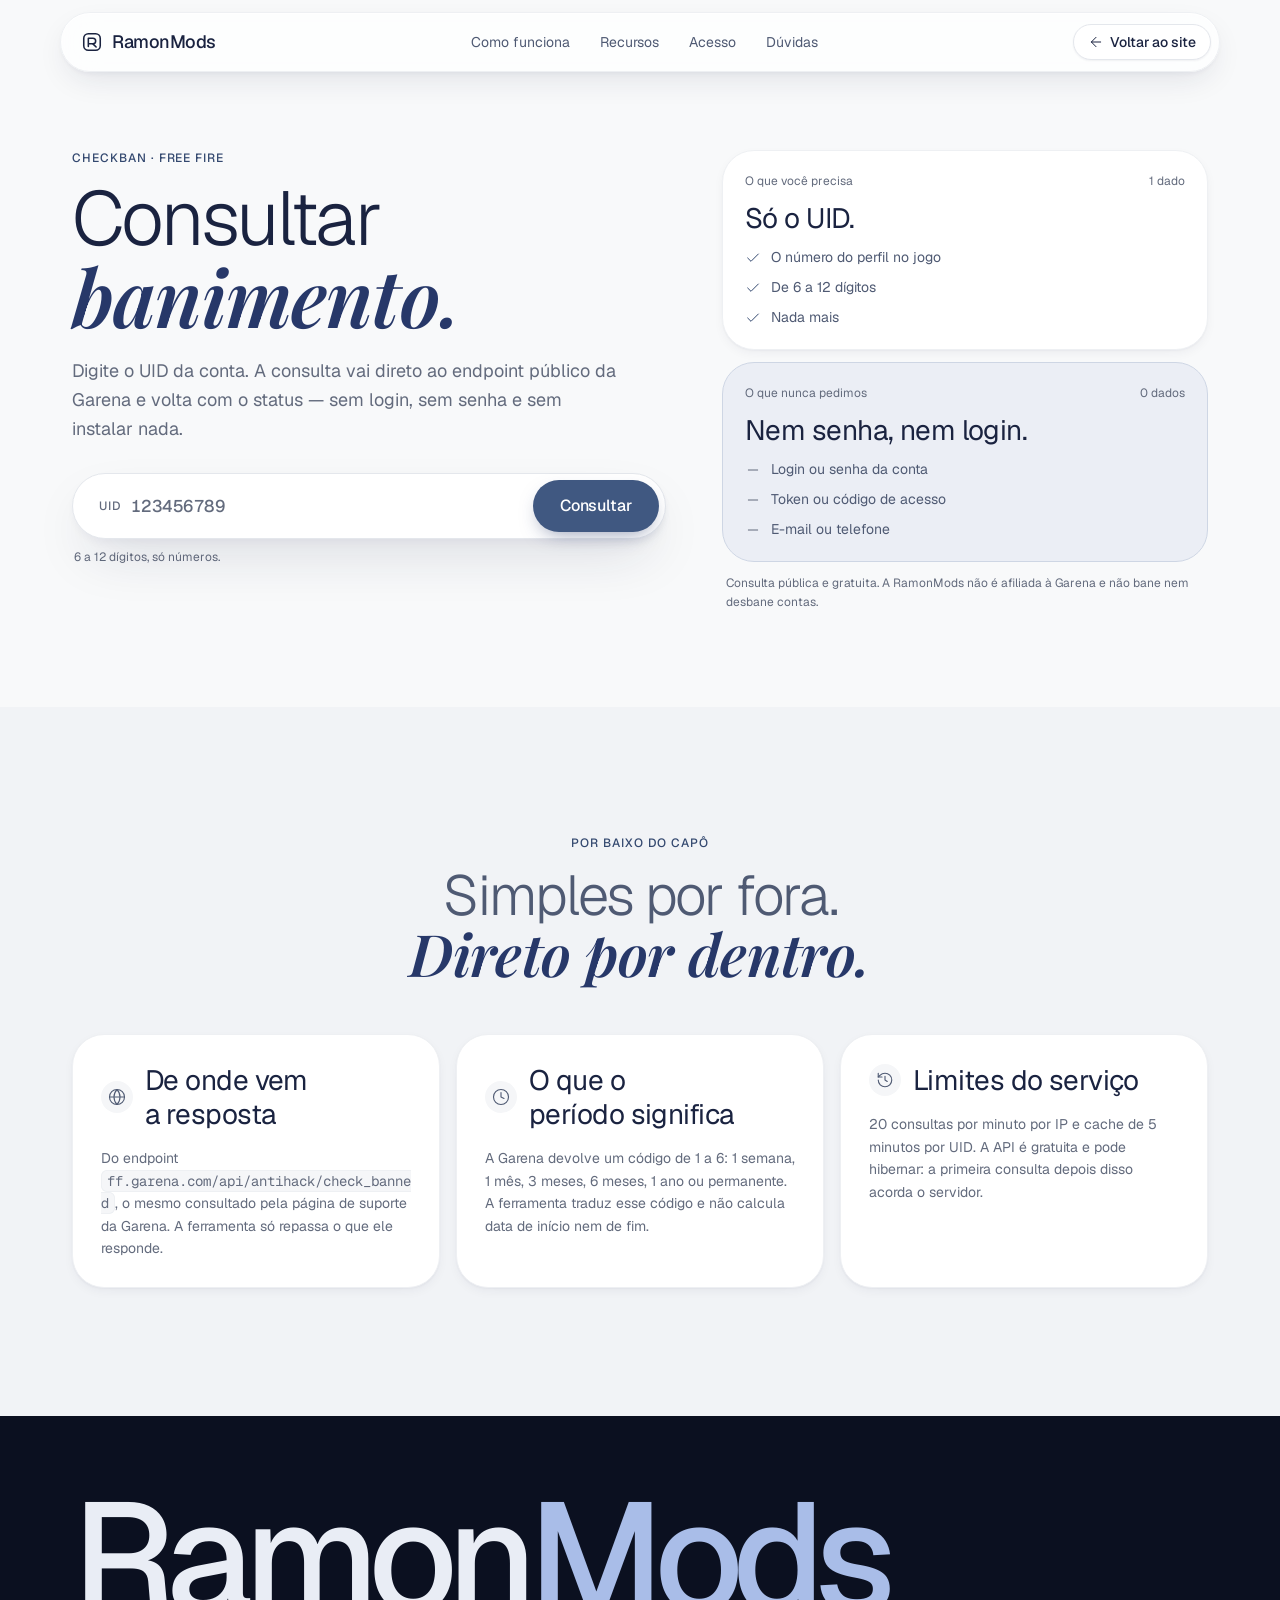
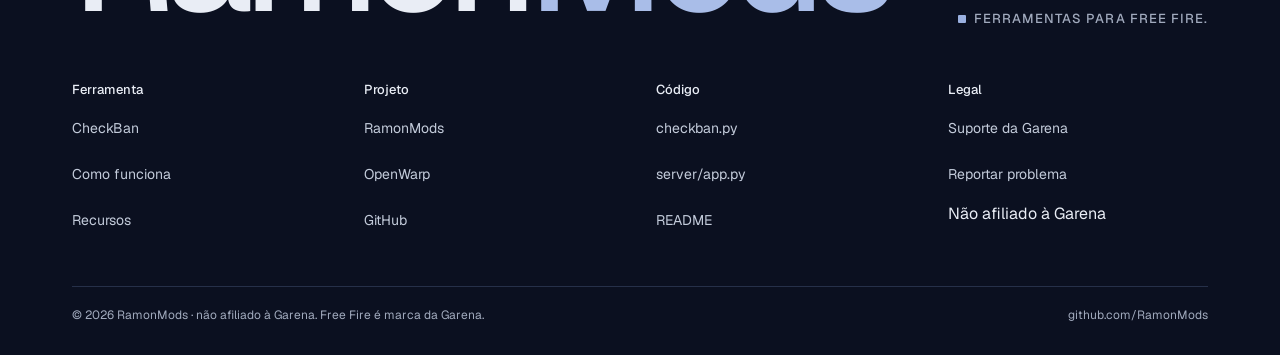
==== public/checkban/index.html @ e535be3e "site: reestrutura para public/, adiciona CheckBan (funcao + API Flask + pagina)" ====
<!DOCTYPE html>
<html lang="pt-BR" data-theme="light">
<head>
<meta charset="utf-8">
<meta name="viewport" content="width=device-width, initial-scale=1">
<title>CheckBan — verificar banimento no Free Fire | RamonMods</title>
<meta name="description" content="Consulte pelo UID se uma conta de Free Fire está banida e qual é a duração do banimento. Consulta direta ao endpoint público da Garena, sem login e sem senha.">
<meta name="theme-color" content="#f8f9fa">
<link rel="icon" href="../assets/favicon.svg" type="image/svg+xml">
<link rel="preload" href="../assets/fonts/geist-normal-01.woff2" as="font" type="font/woff2" crossorigin>
<link rel="stylesheet" href="../styles.css">
<link rel="stylesheet" href="../site.css">
<link rel="stylesheet" href="checkban.css">
</head>
<body>

<header class="lp-nav" data-theme="light">
  <a class="ks-wordmark" href="../" aria-label="RamonMods, início">
    <span class="rm-brand">
      <svg viewBox="0 0 24 24" fill="none" stroke="currentColor" stroke-width="1.7" stroke-linecap="round" stroke-linejoin="round" aria-hidden="true" focusable="false"><rect x="3" y="3" width="18" height="18" rx="5"/><path d="M8 17V8h5a3 3 0 0 1 0 6H8"/><path d="m13 14 3.5 3.5"/></svg>
      RamonMods
    </span>
  </a>
  <nav class="lp-nav__links" aria-label="Seções">
    <a href="../#como-usar">Como funciona</a>
    <a href="../#o-que-vem">Recursos</a>
    <a href="../#preco">Acesso</a>
    <a href="../#duvidas">Dúvidas</a>
  </nav>
  <div class="lp-nav__end">
    <a class="ks-btn ks-btn--secondary ks-btn--sm" href="../">
      <span class="ks-btn__content">
        <svg xmlns="http://www.w3.org/2000/svg" width="16" height="16" viewBox="0 0 24 24" fill="none" stroke="currentColor" stroke-width="1.5" stroke-linecap="round" stroke-linejoin="round" style="flex-shrink:0;display:block" aria-hidden="true" focusable="false"><path d="m12 19-7-7 7-7"/><path d="M19 12H5"/></svg>
        Voltar ao site
      </span>
    </a>
  </div>
</header>

<main>

<section class="lp-section rm-tool" id="tool" aria-labelledby="tool-title">
  <div class="lp-container rm-tool__grid">

    <div class="rm-tool__main">
      <span class="lp-tag">CheckBan · Free Fire</span>
      <h1 id="tool-title" class="rm-tool__title">Consultar <span class="ks-accent-word">banimento.</span></h1>
      <p class="lp-lead">Digite o UID da conta. A consulta vai direto ao endpoint público da Garena e volta com o status — sem login, sem senha e sem instalar nada.</p>

      <form class="lp-capture rm-form" id="form" novalidate>
        <label class="sr-only" for="uid">UID do jogador</label>
        <div class="lp-capture__field">
          <span class="rm-form__prefix" aria-hidden="true">UID</span>
          <input id="uid" name="uid" type="text" inputmode="numeric" autocomplete="off" autocapitalize="off" spellcheck="false"
                 pattern="[0-9]{6,12}" maxlength="12" placeholder="123456789" required>
        </div>
        <button class="ks-btn ks-btn--primary ks-btn--lg" id="submit" type="submit">
          <span class="ks-btn__content"><span id="submit-label">Consultar</span></span>
        </button>
      </form>
      <p class="rm-hint" id="hint" role="status" aria-live="polite">6 a 12 dígitos, só números.</p>

      <section class="lp-app rm-result" id="result" aria-live="polite" hidden>
        <div class="lp-app__top">
          <div class="rm-result__head">
            <span class="rm-result__dot" id="status-dot" aria-hidden="true"></span>
            <div>
              <small class="rm-result__kicker" id="status-kicker">Resultado da consulta</small>
              <strong id="status-title">—</strong>
            </div>
          </div>
          <span class="ks-badge ks-badge--accent" id="status-badge">—</span>
        </div>

        <dl class="rm-facts">
          <div><dt>Nickname</dt><dd id="r-nick">—</dd></div>
          <div><dt>UID</dt><dd id="r-uid">—</dd></div>
          <div><dt>Região</dt><dd id="r-region">—</dd></div>
          <div><dt>Período</dt><dd id="r-period">—</dd></div>
          <div><dt>Tempo de resposta</dt><dd id="r-time">—</dd></div>
          <div><dt>Fonte</dt><dd>Garena</dd></div>
        </dl>

        <p class="rm-result__note" id="result-note"></p>
      </section>

      <section class="rm-error" id="error" aria-live="assertive" hidden>
        <strong id="error-title">Não foi possível consultar</strong>
        <p id="error-text"></p>
      </section>
    </div>

    <aside class="rm-tool__aside" aria-label="Sobre a consulta">
      <div class="lp-panel lp-panel--surface">
        <div class="lp-panel__top"><span>O que você precisa</span><span>1 dado</span></div>
        <h2 class="rm-aside__title">Só o UID.</h2>
        <ul class="lp-checks">
          <li><svg xmlns="http://www.w3.org/2000/svg" width="16" height="16" viewBox="0 0 24 24" fill="none" stroke="currentColor" stroke-width="1.5" stroke-linecap="round" stroke-linejoin="round" aria-hidden="true" focusable="false"><path d="M20 6 9 17l-5-5"/></svg>O número do perfil no jogo</li>
          <li><svg xmlns="http://www.w3.org/2000/svg" width="16" height="16" viewBox="0 0 24 24" fill="none" stroke="currentColor" stroke-width="1.5" stroke-linecap="round" stroke-linejoin="round" aria-hidden="true" focusable="false"><path d="M20 6 9 17l-5-5"/></svg>De 6 a 12 dígitos</li>
          <li><svg xmlns="http://www.w3.org/2000/svg" width="16" height="16" viewBox="0 0 24 24" fill="none" stroke="currentColor" stroke-width="1.5" stroke-linecap="round" stroke-linejoin="round" aria-hidden="true" focusable="false"><path d="M20 6 9 17l-5-5"/></svg>Nada mais</li>
        </ul>
      </div>

      <div class="lp-panel lp-panel--soft">
        <div class="lp-panel__top"><span>O que nunca pedimos</span><span>0 dados</span></div>
        <h2 class="rm-aside__title">Nem senha, nem login.</h2>
        <ul class="lp-checks">
          <li><svg class="rm-dash" xmlns="http://www.w3.org/2000/svg" width="16" height="16" viewBox="0 0 24 24" fill="none" stroke="currentColor" stroke-width="1.5" stroke-linecap="round" stroke-linejoin="round" aria-hidden="true" focusable="false"><path d="M5 12h14"/></svg>Login ou senha da conta</li>
          <li><svg class="rm-dash" xmlns="http://www.w3.org/2000/svg" width="16" height="16" viewBox="0 0 24 24" fill="none" stroke="currentColor" stroke-width="1.5" stroke-linecap="round" stroke-linejoin="round" aria-hidden="true" focusable="false"><path d="M5 12h14"/></svg>Token ou código de acesso</li>
          <li><svg class="rm-dash" xmlns="http://www.w3.org/2000/svg" width="16" height="16" viewBox="0 0 24 24" fill="none" stroke="currentColor" stroke-width="1.5" stroke-linecap="round" stroke-linejoin="round" aria-hidden="true" focusable="false"><path d="M5 12h14"/></svg>E-mail ou telefone</li>
        </ul>
      </div>

      <p class="rm-aside__note">Consulta pública e gratuita. A RamonMods não é afiliada à Garena e não bane nem desbane contas.</p>
    </aside>

  </div>
</section>

<section class="lp-section lp-section--subtle" aria-labelledby="entenda-titulo">
  <div class="lp-container">
    <div class="lp-head lp-head--center lp-reveal">
      <span class="lp-tag">Por baixo do capô</span>
      <h2 id="entenda-titulo" class="lp-h2">Simples por fora. <span class="ks-accent-word">Direto por dentro.</span></h2>
    </div>
    <div class="lp-inside">
      <div class="lp-panel lp-panel--surface lp-reveal">
        <div class="lp-inside__head">
          <span class="lp-row__icon"><svg xmlns="http://www.w3.org/2000/svg" width="18" height="18" viewBox="0 0 24 24" fill="none" stroke="currentColor" stroke-width="1.5" stroke-linecap="round" stroke-linejoin="round" aria-hidden="true" focusable="false"><circle cx="12" cy="12" r="10"/><path d="M12 2a14.5 14.5 0 0 0 0 20 14.5 14.5 0 0 0 0-20"/><path d="M2 12h20"/></svg></span>
          <h3>De onde vem a resposta</h3>
        </div>
        <p>Do endpoint <code>ff.garena.com/api/antihack/check_banned</code>, o mesmo consultado pela página de suporte da Garena. A ferramenta só repassa o que ele responde.</p>
      </div>
      <div class="lp-panel lp-panel--surface lp-reveal">
        <div class="lp-inside__head">
          <span class="lp-row__icon"><svg xmlns="http://www.w3.org/2000/svg" width="18" height="18" viewBox="0 0 24 24" fill="none" stroke="currentColor" stroke-width="1.5" stroke-linecap="round" stroke-linejoin="round" aria-hidden="true" focusable="false"><circle cx="12" cy="12" r="10"/><polyline points="12 6 12 12 16 14"/></svg></span>
          <h3>O que o período significa</h3>
        </div>
        <p>A Garena devolve um código de 1 a 6: 1 semana, 1 mês, 3 meses, 6 meses, 1 ano ou permanente. A ferramenta traduz esse código e não calcula data de início nem de fim.</p>
      </div>
      <div class="lp-panel lp-panel--surface lp-reveal">
        <div class="lp-inside__head">
          <span class="lp-row__icon"><svg xmlns="http://www.w3.org/2000/svg" width="18" height="18" viewBox="0 0 24 24" fill="none" stroke="currentColor" stroke-width="1.5" stroke-linecap="round" stroke-linejoin="round" aria-hidden="true" focusable="false"><path d="M3 12a9 9 0 1 0 9-9 9.75 9.75 0 0 0-6.74 2.74L3 8"/><path d="M3 3v5h5"/><path d="M12 7v5l3 2"/></svg></span>
          <h3>Limites do serviço</h3>
        </div>
        <p>20 consultas por minuto por IP e cache de 5 minutos por UID. A API é gratuita e pode hibernar: a primeira consulta depois disso acorda o servidor.</p>
      </div>
    </div>
  </div>
</section>

</main>

<footer class="lp-footer" data-theme="dark" data-nav-theme="dark">
  <div class="lp-container">
    <div class="lp-footer__top">
      <p class="lp-footer__mark" translate="no">Ramon<span>Mods</span></p>
      <span class="ks-eyebrow ks-eyebrow--marker"><span class="ks-eyebrow__mark" style="background:var(--accent)" aria-hidden="true"></span>Ferramentas para Free Fire.</span>
    </div>
    <div class="lp-footer__grid">
      <nav aria-label="Ferramenta">
        <h2>Ferramenta</h2>
        <ul>
          <li><a href="#tool">CheckBan</a></li>
          <li><a href="../#como-usar">Como funciona</a></li>
          <li><a href="../#o-que-vem">Recursos</a></li>
        </ul>
      </nav>
      <nav aria-label="Projeto">
        <h2>Projeto</h2>
        <ul>
          <li><a href="../">RamonMods</a></li>
          <li><a href="https://github.com/RamonMods/OpenWarp" target="_blank" rel="noopener">OpenWarp</a></li>
          <li><a href="https://github.com/RamonMods/ramonmods-site" target="_blank" rel="noopener">GitHub</a></li>
        </ul>
      </nav>
      <nav aria-label="Código">
        <h2>Código</h2>
        <ul>
          <li><a href="https://github.com/RamonMods/ramonmods-site/blob/main/checkban.py" target="_blank" rel="noopener">checkban.py</a></li>
          <li><a href="https://github.com/RamonMods/ramonmods-site/blob/main/server/app.py" target="_blank" rel="noopener">server/app.py</a></li>
          <li><a href="https://github.com/RamonMods/ramonmods-site#readme" target="_blank" rel="noopener">README</a></li>
        </ul>
      </nav>
      <nav aria-label="Legal">
        <h2>Legal</h2>
        <ul>
          <li><a href="https://ff.garena.com/en/support/" target="_blank" rel="noopener">Suporte da Garena</a></li>
          <li><a href="https://github.com/RamonMods/ramonmods-site/issues" target="_blank" rel="noopener">Reportar problema</a></li>
          <li><span>Não afiliado à Garena</span></li>
        </ul>
      </nav>
    </div>
    <div class="lp-footer__bottom">
      <span>© <span id="ano">2026</span> RamonMods · não afiliado à Garena. Free Fire é marca da Garena.</span>
      <a href="https://github.com/RamonMods" target="_blank" rel="noopener">github.com/RamonMods</a>
    </div>
  </div>
</footer>

<script src="../app.js" defer></script>
<script src="checkban.js" defer></script>
</body>
</html>
---- public/styles.css ----
@layer properties{@supports (((-webkit-hyphens:none)) and (not (margin-trim:inline))) or ((-moz-orient:inline) and (not (color:rgb(from red r g b)))){*,:before,:after,::backdrop{--tw-outline-style:solid;--tw-blur:initial;--tw-brightness:initial;--tw-contrast:initial;--tw-grayscale:initial;--tw-hue-rotate:initial;--tw-invert:initial;--tw-opacity:initial;--tw-saturate:initial;--tw-sepia:initial;--tw-drop-shadow:initial;--tw-drop-shadow-color:initial;--tw-drop-shadow-alpha:100%;--tw-drop-shadow-size:initial}}}@layer theme{:root,:host{--font-sans:-apple-system, BlinkMacSystemFont, "Segoe UI", Roboto, "Helvetica Neue", "Noto Sans", Arial, sans-serif, "Apple Color Emoji", "Segoe UI Emoji", "Segoe UI Symbol", "Noto Color Emoji";--font-serif:ui-serif, Georgia, Cambria, "Times New Roman", Times, serif;--font-mono:ui-monospace, SFMono-Regular, Menlo, Monaco, Consolas, "Liberation Mono", "Courier New", monospace;--container-lg:32rem;--text-xs:.75rem;--text-sm:.875rem;--text-lg:1.125rem;--text-2xl:1.5rem;--tracking-tighter:-.05em;--tracking-tight:-.025em;--radius-xs:.125rem;--radius-sm:.25rem;--radius-md:.375rem;--radius-lg:.5rem;--radius-xl:.75rem;--radius-2xl:1rem;--shadow-xs:0 1px 2px 0 #0000000d;--shadow-sm:0 1px 3px 0 #0000001a, 0 1px 2px -1px #0000001a;--shadow-md:0 4px 6px -1px #0000001a, 0 2px 4px -2px #0000001a;--shadow-lg:0 10px 15px -3px #0000001a, 0 4px 6px -4px #0000001a;--shadow-xl:0 20px 25px -5px #0000001a, 0 8px 10px -6px #0000001a;--ease-out:cubic-bezier(0, 0, .2, 1);--ease-in-out:cubic-bezier(.4, 0, .2, 1);--default-font-family:var(--font-sans);--default-mono-font-family:var(--font-mono);--radius-pill:999px}}@layer base{*,:after,:before,::backdrop{box-sizing:border-box;border:0 solid;margin:0;padding:0}::file-selector-button{box-sizing:border-box;border:0 solid;margin:0;padding:0}html,:host{-webkit-text-size-adjust:100%;tab-size:4;line-height:1.5;font-family:var(--default-font-family,-apple-system, BlinkMacSystemFont, "Segoe UI", Roboto, "Helvetica Neue", "Noto Sans", Arial, sans-serif, "Apple Color Emoji", "Segoe UI Emoji", "Segoe UI Symbol", "Noto Color Emoji");font-feature-settings:var(--default-font-feature-settings,normal);font-variation-settings:var(--default-font-variation-settings,normal);-webkit-tap-highlight-color:transparent}hr{height:0;color:inherit;border-top-width:1px}abbr:where([title]){-webkit-text-decoration:underline dotted;text-decoration:underline dotted}h1,h2,h3,h4,h5,h6{font-size:inherit;font-weight:inherit}a{color:inherit;-webkit-text-decoration:inherit;-webkit-text-decoration:inherit;-webkit-text-decoration:inherit;-webkit-text-decoration:inherit;text-decoration:inherit}b,strong{font-weight:bolder}code,kbd,samp,pre{font-family:var(--default-mono-font-family,ui-monospace, SFMono-Regular, Menlo, Monaco, Consolas, "Liberation Mono", "Courier New", monospace);font-feature-settings:var(--default-mono-font-feature-settings,normal);font-variation-settings:var(--default-mono-font-variation-settings,normal);font-size:1em}small{font-size:80%}sub,sup{vertical-align:baseline;font-size:75%;line-height:0;position:relative}sub{bottom:-.25em}sup{top:-.5em}table{text-indent:0;border-color:inherit;border-collapse:collapse}:-moz-focusring:where(:not(iframe)){outline:auto}progress{vertical-align:baseline}summary{display:list-item}ol,ul,menu{list-style:none}img,svg,video,canvas,audio,iframe,embed,object{vertical-align:middle;display:block}img,video{max-width:100%;height:auto}button,input,select,optgroup,textarea{font:inherit;font-feature-settings:inherit;font-variation-settings:inherit;letter-spacing:inherit;color:inherit;opacity:1;background-color:#0000;border-radius:0}::file-selector-button{font:inherit;font-feature-settings:inherit;font-variation-settings:inherit;letter-spacing:inherit;color:inherit;opacity:1;background-color:#0000;border-radius:0}:where(select:is([multiple],[size])) optgroup{font-weight:bolder}:where(select:is([multiple],[size])) optgroup option{padding-inline-start:20px}::file-selector-button{margin-inline-end:4px}::placeholder{opacity:1}@supports (not ((-webkit-appearance:-apple-pay-button))) or (contain-intrinsic-size:1px){::placeholder{color:currentColor}@supports (color:color-mix(in lab, red, red)){::placeholder{color:color-mix(in oklab, currentcolor 50%, transparent)}}}textarea{resize:vertical}::-webkit-search-decoration{-webkit-appearance:none}::-webkit-date-and-time-value{min-height:1lh;text-align:inherit}::-webkit-datetime-edit{display:inline-flex}::-webkit-datetime-edit-fields-wrapper{padding:0}::-webkit-datetime-edit{padding-block:0}::-webkit-datetime-edit-year-field{padding-block:0}::-webkit-datetime-edit-month-field{padding-block:0}::-webkit-datetime-edit-day-field{padding-block:0}::-webkit-datetime-edit-hour-field{padding-block:0}::-webkit-datetime-edit-minute-field{padding-block:0}::-webkit-datetime-edit-second-field{padding-block:0}::-webkit-datetime-edit-millisecond-field{padding-block:0}::-webkit-datetime-edit-meridiem-field{padding-block:0}::-webkit-calendar-picker-indicator{line-height:1}:-moz-ui-invalid{box-shadow:none}button,input:where([type=button],[type=reset],[type=submit]){appearance:button}::file-selector-button{appearance:button}::-webkit-inner-spin-button{height:auto}::-webkit-outer-spin-button{height:auto}[hidden]:where(:not([hidden=until-found])){display:none!important}}@layer components{:root{--navy-50:#f4f6fa;--navy-100:#ebedf1;--navy-150:#e0e5ef;--navy-200:#ced6e4;--navy-300:#b3bccd;--navy-400:#9fabc0;--navy-500:#7787a6;--navy-600:#56698f;--navy-700:#4a6290;--navy-800:#405881;--navy-850:#33486f;--navy-900:#273869;--navy-950:#18234a;--slate-0:#fff;--slate-25:#fbfbfc;--slate-50:#f8f9fa;--slate-75:#f3f4f6;--slate-100:#eef0f3;--slate-200:#e4e7ec;--slate-300:#cdd3dd;--slate-400:#9aa1ae;--slate-500:#8a93a6;--slate-600:#636b7d;--slate-700:#4f5a73;--slate-800:#2e3650;--slate-900:#1a2340;--slate-950:#0b1020;--green-50:#e8f5ee;--green-200:#b7e0c9;--green-500:#3dbe82;--green-700:#1a7a50;--green-800:#1e6b47;--pix-50:#e5f5f2;--pix-200:#a9ddd4;--pix-400:#32bcad;--pix-700:#0b7a6b;--pix-800:#08635a;--pix-900:#064c45;--amber-50:#fff5e0;--amber-200:#f2d49a;--amber-500:#e0a019;--amber-800:#8a5a00;--red-50:#fdeded;--red-200:#f4c2c5;--red-400:#ff9c9c;--red-600:#c8323d;--red-700:#b4232f;--blue-50:#ebf2fd;--blue-200:#bfd3f5;--blue-400:#93b8ff;--blue-600:#2e64c8;--blue-700:#2659b8}:root,[data-theme=light]{--lightningcss-light:initial;--lightningcss-dark: ;color-scheme:light;--bg:#f8f9fa;--bg-subtle:#f1f3f6;--surface:#fff;--surface-muted:#f5f6f8;--surface-raised:#fff;--surface-sunken:#eef0f3;--surface-glass:#ffffffb8;--surface-inverse:#273869;--overlay:#10162c6b;--text:#1a2340;--text-secondary:#4f5a73;--text-muted:#636b7d;--text-disabled:#9aa1ae;--text-inverse:#fff;--text-inverse-muted:#c9d2e6;--border:#e4e7ec;--border-subtle:#eef0f3;--border-strong:#cdd3dd;--border-input:#cdd3dd;--border-control:#8a93a6;--accent:#405881;--accent-hover:#33486f;--accent-active:#273869;--accent-contrast:#fff;--accent-soft:#ebeef5;--accent-soft-hover:#e0e5ef;--accent-soft-strong:#ced6e4;--accent-text:#33486f;--accent-deep:#273869;--focus-ring:#4d6bb5;--accent-word:var(--accent-deep);--link:var(--accent-text);--link-hover:var(--accent-active);--success-fg:#1e6b47;--success-bg:#e8f5ee;--success-border:#b7e0c9;--success-solid:#1a7a50;--success-on-solid:#fff;--warning-fg:#8a5a00;--warning-bg:#fff5e0;--warning-border:#f2d49a;--warning-solid:#e0a019;--warning-on-solid:#261a00;--danger-fg:#b4232f;--danger-bg:#fdeded;--danger-border:#f4c2c5;--danger-solid:#c8323d;--danger-on-solid:#fff;--info-fg:#2659b8;--info-bg:#ebf2fd;--info-border:#bfd3f5;--info-solid:#2659b8;--info-on-solid:#fff;--money-in:var(--success-fg);--money-out:var(--text);--money-refund:var(--info-fg);--chart-1:#405881;--chart-2:#9fabc0;--chart-3:#b3bccd;--chart-4:#e0e5ef;--chart-5:#273869;--wash-screen:linear-gradient(180deg,#f6f7fa 0%,#eef1f6 48%,#c9d3e3 100%);--wash-hero:radial-gradient(120% 90% at 50% 0%,#dce6f6 0%,#eef2f8 45%,#f8f9fa 100%);--hatch:repeating-linear-gradient(-55deg,var(--accent) 0 2px,transparent 2px 6px)}[data-theme=dark]{--lightningcss-light: ;--lightningcss-dark:initial;color-scheme:dark;--bg:#0b1020;--bg-subtle:#0f1528;--surface:#141b2e;--surface-muted:#182036;--surface-raised:#1c2540;--surface-sunken:#0f1528;--surface-glass:#141b2eb8;--surface-inverse:#e9edf5;--overlay:#03060fa8;--text:#e9edf5;--text-secondary:#c3cbda;--text-muted:#a1aabd;--text-disabled:#5e6880;--text-inverse:#0b1020;--text-inverse-muted:#36405a;--border:#263049;--border-subtle:#1d263c;--border-strong:#34405e;--border-input:#3a4663;--border-control:#7a86a3;--accent:#9ab0e0;--accent-hover:#b0c2ea;--accent-active:#c6d3f0;--accent-contrast:#0b1020;--accent-soft:#1f2a47;--accent-soft-hover:#26345a;--accent-soft-strong:#2e3e68;--accent-text:#a9bde8;--accent-deep:#1a2442;--focus-ring:#8fb0ff;--accent-word:var(--accent-text);--success-fg:#6fd8a5;--success-bg:#0f2a20;--success-border:#1f5a40;--success-solid:#3dbe82;--success-on-solid:#06170f;--warning-fg:#f5c76a;--warning-bg:#2b2210;--warning-border:#5c4818;--warning-solid:#e8b04a;--warning-on-solid:#1f1500;--danger-fg:#ff9c9c;--danger-bg:#2e1418;--danger-border:#6a2a31;--danger-solid:#c8323d;--danger-on-solid:#fff;--info-fg:#93b8ff;--info-bg:#12203d;--info-border:#2a4475;--info-solid:#6e9bf5;--info-on-solid:#06122b;--chart-1:#9ab0e0;--chart-2:#5e73a3;--chart-3:#3e4f78;--chart-4:#26345a;--chart-5:#c6d3f0;--wash-screen:linear-gradient(180deg,#0b1020 0%,#0f172c 50%,#1c2a4e 100%);--wash-hero:radial-gradient(120% 90% at 50% 0%,#1a2748 0%,#0f1628 50%,#0b1020 100%)}[data-accent=pix]{--accent:#0b7a6b;--accent-hover:#08635a;--accent-active:#064c45;--accent-contrast:#fff;--accent-soft:#e5f5f2;--accent-soft-hover:#d3eee9;--accent-soft-strong:#a9ddd4;--accent-text:#08635a;--accent-deep:#064c45;--focus-ring:#0b7a6b;--chart-1:#0b7a6b;--chart-5:#064c45}[data-theme=dark][data-accent=pix]{--accent:#4fd1bf;--accent-hover:#72dccd;--accent-active:#97e6da;--accent-contrast:#04201c;--accent-soft:#0e2e2a;--accent-soft-hover:#123a35;--accent-soft-strong:#17504a;--accent-text:#6fdccb;--accent-deep:#0a2622;--focus-ring:#4fd1bf}:root{--font-sans:var(--font-geist),"Helvetica Neue",Helvetica,Arial,sans-serif;--font-serif:var(--font-playfair),Georgia,"Times New Roman",serif;--font-mono:var(--font-geist-mono),ui-monospace,SFMono-Regular,Menlo,Consolas,monospace;--weight-light:300;--weight-regular:400;--weight-medium:500;--weight-semibold:600;--text-xs:12px;--leading-xs:16px;--text-sm:14px;--leading-sm:20px;--text-md:16px;--leading-md:24px;--text-lg:18px;--leading-lg:28px;--text-xl:22px;--leading-xl:28px;--text-2xl:28px;--leading-2xl:34px;--text-3xl:36px;--leading-3xl:40px;--text-4xl:48px;--leading-4xl:50px;--text-5xl:64px;--leading-5xl:64px;--text-6xl:80px;--leading-6xl:76px;--tracking-tighter:-.035em;--tracking-tight:-.02em;--tracking-normal:0;--tracking-wide:.04em;--tracking-caps:.08em;--type-display:var(--weight-light) clamp(44px,7.2vw,80px)/.98 var(--font-sans);--type-h1:var(--weight-light) clamp(36px,5vw,56px)/1.02 var(--font-sans);--type-h2:var(--weight-regular) clamp(28px,3.6vw,40px)/1.1 var(--font-sans);--type-h3:var(--weight-regular) var(--text-2xl)/var(--leading-2xl) var(--font-sans);--type-title:var(--weight-medium) var(--text-lg)/var(--leading-lg) var(--font-sans);--type-body-lg:var(--weight-regular) var(--text-lg)/1.6 var(--font-sans);--type-body:var(--weight-regular) var(--text-md)/var(--leading-md) var(--font-sans);--type-body-sm:var(--weight-regular) var(--text-sm)/var(--leading-sm) var(--font-sans);--type-label:var(--weight-medium) var(--text-sm)/var(--leading-sm) var(--font-sans);--type-caption:var(--weight-regular) var(--text-xs)/var(--leading-xs) var(--font-sans);--type-eyebrow:var(--weight-medium) var(--text-xs)/var(--leading-xs) var(--font-sans);--type-kpi:var(--weight-light) clamp(40px,6vw,56px)/1 var(--font-sans);--type-kpi-sm:var(--weight-regular) var(--text-2xl)/1.1 var(--font-sans);--type-accent:italic var(--weight-semibold) 1em/1 var(--font-serif);--type-code:var(--weight-regular) var(--text-sm)/var(--leading-sm) var(--font-mono);--space-0:0;--space-px:1px;--space-0-5:2px;--space-1:4px;--space-1-5:6px;--space-2:8px;--space-3:12px;--space-4:16px;--space-5:20px;--space-6:24px;--space-8:32px;--space-10:40px;--space-12:48px;--space-16:64px;--space-20:80px;--space-24:96px;--space-32:128px;--touch-target:44px;--control-sm:36px;--control-md:44px;--control-lg:52px;--control-field:48px;--gutter-mobile:16px;--gutter-desktop:32px;--grid-gap-mobile:12px;--container-sm:640px;--container-md:960px;--container-lg:1200px;--header-h:64px;--bottom-nav-h:72px;--sidebar-w:248px;--section-y:clamp(64px,10vw,128px);--z-header:30;--z-dropdown:40;--z-overlay:50;--z-modal:60;--z-toast:70;--z-tooltip:80;--radius-xs:6px;--radius-sm:10px;--radius-md:14px;--radius-lg:20px;--radius-xl:24px;--radius-2xl:32px;--radius-pill:999px;--radius-control:var(--radius-pill);--radius-field:var(--radius-pill);--radius-textarea:var(--radius-lg);--radius-checkbox:var(--radius-xs);--radius-card:var(--radius-xl);--radius-card-inner:var(--radius-md);--radius-popover:var(--radius-md);--radius-modal:var(--radius-2xl);--radius-badge:var(--radius-pill)}:root,[data-theme=light]{--shadow-xs:0 1px 2px #1a23400f;--shadow-sm:0 1px 2px #1a23400a,0 4px 12px -2px #1a23400f;--shadow-md:0 2px 4px #1a23400a,0 12px 32px -8px #1a23401f;--shadow-lg:0 4px 8px #1a23400a,0 24px 56px -16px #1a23402e;--shadow-xl:0 32px 80px -24px #1a234047;--shadow-accent:0 8px 20px -8px #2738698c;--shadow-highlight:inset 0 1px 0 #ffffffd9;--shadow-card:var(--shadow-sm);--shadow-popover:var(--shadow-lg);--shadow-modal:var(--shadow-xl);--blur-glass:saturate(160%) blur(18px)}[data-theme=dark]{--shadow-xs:0 1px 2px #0006;--shadow-sm:0 1px 2px #0000004d,0 4px 12px -2px #00000059;--shadow-md:0 2px 4px #0000004d,0 12px 32px -8px #00000080;--shadow-lg:0 4px 8px #0000004d,0 24px 56px -16px #0009;--shadow-xl:0 32px 80px -24px #000000b3;--shadow-accent:0 8px 20px -8px #9ab0e059;--shadow-highlight:inset 0 1px 0 #ffffff0f}:root{--duration-fast:.12s;--duration-base:.2s;--duration-slow:.32s;--duration-slower:.48s;--ease-out:cubic-bezier(.22,1,.36,1);--ease-in-out:cubic-bezier(.65,0,.35,1);--ease-standard:cubic-bezier(.2,0,0,1);--press-scale:.98}@media (prefers-reduced-motion:reduce){:root{--duration-fast:1ms;--duration-base:1ms;--duration-slow:1ms;--duration-slower:1ms;--press-scale:1}}*,:before,:after{box-sizing:border-box}html{-moz-text-size-adjust:100%;text-size-adjust:100%}body{font-family:var(--font-sans);font-size:var(--text-md);line-height:var(--leading-md);color:var(--text);background:var(--bg);-webkit-font-smoothing:antialiased;-moz-osx-font-smoothing:grayscale;text-rendering:optimizelegibility;margin:0}h1,h2,h3,h4,h5,h6,p{text-wrap:pretty;margin:0}h1,h2,h3{text-wrap:balance}img,svg,video{max-width:100%}button,input,select,textarea{font:inherit;color:inherit}a{color:var(--link);text-underline-offset:3px;transition:color var(--duration-fast) var(--ease-out);text-decoration-thickness:1px}a:hover{color:var(--link-hover)}:focus-visible{outline:2px solid var(--focus-ring);outline-offset:2px}::selection{background:var(--accent-soft-strong);color:var(--text)}.sr-only{clip:rect(0,0,0,0);white-space:nowrap;border:0;width:1px;height:1px;margin:-1px;padding:0;position:absolute;overflow:hidden}.ks-num{font-variant-numeric:tabular-nums;font-feature-settings:"tnum" 1}.ks-accent-word{font:var(--type-accent);letter-spacing:-.01em;color:var(--accent-word);font-size:1.04em}@keyframes ks-spin{to{transform:rotate(360deg)}}@keyframes ks-shimmer{0%{background-position:-200% 0}to{background-position:200% 0}}@keyframes ks-fade-in{0%{opacity:0}to{opacity:1}}@keyframes ks-rise-in{0%{opacity:0;transform:translateY(8px)}to{opacity:1;transform:none}}@keyframes ks-pop-in{0%{opacity:0;transform:translateY(6px)scale(.98)}to{opacity:1;transform:none}}@keyframes ks-pulse{0%,to{opacity:1}50%{opacity:.45}}@media (prefers-reduced-motion:reduce){*,:before,:after{scroll-behavior:auto!important;transition-duration:1ms!important;animation-duration:1ms!important;animation-iteration-count:1!important}}html{scroll-padding-top:calc(var(--header-h) + 8px)}a,button,input,label,select,summary,textarea{touch-action:manipulation}.ks-skip{z-index:var(--z-tooltip);border-radius:var(--radius-pill);background:var(--surface-raised);color:var(--text);box-shadow:var(--shadow-md);font:var(--type-label);transition:transform var(--duration-fast) var(--ease-out);padding:10px 16px;position:fixed;top:8px;left:8px;transform:translateY(-200%)}.ks-skip:focus{transform:none}.ks-btn{height:var(--control-md);min-width:var(--control-md);border-radius:var(--radius-control);font-family:var(--font-sans);font-size:15px;font-weight:var(--weight-medium);letter-spacing:-.005em;white-space:nowrap;cursor:pointer;-webkit-user-select:none;user-select:none;-webkit-tap-highlight-color:transparent;transition:background-color var(--duration-fast) var(--ease-out),color var(--duration-fast) var(--ease-out),border-color var(--duration-fast) var(--ease-out),box-shadow var(--duration-base) var(--ease-out),transform var(--duration-fast) var(--ease-out);border:1px solid #0000;justify-content:center;align-items:center;gap:8px;padding:0 20px;line-height:1;text-decoration:none;display:inline-flex;position:relative}.ks-btn:focus-visible,.ks-btn[data-force=focus]{outline:2px solid var(--focus-ring);outline-offset:2px}.ks-btn:active:not(:disabled):not([aria-disabled=true]),.ks-btn[data-force=active]{transform:scale(var(--press-scale))}.ks-btn--sm{height:var(--control-sm);min-width:var(--control-sm);gap:6px;padding:0 14px;font-size:14px}.ks-btn--sm:before{content:"";position:absolute;inset:-4px 0}.ks-btn--lg{height:var(--control-lg);min-width:var(--control-lg);padding:0 26px;font-size:16px}.ks-btn--block{width:100%;height:auto;min-height:var(--control-md);white-space:normal;text-align:center;padding-block:10px;line-height:1.25;display:flex}.ks-btn--block.ks-btn--sm{min-height:var(--control-sm);padding-block:6px}.ks-btn--block.ks-btn--lg{min-height:var(--control-lg);padding-block:12px}.ks-btn--icon{width:var(--control-md);padding:0}.ks-btn--sm.ks-btn--icon{width:var(--control-sm)}.ks-btn--lg.ks-btn--icon{width:var(--control-lg)}.ks-btn__content{align-items:center;gap:inherit;transition:opacity var(--duration-fast) var(--ease-out);display:inline-flex}.ks-btn__spinner{place-items:center;display:grid;position:absolute;inset:0}.ks-btn[data-loading=true]{cursor:progress}.ks-btn[data-loading=true] .ks-btn__content{opacity:0}.ks-btn--primary{background:var(--accent);color:var(--accent-contrast);box-shadow:var(--shadow-accent)}.ks-btn--primary:hover,.ks-btn--primary[data-force=hover]{background:var(--accent-hover);color:var(--accent-contrast)}.ks-btn--primary:active,.ks-btn--primary[data-force=active]{background:var(--accent-active)}.ks-btn--secondary{background:var(--surface);color:var(--text);border-color:var(--border);box-shadow:var(--shadow-xs),var(--shadow-highlight)}.ks-btn--secondary:hover,.ks-btn--secondary[data-force=hover]{background:var(--surface-muted);border-color:var(--border-strong);color:var(--text)}.ks-btn--secondary:active,.ks-btn--secondary[data-force=active]{background:var(--surface-sunken)}.ks-btn--ghost{color:var(--text);background:0 0}.ks-btn--ghost:hover,.ks-btn--ghost[data-force=hover]{background:var(--accent-soft);color:var(--accent-text)}.ks-btn--ghost:active,.ks-btn--ghost[data-force=active]{background:var(--accent-soft-hover)}.ks-btn--danger{background:var(--danger-solid);color:var(--danger-on-solid)}.ks-btn--danger:hover,.ks-btn--danger[data-force=hover]{background:var(--danger-solid)}@supports (color:color-mix(in lab, red, red)){.ks-btn--danger:hover,.ks-btn--danger[data-force=hover]{background:color-mix(in oklab,var(--danger-solid) 86%,#000)}}.ks-btn--danger:hover,.ks-btn--danger[data-force=hover]{color:var(--danger-on-solid)}.ks-btn--danger:active,.ks-btn--danger[data-force=active]{background:var(--danger-solid)}@supports (color:color-mix(in lab, red, red)){.ks-btn--danger:active,.ks-btn--danger[data-force=active]{background:color-mix(in oklab,var(--danger-solid) 74%,#000)}}.ks-btn[aria-pressed=true]{background:var(--accent-soft);color:var(--accent-text);border-color:var(--accent-soft-strong);box-shadow:none}.ks-btn:disabled,.ks-btn[aria-disabled=true]{background:var(--surface-sunken);color:var(--text-disabled);box-shadow:none;cursor:not-allowed;border-color:#0000}.ks-btn--ghost:disabled,.ks-btn--ghost[aria-disabled=true]{background:0 0}.ks-iconbtn{width:var(--control-md);height:var(--control-md);border-radius:var(--radius-pill);color:var(--text);cursor:pointer;-webkit-tap-highlight-color:transparent;transition:background-color var(--duration-fast) var(--ease-out),color var(--duration-fast) var(--ease-out),border-color var(--duration-fast) var(--ease-out),box-shadow var(--duration-base) var(--ease-out),transform var(--duration-fast) var(--ease-out);background:0 0;border:1px solid #0000;flex-shrink:0;place-items:center;padding:0;display:inline-grid;position:relative}.ks-iconbtn:focus-visible,.ks-iconbtn[data-force=focus]{outline:2px solid var(--focus-ring);outline-offset:2px}.ks-iconbtn:active:not(:disabled),.ks-iconbtn[data-force=active]:not(:disabled){transform:scale(.95)}.ks-iconbtn--sm{width:var(--control-sm);height:var(--control-sm)}.ks-iconbtn--sm:before{content:"";position:absolute;inset:-4px}.ks-iconbtn--lg{width:var(--control-lg);height:var(--control-lg)}.ks-iconbtn--xl{width:64px;height:64px}.ks-iconbtn--secondary{background:var(--surface);border-color:var(--border);box-shadow:var(--shadow-sm),var(--shadow-highlight)}.ks-iconbtn--secondary:hover,.ks-iconbtn--secondary[data-force=hover]{background:var(--surface-muted);border-color:var(--border-strong)}.ks-iconbtn--ghost:hover,.ks-iconbtn--ghost[data-force=hover],.ks-iconbtn--soft{background:var(--accent-soft);color:var(--accent-text)}.ks-iconbtn--soft:hover,.ks-iconbtn--soft[data-force=hover]{background:var(--accent-soft-hover)}.ks-iconbtn--primary{background:var(--accent);color:var(--accent-contrast);box-shadow:var(--shadow-accent)}.ks-iconbtn--primary:hover,.ks-iconbtn--primary[data-force=hover]{background:var(--accent-hover)}.ks-iconbtn[aria-pressed=true]{background:var(--accent-soft);color:var(--accent-text);border-color:var(--accent-soft-strong)}.ks-iconbtn:disabled{background:var(--surface-sunken);color:var(--text-disabled);box-shadow:none;cursor:not-allowed;border-color:#0000}.ks-iconbtn__dot{background:var(--danger-solid);width:8px;height:8px;box-shadow:0 0 0 2px var(--surface);border-radius:50%;position:absolute;top:22%;right:22%}.ks-field{flex-direction:column;gap:6px;min-width:0;display:flex}.ks-label{font:var(--type-label);color:var(--text);align-items:center;gap:4px;display:inline-flex}.ks-label__req{color:var(--danger-fg)}.ks-label__opt{font-weight:var(--weight-regular);color:var(--text-muted)}.ks-hint{font:var(--type-caption);color:var(--text-muted)}.ks-error{font:var(--type-caption);color:var(--danger-fg);align-items:center;gap:6px;display:flex}.ks-field__foot{justify-content:space-between;gap:12px;display:flex}.ks-field__count{font:var(--type-caption);color:var(--text-muted);font-variant-numeric:tabular-nums;margin-left:auto}.ks-control{height:var(--control-field);border-radius:var(--radius-field);background:var(--surface);border:1px solid var(--border-input);box-shadow:var(--shadow-xs);color:var(--text);transition:border-color var(--duration-fast) var(--ease-out),box-shadow var(--duration-base) var(--ease-out),background-color var(--duration-fast) var(--ease-out);align-items:center;gap:10px;padding:0 16px;display:flex;position:relative}.ks-control--lg{height:var(--control-lg)}.ks-control:hover,.ks-control[data-force=hover]{border-color:var(--border-control)}.ks-control:focus-within,.ks-control[data-force=focus]{border-color:var(--accent);box-shadow:0 0 0 3px var(--accent-soft-strong)}.ks-control[data-invalid=true]{border-color:var(--danger-fg)}.ks-control[data-invalid=true]:focus-within,.ks-control[data-invalid=true][data-force=focus]{box-shadow:0 0 0 3px var(--danger-border)}.ks-control[data-disabled=true]{background:var(--surface-sunken);border-color:var(--border-subtle);box-shadow:none;color:var(--text-disabled);cursor:not-allowed}.ks-control[data-readonly=true]{background:var(--surface-muted);box-shadow:none}.ks-control__input{min-width:0;height:100%;font:var(--type-body);color:inherit;appearance:none;background:0 0;border:0;outline:0;flex:1;padding:0}.ks-control__input::placeholder{color:var(--text-muted);opacity:1}.ks-control__input:disabled{cursor:not-allowed;color:var(--text-disabled)}.ks-control__input:disabled::placeholder{color:var(--text-disabled)}.ks-control__icon{color:var(--text-muted);display:inline-flex}.ks-control__affix{font:var(--type-body);color:var(--text-muted);white-space:nowrap}.ks-control__end{color:var(--text-muted);align-items:center;gap:6px;margin-right:-6px;display:inline-flex}.ks-control--textarea{border-radius:var(--radius-textarea);align-items:stretch;height:auto;padding:12px 16px}.ks-control--textarea .ks-control__input{resize:vertical;min-height:104px;line-height:var(--leading-md)}.ks-control--select{cursor:pointer;padding-right:44px}.ks-control--select .ks-control__input{cursor:pointer;padding-right:0}.ks-control--select .ks-control__chevron{pointer-events:none;color:var(--text-muted);position:absolute;top:50%;right:16px;transform:translateY(-50%)}.ks-control__input option{color:var(--text);background:var(--surface)}.ks-check{min-height:var(--touch-target);cursor:pointer;color:var(--text);font:var(--type-body-sm);-webkit-tap-highlight-color:transparent;align-items:flex-start;gap:12px;padding:12px 0;display:inline-flex;position:relative}.ks-check[data-disabled=true]{cursor:not-allowed;color:var(--text-disabled)}.ks-check__input{opacity:0;pointer-events:none;width:1px;height:1px;margin:0;position:absolute}.ks-check__box{border-radius:var(--radius-checkbox);border:1.5px solid var(--border-control);background:var(--surface);color:#0000;width:20px;height:20px;transition:background-color var(--duration-fast) var(--ease-out),border-color var(--duration-fast) var(--ease-out),color var(--duration-fast) var(--ease-out);flex-shrink:0;place-items:center;display:grid}.ks-check--radio .ks-check__box{border-radius:50%}.ks-check__dot{background:currentColor;border-radius:50%;width:8px;height:8px}.ks-check:hover .ks-check__box,.ks-check[data-force=hover] .ks-check__box{border-color:var(--accent)}.ks-check__input:focus-visible+.ks-check__box,.ks-check__input[data-force=focus]+.ks-check__box{outline:2px solid var(--focus-ring);outline-offset:2px}.ks-check__input:checked+.ks-check__box,.ks-check__input:indeterminate+.ks-check__box{background:var(--accent);border-color:var(--accent);color:var(--accent-contrast)}.ks-check[data-invalid=true] .ks-check__box{border-color:var(--danger-fg)}.ks-check__input:disabled+.ks-check__box{background:var(--surface-sunken);border-color:var(--border-strong)}.ks-check__input:disabled:checked+.ks-check__box{background:var(--border-strong);color:var(--surface)}.ks-check__text{flex-direction:column;gap:2px;padding-top:1px;display:flex}.ks-check__label{font:var(--type-body-sm);color:inherit}.ks-check__desc{font:var(--type-caption);color:var(--text-muted)}.ks-check[data-disabled=true] .ks-check__desc{color:var(--text-disabled)}.ks-switch{min-height:var(--touch-target);cursor:pointer;color:var(--text);-webkit-tap-highlight-color:transparent;align-items:center;gap:12px;display:inline-flex;position:relative}.ks-switch[data-disabled=true]{cursor:not-allowed;color:var(--text-disabled)}.ks-switch__track{border-radius:var(--radius-pill);background:var(--border-control);width:46px;height:28px;cursor:inherit;transition:background-color var(--duration-base) var(--ease-out);border:0;flex-shrink:0;padding:0;position:relative}.ks-switch__track:focus-visible,.ks-switch__track[data-force=focus]{outline:2px solid var(--focus-ring);outline-offset:2px}.ks-switch__track[aria-checked=true]{background:var(--accent)}.ks-switch__track:disabled{background:var(--border-strong);cursor:not-allowed}.ks-switch__track:disabled[aria-checked=true]{background:var(--accent-soft-strong)}.ks-switch__thumb{width:22px;height:22px;color:var(--accent);transition:transform var(--duration-base) var(--ease-out);background:#fff;border-radius:50%;place-items:center;display:grid;position:absolute;top:3px;left:3px;box-shadow:0 1px 3px #10162c40}.ks-switch__track[aria-checked=true] .ks-switch__thumb{transform:translate(18px)}.ks-switch__text{flex-direction:column;gap:2px;display:flex}.ks-switch__label{font:var(--type-body-sm);color:inherit}.ks-switch__desc{font:var(--type-caption);color:var(--text-muted)}.ks-switch__spinner{border-width:1.5px;width:12px;height:12px}.ks-card{border-radius:var(--radius-card);background:var(--surface);border:1px solid var(--border-subtle);box-shadow:var(--shadow-card),var(--shadow-highlight);color:var(--text);text-align:left;padding:24px;display:block;position:relative}.ks-card--sm{border-radius:var(--radius-lg);padding:16px}.ks-card--lg{padding:32px}.ks-card--flush{padding:0;overflow:hidden}.ks-card--muted{background:var(--surface-muted);box-shadow:none;border-color:#0000}.ks-card--outline{box-shadow:none;border-color:var(--border)}.ks-card--glass{background:var(--surface-glass);-webkit-backdrop-filter:var(--blur-glass);backdrop-filter:var(--blur-glass);border-color:#ffffffa6}[data-theme=dark] .ks-card--glass{border-color:#ffffff14}.ks-card--inverse{background:var(--surface-inverse);color:var(--text-inverse);border-color:#0000}.ks-card--interactive{cursor:pointer;font:inherit;width:100%;transition:box-shadow var(--duration-base) var(--ease-out),transform var(--duration-base) var(--ease-out),border-color var(--duration-fast) var(--ease-out)}.ks-card--interactive:hover,.ks-card--interactive[data-force=hover]{box-shadow:var(--shadow-md),var(--shadow-highlight);border-color:var(--border);transform:translateY(-1px)}.ks-card--interactive:active,.ks-card--interactive[data-force=active]{box-shadow:var(--shadow-sm);transform:none}.ks-card--interactive:focus-visible,.ks-card--interactive[data-force=focus]{outline:2px solid var(--focus-ring);outline-offset:2px}.ks-card[data-selected=true]{border-color:var(--accent);box-shadow:0 0 0 1px var(--accent),var(--shadow-md)}.ks-card[aria-disabled=true]{opacity:.55;cursor:not-allowed;box-shadow:none;transform:none}.ks-card__header{justify-content:space-between;align-items:flex-start;gap:12px;margin-bottom:16px;display:flex}.ks-card__heading{flex-direction:column;gap:4px;min-width:0;display:flex}.ks-card__title{font:var(--type-title);color:inherit}.ks-card__subtitle{font:var(--type-body-sm);color:var(--text-muted)}.ks-card--inverse .ks-card__subtitle{color:var(--text-inverse-muted)}.ks-card__footer{border-top:1px solid var(--border-subtle);justify-content:flex-end;align-items:center;gap:12px;margin-top:20px;padding-top:16px;display:flex}.ks-badge{border-radius:var(--radius-badge);height:24px;font:var(--weight-medium) 12px/1 var(--font-sans);white-space:nowrap;border:1px solid #0000;align-items:center;gap:6px;padding:0 10px;display:inline-flex}.ks-badge--md{height:28px;padding:0 12px;font-size:13px}.ks-badge__dot{background:currentColor;border-radius:50%;flex-shrink:0;width:6px;height:6px}.ks-badge--pulse .ks-badge__dot{animation:ks-pulse 1.6s var(--ease-in-out) infinite}.ks-badge--neutral{background:var(--surface-sunken);color:var(--text-secondary)}.ks-badge--neutral.ks-badge--solid{background:var(--text-secondary);color:var(--surface)}.ks-badge--neutral.ks-badge--outline{border-color:var(--border-strong);color:var(--text-secondary);background:0 0}.ks-badge--accent{background:var(--accent-soft);color:var(--accent-text)}.ks-badge--accent.ks-badge--solid{background:var(--accent);color:var(--accent-contrast)}.ks-badge--accent.ks-badge--outline{border-color:var(--accent-soft-strong);color:var(--accent-text);background:0 0}.ks-badge--success{background:var(--success-bg);color:var(--success-fg)}.ks-badge--success.ks-badge--solid{background:var(--success-solid);color:var(--success-on-solid)}.ks-badge--success.ks-badge--outline{border-color:var(--success-border);color:var(--success-fg);background:0 0}.ks-badge--warning{background:var(--warning-bg);color:var(--warning-fg)}.ks-badge--warning.ks-badge--solid{background:var(--warning-solid);color:var(--warning-on-solid)}.ks-badge--warning.ks-badge--outline{border-color:var(--warning-border);color:var(--warning-fg);background:0 0}.ks-badge--danger{background:var(--danger-bg);color:var(--danger-fg)}.ks-badge--danger.ks-badge--solid{background:var(--danger-solid);color:var(--danger-on-solid)}.ks-badge--danger.ks-badge--outline{border-color:var(--danger-border);color:var(--danger-fg);background:0 0}.ks-badge--info{background:var(--info-bg);color:var(--info-fg)}.ks-badge--info.ks-badge--solid{background:var(--info-solid);color:var(--info-on-solid)}.ks-badge--info.ks-badge--outline{border-color:var(--info-border);color:var(--info-fg);background:0 0}.ks-eyebrow{border-radius:var(--radius-pill);background:var(--surface);border:1px solid var(--border);height:36px;box-shadow:var(--shadow-xs),var(--shadow-highlight);font:var(--weight-regular) 15px/1 var(--font-sans);color:var(--text);white-space:nowrap;align-items:center;gap:8px;padding:0 18px;display:inline-flex}.ks-eyebrow--sm{height:28px;padding:0 12px;font-size:13px}.ks-eyebrow--marker{height:auto;box-shadow:none;font:var(--type-eyebrow);letter-spacing:var(--tracking-caps);text-transform:uppercase;color:var(--text-muted);background:0 0;border:0;padding:0;font-size:13px}.ks-eyebrow__mark{background:var(--accent);border-radius:1px;flex-shrink:0;width:8px;height:8px}.ks-eyebrow--inverse{color:var(--text-inverse);box-shadow:none;background:#ffffff14;border-color:#ffffff38}.ks-avatar{background:var(--accent-soft);width:40px;height:40px;color:var(--accent-text);font:var(--weight-medium) 15px/1 var(--font-sans);letter-spacing:-.01em;-webkit-user-select:none;user-select:none;border-radius:50%;flex-shrink:0;place-items:center;display:inline-grid;position:relative}.ks-avatar__img{object-fit:cover;border-radius:50%;width:100%;height:100%;display:block}.ks-avatar--xs{width:24px;height:24px;font-size:10px}.ks-avatar--sm{width:32px;height:32px;font-size:12px}.ks-avatar--lg{width:56px;height:56px;font-size:21px}.ks-avatar--xl{width:80px;height:80px;font-size:30px}.ks-avatar__status{border:2px solid var(--surface);background:var(--success-solid);border-radius:50%;width:26%;min-width:8px;height:26%;min-height:8px;position:absolute;bottom:0;right:0}.ks-avatar__status--away{background:var(--warning-solid)}.ks-avatar__status--offline{background:var(--slate-400)}.ks-avatar-group{align-items:center;display:inline-flex}.ks-avatar-group>.ks-avatar{box-shadow:0 0 0 2px var(--surface)}.ks-avatar-group>.ks-avatar+.ks-avatar{margin-left:-10px}.ks-avatar--more{background:var(--surface-sunken);color:var(--text-secondary);font-size:12px}.ks-kpi{flex-direction:column;gap:10px;min-width:0;display:flex}.ks-kpi__label{font:var(--type-body-sm);color:var(--text-muted);align-items:center;gap:10px;display:flex}.ks-kpi__label-icon{background:var(--surface-muted);border:1px solid var(--border-subtle);width:32px;height:32px;color:var(--text-secondary);border-radius:50%;flex-shrink:0;place-items:center;display:grid}.ks-kpi__row{align-items:center;gap:8px;min-width:0;display:flex}.ks-kpi__value{font:var(--type-kpi);letter-spacing:var(--tracking-tight);color:var(--text);font-variant-numeric:tabular-nums;font-feature-settings:"tnum" 1;white-space:nowrap;text-overflow:ellipsis;overflow:hidden}.ks-kpi--sm .ks-kpi__value{font:var(--type-kpi-sm);letter-spacing:-.01em}.ks-kpi--lg .ks-kpi__value{font-size:clamp(48px,9vw,72px)}.ks-kpi__prefix,.ks-kpi__cents{color:var(--text-muted)}.ks-kpi__prefix{letter-spacing:0;vertical-align:.55em;margin-right:.18em;font-size:.5em}.ks-kpi__unit{font:var(--type-body);color:var(--text-muted);letter-spacing:0;margin-left:.35em}.ks-kpi__meta{font:var(--type-caption);color:var(--text-muted);flex-wrap:wrap;align-items:center;gap:8px;display:flex}.ks-kpi__delta{font-weight:var(--weight-medium);align-items:center;gap:3px;display:inline-flex}.ks-kpi__delta--up{color:var(--success-fg)}.ks-kpi__delta--down{color:var(--danger-fg)}.ks-kpi__hidden{letter-spacing:.08em}.ks-meter{flex-direction:column;gap:10px;min-width:0;display:flex}.ks-meter__head{font:var(--type-body-sm);color:var(--text-muted);justify-content:space-between;align-items:baseline;gap:12px;display:flex}.ks-meter__value{color:var(--text);font-weight:var(--weight-medium);font-variant-numeric:tabular-nums}.ks-meter__track{border-radius:var(--radius-pill);background:var(--surface-sunken);height:14px;position:relative}.ks-meter__fill{border-radius:var(--radius-pill);background:repeating-linear-gradient(-55deg,var(--accent) 0 2px,transparent 2px 6px);height:100%;transition:width var(--duration-slow) var(--ease-out)}.ks-meter--solid .ks-meter__fill{background:var(--accent)}.ks-meter--warning .ks-meter__fill{background:repeating-linear-gradient(-55deg,var(--warning-solid) 0 2px,transparent 2px 6px)}.ks-meter--danger .ks-meter__fill{background:repeating-linear-gradient(-55deg,var(--danger-solid) 0 2px,transparent 2px 6px)}.ks-meter--solid.ks-meter--warning .ks-meter__fill{background:var(--warning-solid)}.ks-meter--solid.ks-meter--danger .ks-meter__fill{background:var(--danger-solid)}.ks-meter__bubble{border-radius:var(--radius-pill);background:var(--surface);min-width:42px;height:26px;box-shadow:var(--shadow-sm);font:var(--weight-medium) 11px/26px var(--font-sans);color:var(--text);text-align:center;font-variant-numeric:tabular-nums;transition:left var(--duration-slow) var(--ease-out);padding:0 8px;position:absolute;top:50%;transform:translate(-50%,-50%)}.ks-wordmark{font:var(--weight-medium) 18px/1 var(--font-sans);letter-spacing:-.025em;color:var(--text);white-space:nowrap;align-items:center;gap:10px;text-decoration:none;display:inline-flex}.ks-wordmark:hover,.ks-wordmark[data-force=hover]{color:var(--text)}.ks-wordmark__tag{border-radius:var(--radius-xs);background:var(--accent);height:20px;color:var(--accent-contrast);font:var(--weight-semibold) 11px/1 var(--font-sans);letter-spacing:.02em;place-items:center;padding:0 6px;display:inline-grid}.ks-wordmark--lg{font-size:28px}.ks-wordmark--inverse{color:var(--text-inverse)}.ks-kpi__skeleton{border-radius:12px;width:60%;height:52px}.ks-kpi__skeleton--sm{height:30px}.ks-alert{border-radius:var(--radius-md);color:var(--text);border:1px solid #0000;align-items:flex-start;gap:12px;padding:14px 16px;display:flex}.ks-alert--info{background:var(--info-bg);border-color:var(--info-border)}.ks-alert--info .ks-alert__icon{color:var(--info-fg)}.ks-alert--success{background:var(--success-bg);border-color:var(--success-border)}.ks-alert--success .ks-alert__icon{color:var(--success-fg)}.ks-alert--warning{background:var(--warning-bg);border-color:var(--warning-border)}.ks-alert--warning .ks-alert__icon{color:var(--warning-fg)}.ks-alert--danger{background:var(--danger-bg);border-color:var(--danger-border)}.ks-alert--danger .ks-alert__icon{color:var(--danger-fg)}.ks-alert--neutral{background:var(--surface-muted);border-color:var(--border)}.ks-alert--neutral .ks-alert__icon{color:var(--text-secondary)}.ks-alert__icon{margin-top:2px;display:inline-flex}.ks-alert__main{flex-direction:column;flex:1;gap:2px;min-width:0;display:flex}.ks-alert__title{font:var(--type-label);color:var(--text)}.ks-alert__body{font:var(--type-body-sm);color:var(--text-secondary)}.ks-alert__actions{flex-wrap:wrap;gap:8px;margin-top:10px;display:flex}.ks-alert__close{margin:-8px -8px -8px 0}.ks-toast-viewport{z-index:var(--z-toast);left:16px;right:16px;bottom:calc(16px + env(safe-area-inset-bottom));pointer-events:none;flex-direction:column;align-items:center;gap:8px;display:flex;position:fixed}@media (min-width:640px){.ks-toast-viewport{align-items:flex-end;bottom:24px;left:auto;right:24px}}.ks-toast{pointer-events:auto;border-radius:var(--radius-lg);background:var(--surface-raised);border:1px solid var(--border);width:min(400px,100%);box-shadow:var(--shadow-lg);color:var(--text);animation:ks-pop-in var(--duration-slow) var(--ease-out);align-items:flex-start;gap:12px;padding:14px 10px 14px 16px;display:flex}.ks-toast__icon{color:var(--text-secondary);margin-top:2px;display:inline-flex}.ks-toast--success .ks-toast__icon{color:var(--success-fg)}.ks-toast--warning .ks-toast__icon{color:var(--warning-fg)}.ks-toast--danger .ks-toast__icon{color:var(--danger-fg)}.ks-toast--info .ks-toast__icon{color:var(--info-fg)}.ks-toast__main{flex-direction:column;flex:1;gap:2px;min-width:0;padding-top:1px;display:flex}.ks-toast__title{font:var(--type-label)}.ks-toast__desc{font:var(--type-body-sm);color:var(--text-muted)}.ks-toast__action{margin-top:8px}.ks-toast__close{margin:-6px 0}.ks-modal-overlay{z-index:var(--z-modal);background:var(--overlay);-webkit-backdrop-filter:blur(4px);backdrop-filter:blur(4px);animation:ks-fade-in var(--duration-base) var(--ease-out);justify-content:center;align-items:center;padding:24px;display:flex;position:fixed;inset:0}.ks-modal{border-radius:var(--radius-modal);background:var(--surface-raised);border:1px solid var(--border-subtle);width:100%;max-width:480px;max-height:calc(100dvh - 48px);box-shadow:var(--shadow-modal);color:var(--text);animation:ks-pop-in var(--duration-slow) var(--ease-out);padding:28px;position:relative;overflow:hidden auto}.ks-modal:focus{outline:none}.ks-modal--sm{max-width:400px}.ks-modal--lg{max-width:640px}.ks-modal__close{position:absolute;top:14px;right:14px}.ks-modal__icon{background:var(--surface);border:1px solid var(--border);width:56px;height:56px;box-shadow:var(--shadow-sm),var(--shadow-highlight);color:var(--text-secondary);border-radius:50%;place-items:center;margin-bottom:16px;display:grid}.ks-modal__title{font:var(--weight-regular) 24px/30px var(--font-sans);letter-spacing:-.01em;padding-right:40px}.ks-modal__desc{font:var(--type-body-sm);color:var(--text-muted);margin-top:6px}.ks-modal__body{margin-top:20px}.ks-modal__footer{justify-content:flex-end;gap:12px;margin-top:24px;display:flex}@keyframes ks-sheet-in{0%{opacity:0;transform:translateY(32px)}to{opacity:1;transform:none}}@media (max-width:639px){.ks-modal-overlay{align-items:flex-end;padding:0}.ks-modal{border-radius:var(--radius-modal) var(--radius-modal) 0 0;max-width:none;max-height:92dvh;padding:28px 20px calc(20px + env(safe-area-inset-bottom));animation-name:ks-sheet-in}.ks-modal:before{content:"";background:var(--border-strong);border-radius:4px;width:40px;height:4px;margin-left:-20px;position:absolute;top:8px;left:50%}.ks-modal__footer{flex-direction:column-reverse}.ks-modal__footer>*{width:100%}}.ks-tooltip-wrap{display:inline-flex;position:relative}.ks-tooltip{z-index:var(--z-tooltip);border-radius:var(--radius-sm);background:var(--surface-inverse);width:max-content;max-width:240px;color:var(--text-inverse);font:var(--weight-regular) 12.5px/1.4 var(--font-sans);text-align:center;box-shadow:var(--shadow-md);pointer-events:none;animation:ks-fade-in var(--duration-fast) var(--ease-out);padding:7px 10px;position:absolute;bottom:calc(100% + 8px);left:50%;transform:translate(-50%)}.ks-tooltip--bottom{top:calc(100% + 8px);bottom:auto}.ks-tooltip:after{content:"";border:5px solid #0000;border-top-color:var(--surface-inverse);margin-left:-5px;position:absolute;top:100%;left:50%}.ks-tooltip--bottom:after{border-top-color:#0000;border-bottom-color:var(--surface-inverse);top:auto;bottom:100%}.ks-skeleton{border-radius:var(--radius-sm);background:linear-gradient(90deg,var(--surface-sunken) 0%,var(--surface-muted) 50%,var(--surface-sunken) 100%);background-size:200% 100%;animation:1.6s linear infinite ks-shimmer;display:block}.ks-skeleton--text{border-radius:6px;height:12px}.ks-skeleton--circle{border-radius:50%}.ks-skeleton-stack{flex-direction:column;gap:10px;display:flex}@media (prefers-reduced-motion:reduce){.ks-skeleton{background:var(--surface-sunken);animation:none}}.ks-spinner{border:2px solid;border-right-color:#0000;border-radius:50%;flex-shrink:0;width:20px;height:20px;animation:.7s linear infinite ks-spin;display:inline-block}.ks-spinner--sm{width:16px;height:16px}.ks-spinner--lg{border-width:3px;width:32px;height:32px}.ks-spinner--muted{color:var(--text-muted)}.ks-spinner--accent{color:var(--accent)}@media (prefers-reduced-motion:reduce){.ks-spinner{animation:1.6s ease-in-out infinite ks-pulse!important}}.ks-empty{text-align:center;flex-direction:column;align-items:center;gap:8px;padding:40px 24px;display:flex}.ks-empty--compact{padding:24px 16px}.ks-empty__icon{background:var(--surface);border:1px solid var(--border);width:64px;height:64px;box-shadow:var(--shadow-sm),var(--shadow-highlight);color:var(--text-secondary);border-radius:50%;place-items:center;margin-bottom:8px;display:grid}.ks-empty--compact .ks-empty__icon{width:48px;height:48px}.ks-empty__title{font:var(--type-title);color:var(--text)}.ks-empty__desc{max-width:340px;font:var(--type-body-sm);color:var(--text-muted)}.ks-empty__actions{flex-wrap:wrap;justify-content:center;gap:8px;margin-top:12px;display:flex}.ks-modal{overscroll-behavior:contain}.ks-tabs{border-radius:var(--radius-pill);background:var(--surface-sunken);border:1px solid var(--border-subtle);scrollbar-width:none;gap:4px;max-width:100%;padding:4px;display:inline-flex;overflow-x:auto}.ks-tabs::-webkit-scrollbar{display:none}.ks-tabs--block{width:100%;display:flex}.ks-tabs--block .ks-tab{flex:1;justify-content:center}.ks-tab{border-radius:var(--radius-pill);height:36px;color:var(--text-muted);font:var(--type-label);white-space:nowrap;cursor:pointer;-webkit-tap-highlight-color:transparent;transition:background-color var(--duration-fast) var(--ease-out),color var(--duration-fast) var(--ease-out),box-shadow var(--duration-base) var(--ease-out);background:0 0;border:0;align-items:center;gap:8px;padding:0 16px;display:inline-flex;position:relative}.ks-tab:before{content:"";position:absolute;inset:-4px 0}.ks-tab:hover,.ks-tab[data-force=hover]{color:var(--text)}.ks-tab:focus-visible,.ks-tab[data-force=focus]{outline:2px solid var(--focus-ring);outline-offset:1px}.ks-tab[aria-selected=true]{background:var(--surface);color:var(--text);box-shadow:var(--shadow-sm)}.ks-tab:disabled{color:var(--text-disabled);cursor:not-allowed}.ks-tab__count{border-radius:var(--radius-pill);background:var(--accent-soft);min-width:20px;height:20px;color:var(--accent-text);font:var(--weight-medium) 11px/20px var(--font-sans);text-align:center;font-variant-numeric:tabular-nums;padding:0 6px}.ks-tabs--underline{border:0;border-bottom:1px solid var(--border);background:0 0;border-radius:0;gap:24px;padding:0;display:flex}.ks-tabs--underline .ks-tab{height:var(--touch-target);border-radius:0;padding:0 2px}.ks-tabs--underline .ks-tab:before{display:none}.ks-tabs--underline .ks-tab[aria-selected=true]{box-shadow:none;background:0 0}.ks-tabs--underline .ks-tab[aria-selected=true]:after{content:"";background:var(--accent);border-radius:2px;height:2px;position:absolute;bottom:-1px;left:0;right:0}.ks-tabpanel{padding-top:20px}.ks-tabpanel:focus-visible,.ks-tabpanel[data-force=focus]{outline:2px solid var(--focus-ring);outline-offset:4px;border-radius:var(--radius-sm)}.ks-menu-wrap{display:inline-flex;position:relative}.ks-menu{z-index:var(--z-dropdown);border-radius:var(--radius-popover);background:var(--surface-raised);border:1px solid var(--border);min-width:224px;box-shadow:var(--shadow-popover);animation:ks-pop-in var(--duration-base) var(--ease-out);padding:6px;position:absolute;top:calc(100% + 8px)}.ks-menu--end{right:0}.ks-menu--start{left:0}.ks-menu--up{top:auto;bottom:calc(100% + 8px)}.ks-menu__item{border-radius:var(--radius-sm);width:100%;min-height:40px;color:var(--text);font:var(--type-body-sm);text-align:left;cursor:pointer;transition:background-color var(--duration-fast) var(--ease-out);background:0 0;border:0;align-items:center;gap:10px;padding:0 10px;text-decoration:none;display:flex}@media (pointer:coarse){.ks-menu__item{min-height:var(--touch-target)}}.ks-menu__item:hover,.ks-menu__item[data-force=hover]{background:var(--surface-muted);color:var(--text)}.ks-menu__item:focus-visible,.ks-menu__item[data-force=focus]{background:var(--accent-soft);box-shadow:inset 0 0 0 2px var(--focus-ring);outline:none}.ks-menu__item[aria-checked=true]{color:var(--accent-text);font-weight:var(--weight-medium)}.ks-menu__item--danger{color:var(--danger-fg)}.ks-menu__item--danger:hover,.ks-menu__item--danger[data-force=hover]{background:var(--danger-bg);color:var(--danger-fg)}.ks-menu__item:disabled,.ks-menu__item[aria-disabled=true]{color:var(--text-disabled);cursor:not-allowed;background:0 0}.ks-menu__icon{color:var(--text-muted);display:inline-flex}.ks-menu__item--danger .ks-menu__icon{color:inherit}.ks-menu__end{font:var(--type-caption);color:var(--text-muted);align-items:center;margin-left:auto;display:inline-flex}.ks-menu__sep{background:var(--border-subtle);height:1px;margin:6px 4px}.ks-menu__label{font:var(--type-eyebrow);letter-spacing:var(--tracking-caps);text-transform:uppercase;color:var(--text-muted);padding:8px 10px 4px}.ks-menu__header{border-bottom:1px solid var(--border-subtle);align-items:center;gap:10px;margin-bottom:4px;padding:8px 10px 10px;display:flex}.ks-table-wrap{border-radius:var(--radius-card);background:var(--surface);border:1px solid var(--border-subtle);width:100%;box-shadow:var(--shadow-card);-webkit-overflow-scrolling:touch;overflow:auto hidden}.ks-table-wrap--plain{box-shadow:none;background:0 0;border:0;border-radius:0}.ks-table{border-collapse:separate;border-spacing:0;width:100%;font:var(--type-body-sm);color:var(--text)}.ks-table caption{text-align:left;font:var(--type-title);caption-side:top;padding:16px 16px 4px}.ks-table th{border-bottom:1px solid var(--border-subtle);background:var(--surface);text-align:left;font:var(--weight-medium) var(--text-xs)/var(--leading-xs) var(--font-sans);color:var(--text-muted);white-space:nowrap;padding:12px 16px}.ks-table-wrap--plain .ks-table th{background:0 0}.ks-table td{border-bottom:1px solid var(--border-subtle);vertical-align:middle;padding:14px 16px}.ks-table tbody tr:last-child td{border-bottom:0}.ks-table [data-align=right]{text-align:right}.ks-table [data-align=center]{text-align:center}.ks-table [data-num=true]{font-variant-numeric:tabular-nums}.ks-table [data-muted=true]{color:var(--text-muted)}.ks-table tbody tr{transition:background-color var(--duration-fast) var(--ease-out)}.ks-table tbody tr:hover{background:var(--surface-muted)}.ks-table tbody tr[data-clickable=true]{cursor:pointer}.ks-table tbody tr[data-clickable=true]:focus-visible{outline:2px solid var(--focus-ring);outline-offset:-2px}.ks-table tbody tr[data-selected=true]{background:var(--accent-soft)}.ks-table__sort{font:inherit;color:inherit;cursor:pointer;background:0 0;border:0;align-items:center;gap:4px;padding:0;display:inline-flex}.ks-table__sort:hover{color:var(--text)}.ks-table__state td{padding:0}.ks-table__skeleton{width:50%;display:inline-block}.ks-table__skeleton--first{width:70%}.ks-table__alert{padding:16px}.ks-header{z-index:var(--z-header);height:var(--header-h);padding:0 var(--gutter-mobile);background:var(--surface-glass);-webkit-backdrop-filter:var(--blur-glass);backdrop-filter:var(--blur-glass);border-bottom:1px solid var(--border-subtle);align-items:center;gap:16px;display:flex;position:sticky;top:0}.ks-header--static{position:relative}@media (min-width:768px){.ks-header{padding:0 var(--gutter-desktop)}}.ks-header__nav{border-radius:var(--radius-pill);background:var(--surface);border:1px solid var(--border-subtle);box-shadow:var(--shadow-xs);align-items:center;gap:2px;margin:0 auto;padding:4px;display:none}.ks-header__link{border-radius:var(--radius-pill);height:36px;color:var(--text-muted);font:var(--type-body-sm);white-space:nowrap;transition:background-color var(--duration-fast) var(--ease-out),color var(--duration-fast) var(--ease-out);align-items:center;gap:8px;padding:0 14px;text-decoration:none;display:inline-flex}.ks-header__link:hover,.ks-header__link[data-force=hover]{color:var(--text);background:var(--surface-muted)}.ks-header__link[aria-current=page]{color:var(--text);font-weight:var(--weight-medium);background:var(--accent-soft)}.ks-header__end{align-items:center;gap:8px;margin-left:auto;display:flex}.ks-header__nav+.ks-header__end{margin-left:0}.ks-header__menu{display:inline-grid}.ks-header__desk{display:none}@media (min-width:900px){.ks-header__nav{display:flex}.ks-header__menu{display:none}.ks-header__desk{display:inline-flex}}.ks-credit-pill{border-radius:var(--radius-pill);background:var(--surface);border:1px solid var(--border);height:40px;box-shadow:var(--shadow-xs);color:var(--text);font:var(--type-label);font-variant-numeric:tabular-nums;white-space:nowrap;align-items:center;gap:8px;padding:0 4px 0 12px;display:inline-flex}.ks-credit-pill__icon{color:var(--accent-text);display:inline-flex}.ks-credit-pill__unit{color:var(--text-muted);font-weight:var(--weight-regular)}.ks-credit-pill--low{border-color:var(--warning-border);background:var(--warning-bg)}.ks-credit-pill--low .ks-credit-pill__icon{color:var(--warning-fg)}.ks-drawer-overlay{z-index:var(--z-overlay);background:var(--overlay);animation:ks-fade-in var(--duration-base) var(--ease-out);position:fixed;inset:0}.ks-drawer{z-index:var(--z-modal);width:min(340px,88vw);padding:16px 16px calc(16px + env(safe-area-inset-bottom));background:var(--surface-raised);box-shadow:var(--shadow-xl);animation:ks-drawer-in var(--duration-slow) var(--ease-out);flex-direction:column;gap:4px;display:flex;position:fixed;top:0;bottom:0;right:0;overflow-y:auto}@keyframes ks-drawer-in{0%{opacity:0;transform:translate(24px)}to{opacity:1;transform:none}}.ks-drawer__head{justify-content:space-between;align-items:center;gap:12px;height:48px;margin-bottom:12px;display:flex}.ks-drawer__link{border-radius:var(--radius-md);min-height:48px;color:var(--text);font:var(--type-body);cursor:pointer;text-align:left;background:0 0;border:0;align-items:center;gap:12px;width:100%;padding:0 14px;text-decoration:none;display:flex}.ks-drawer__link:hover,.ks-drawer__link[data-force=hover]{background:var(--surface-muted);color:var(--text)}.ks-drawer__link[aria-current=page]{background:var(--accent-soft);color:var(--accent-text);font-weight:var(--weight-medium)}.ks-drawer__link .ks-drawer__icon{color:var(--text-muted);display:inline-flex}.ks-drawer__link[aria-current=page] .ks-drawer__icon{color:inherit}.ks-drawer__foot{border-top:1px solid var(--border-subtle);flex-direction:column;gap:12px;margin-top:auto;padding-top:16px;display:flex}.ks-bottomnav{border-radius:var(--radius-pill);background:var(--surface-glass);height:68px;-webkit-backdrop-filter:var(--blur-glass);backdrop-filter:var(--blur-glass);box-shadow:var(--shadow-lg),var(--shadow-highlight);border:1px solid #ffffffa6;justify-content:space-around;align-items:center;gap:4px;padding:0 8px;display:flex}[data-theme=dark] .ks-bottomnav{border-color:#ffffff14}.ks-bottomnav--fixed{left:16px;right:16px;bottom:calc(12px + env(safe-area-inset-bottom));z-index:var(--z-header);max-width:420px;margin:0 auto;position:fixed}.ks-bottomnav__item{border-radius:var(--radius-md);min-width:56px;height:56px;color:var(--text-muted);font:var(--weight-medium) 11px/1 var(--font-sans);cursor:pointer;-webkit-tap-highlight-color:transparent;background:0 0;border:0;flex-direction:column;justify-content:center;align-items:center;gap:4px;padding:0 4px;text-decoration:none;display:flex}.ks-bottomnav__item:hover,.ks-bottomnav__item[data-force=hover]{color:var(--text)}.ks-bottomnav__item:focus-visible,.ks-bottomnav__item[data-force=focus]{outline:2px solid var(--focus-ring);outline-offset:-2px}.ks-bottomnav__item[aria-current=page]{color:var(--accent-text)}.ks-bottomnav__fab{background:var(--accent);width:56px;height:56px;color:var(--accent-contrast);box-shadow:var(--shadow-accent);cursor:pointer;transition:transform var(--duration-fast) var(--ease-out),background-color var(--duration-fast) var(--ease-out);border:0;border-radius:50%;flex-shrink:0;place-items:center;display:grid}.ks-bottomnav__fab:hover,.ks-bottomnav__fab[data-force=hover]{background:var(--accent-hover)}.ks-bottomnav__fab:active,.ks-bottomnav__fab[data-force=active]{transform:scale(.95)}.ks-bottomnav__fab:focus-visible,.ks-bottomnav__fab[data-force=focus]{outline:2px solid var(--focus-ring);outline-offset:2px}.ks-price{border-radius:var(--radius-card);background:var(--surface);border:1px solid var(--border);box-shadow:var(--shadow-card),var(--shadow-highlight);color:var(--text);text-align:left;font:inherit;width:100%;transition:border-color var(--duration-fast) var(--ease-out),box-shadow var(--duration-base) var(--ease-out),transform var(--duration-base) var(--ease-out);flex-direction:column;gap:18px;padding:24px;display:flex;position:relative}.ks-price--compact{border-radius:var(--radius-lg);gap:12px;min-width:0;padding:16px}.ks-price--compact .ks-price__credits{flex-wrap:wrap;gap:6px}.ks-price--compact .ks-price__currency{margin-top:4px;font-size:14px}.ks-price--compact .ks-price__cents{font-size:18px}.ks-price--highlight{border-color:var(--accent-soft-strong);box-shadow:var(--shadow-md),var(--shadow-highlight)}.ks-price__ribbon{border-radius:calc(var(--radius-card) - 1px) calc(var(--radius-card) - 1px) 0 0;background:var(--accent-soft);color:var(--accent-text);font:var(--type-label);text-align:center;margin:-24px -24px 0;padding:10px 16px}.ks-price--selectable{cursor:pointer}.ks-price--selectable:hover,.ks-price--selectable[data-force=hover]{border-color:var(--border-strong);box-shadow:var(--shadow-md),var(--shadow-highlight)}.ks-price--selectable:focus-visible,.ks-price--selectable[data-force=focus]{outline:2px solid var(--focus-ring);outline-offset:2px}.ks-price[data-selected=true]{border-color:var(--accent);box-shadow:0 0 0 1px var(--accent),var(--shadow-md)}.ks-price[aria-disabled=true]{opacity:.55;cursor:not-allowed}.ks-price__top{justify-content:space-between;align-items:flex-start;gap:12px;display:flex}.ks-price__name{font:var(--type-title)}.ks-price__desc{font:var(--type-body-sm);color:var(--text-muted);margin-top:4px}.ks-price__radio{border:1.5px solid var(--border-control);background:var(--surface);width:22px;height:22px;color:var(--accent-contrast);transition:background-color var(--duration-fast) var(--ease-out),border-color var(--duration-fast) var(--ease-out);border-radius:50%;flex-shrink:0;place-items:center;display:grid}.ks-price[data-selected=true] .ks-price__radio{background:var(--accent);border-color:var(--accent)}.ks-price__credits{font:var(--type-body-sm);color:var(--text-secondary);align-items:center;gap:8px;display:flex}.ks-price__credits strong{font:var(--weight-medium) var(--text-md)/1 var(--font-sans);color:var(--text);font-variant-numeric:tabular-nums}.ks-price__amount{font-variant-numeric:tabular-nums;align-items:baseline;gap:4px;display:flex}.ks-price__currency{font:var(--weight-regular) 18px/1 var(--font-sans);color:var(--text-muted);align-self:flex-start;margin-top:6px}.ks-price__value{font:var(--weight-light) 48px/1 var(--font-sans);letter-spacing:-.035em}.ks-price--compact .ks-price__value{font-size:32px}.ks-price__cents{font:var(--weight-light) 24px/1 var(--font-sans);color:var(--text-muted);letter-spacing:-.02em}.ks-price__per{font:var(--type-body-sm);color:var(--text-muted);margin-left:4px}.ks-price__unit{font:var(--type-caption);color:var(--text-muted)}.ks-price__divider{font:var(--type-eyebrow);letter-spacing:var(--tracking-caps);text-transform:uppercase;color:var(--text-muted);align-items:center;gap:12px;display:flex}.ks-price__divider:before,.ks-price__divider:after{content:"";background:var(--border);flex:1;height:1px}.ks-price__perks{font:var(--type-body-sm);color:var(--text-secondary);flex-direction:column;gap:10px;margin:0;padding:0;list-style:none;display:flex}.ks-price__perks li{align-items:flex-start;gap:10px;display:flex}.ks-price__perks .ks-price__check{color:var(--accent-text);margin-top:1px;display:inline-flex}.ks-pay{border-radius:var(--radius-card);background:var(--surface);border:1px solid var(--border-subtle);box-shadow:var(--shadow-md),var(--shadow-highlight);color:var(--text);flex-direction:column;gap:20px;padding:28px 24px 24px;display:flex}.ks-pay__hero{text-align:center;flex-direction:column;align-items:center;gap:10px;display:flex}.ks-pay__icon{border-radius:50%;place-items:center;width:64px;height:64px;margin-bottom:4px;display:grid}.ks-pay--pending .ks-pay__icon{background:var(--warning-bg);color:var(--warning-fg);box-shadow:0 0 0 8px var(--warning-bg)}@supports (color:color-mix(in lab, red, red)){.ks-pay--pending .ks-pay__icon{box-shadow:0 0 0 8px color-mix(in oklab,var(--warning-bg) 55%,transparent)}}.ks-pay--paid .ks-pay__icon{background:var(--success-bg);color:var(--success-fg);box-shadow:0 0 0 8px var(--success-bg)}@supports (color:color-mix(in lab, red, red)){.ks-pay--paid .ks-pay__icon{box-shadow:0 0 0 8px color-mix(in oklab,var(--success-bg) 55%,transparent)}}.ks-pay--refunded .ks-pay__icon{background:var(--info-bg);color:var(--info-fg);box-shadow:0 0 0 8px var(--info-bg)}@supports (color:color-mix(in lab, red, red)){.ks-pay--refunded .ks-pay__icon{box-shadow:0 0 0 8px color-mix(in oklab,var(--info-bg) 55%,transparent)}}.ks-pay--expired .ks-pay__icon{background:var(--surface-sunken);color:var(--text-secondary);box-shadow:0 0 0 8px var(--surface-sunken)}@supports (color:color-mix(in lab, red, red)){.ks-pay--expired .ks-pay__icon{box-shadow:0 0 0 8px color-mix(in oklab,var(--surface-sunken) 55%,transparent)}}.ks-pay--failed .ks-pay__icon{background:var(--danger-bg);color:var(--danger-fg);box-shadow:0 0 0 8px var(--danger-bg)}@supports (color:color-mix(in lab, red, red)){.ks-pay--failed .ks-pay__icon{box-shadow:0 0 0 8px color-mix(in oklab,var(--danger-bg) 55%,transparent)}}.ks-pay__title{font:var(--weight-regular) 24px/30px var(--font-sans);letter-spacing:-.01em}.ks-pay__desc{max-width:360px;font:var(--type-body-sm);color:var(--text-muted)}.ks-pay__amount{font:var(--weight-light) 44px/1 var(--font-sans);letter-spacing:-.03em;font-variant-numeric:tabular-nums;margin-top:4px}.ks-pay__amount small{color:var(--text-muted);letter-spacing:0;vertical-align:.6em;margin-right:.2em;font-size:.45em}.ks-pay__qr{border-radius:var(--radius-lg);background:var(--surface);border:1px dashed var(--border-strong);width:208px;height:208px;color:var(--text-muted);font:var(--type-caption);text-align:center;align-content:center;place-items:center;gap:8px;margin:0 auto;display:grid;overflow:hidden}.ks-pay__qr img{object-fit:contain;background:#fff;width:100%;height:100%;padding:12px}.ks-pay__code{border-radius:var(--radius-pill);background:var(--surface-muted);border:1px solid var(--border-subtle);align-items:center;gap:8px;min-height:52px;padding:6px 6px 6px 16px;display:flex}.ks-pay__code code{text-overflow:ellipsis;white-space:nowrap;min-width:0;font:var(--type-code);color:var(--text-secondary);flex:1;overflow:hidden}.ks-pay__timer{white-space:nowrap;border-radius:var(--radius-pill);background:var(--surface-muted);border:1px solid var(--border-subtle);height:32px;font:var(--type-caption);color:var(--text-secondary);font-variant-numeric:tabular-nums;align-self:center;align-items:center;gap:6px;padding:0 12px;display:inline-flex}.ks-pay__rows{border-radius:var(--radius-md);background:var(--surface-muted);flex-direction:column;margin:0;padding:4px 16px;display:flex}.ks-pay__row{border-bottom:1px solid var(--border-subtle);font:var(--type-body-sm);justify-content:space-between;align-items:center;gap:16px;padding:12px 0;display:flex}.ks-pay__row:last-child{border-bottom:0}.ks-pay__row dt{color:var(--text-muted)}.ks-pay__row dd{color:var(--text);font-weight:var(--weight-medium);text-align:right;font-variant-numeric:tabular-nums;margin:0}.ks-pay__steps{counter-reset:s;font:var(--type-body-sm);color:var(--text-secondary);flex-direction:column;gap:10px;margin:0;padding:0;list-style:none;display:flex}.ks-pay__steps li{counter-increment:s;align-items:flex-start;gap:10px;display:flex}.ks-pay__steps li:before{content:counter(s);background:var(--accent-soft);width:22px;height:22px;color:var(--accent-text);font:var(--weight-medium) 12px/1 var(--font-sans);border-radius:50%;flex-shrink:0;place-items:center;display:grid}.ks-pay__actions{flex-direction:column;gap:10px;display:flex}@media (min-width:480px){.ks-pay__actions--row{flex-direction:row}.ks-pay__actions--row>*{flex:1}}.ks-tx{flex-direction:column;margin:0;padding:0;list-style:none;display:flex}.ks-tx__row{border-bottom:1px solid var(--border-subtle);align-items:center;gap:12px;min-height:68px;padding:12px 4px;display:flex}.ks-tx__row:last-child{border-bottom:0}.ks-tx__icon{background:var(--surface-muted);width:40px;height:40px;color:var(--text-secondary);border:1px solid var(--border-subtle);border-radius:50%;flex-shrink:0;place-items:center;display:grid}.ks-tx__row--compra .ks-tx__icon{background:var(--success-bg);color:var(--success-fg)}.ks-tx__row--estorno .ks-tx__icon{background:var(--info-bg);color:var(--info-fg)}.ks-tx__row--uso .ks-tx__icon{background:var(--surface-muted);color:var(--text-secondary)}.ks-tx__main{flex-direction:column;flex:1;gap:2px;min-width:0;display:flex}.ks-tx__title{font:var(--weight-medium) 15px/20px var(--font-sans);color:var(--text);text-overflow:ellipsis;white-space:nowrap;overflow:hidden}.ks-tx__meta{font:var(--type-caption);color:var(--text-muted);align-items:center;gap:6px;display:flex}.ks-tx__side{text-align:right;font-variant-numeric:tabular-nums;flex-direction:column;align-items:flex-end;gap:2px;display:flex}.ks-tx__amount{font:var(--weight-medium) 15px/20px var(--font-sans);color:var(--text);white-space:nowrap}.ks-tx__row--compra .ks-tx__amount{color:var(--money-in)}.ks-tx__row--estorno .ks-tx__amount{color:var(--money-refund)}.ks-tx__sub{font:var(--type-caption);color:var(--text-muted);white-space:nowrap}.ks-credit-pill__buy{width:30px;height:30px}.ks-credit-pill__spacer{width:8px}.ks-header__user{flex-direction:column;min-width:0;display:flex}.ks-header__user-name{font:var(--type-label);text-overflow:ellipsis;white-space:nowrap;overflow:hidden}.ks-drawer__user{align-items:center;gap:12px;padding:4px 4px 0;display:flex}.ks-drawer__link--danger,.ks-drawer__link--danger .ks-drawer__icon{color:var(--danger-fg)}.ks-price__unit--spaced{margin-top:6px}.ks-price__original{margin-right:8px}.ks-price__saving{color:var(--success-fg);font-weight:var(--weight-medium)}.ks-pay__cents{color:var(--text-muted)}.ks-pay__wait{place-items:center;padding:8px;display:grid}.ks-tx__unit{font-weight:var(--weight-regular);color:var(--text-muted)}.ks-tx__row--devolucao .ks-tx__icon{background:var(--success-bg);color:var(--success-fg)}.ks-tx__row--devolucao .ks-tx__amount{color:var(--money-in)}.ks-tx__skeleton-icon{width:40px;height:40px}.ks-tx__skeleton-title{width:55%}.ks-tx__skeleton-meta{width:30%;margin-top:6px}.ks-tx__skeleton-amount{width:64px}.ks-price--selectable:has(.ks-price__input:focus-visible){outline:2px solid var(--focus-ring);outline-offset:2px}.ks-price--selectable[aria-disabled=true]{cursor:not-allowed}.ks-drawer{overscroll-behavior:contain}.ks-credit-pill__buy{position:relative}.ks-credit-pill__buy:before{content:"";position:absolute;inset:-7px}.app{background:var(--bg);min-height:100dvh;color:var(--text)}.app-page{max-width:1120px;padding:24px var(--gutter-mobile) 120px;margin:0 auto}@media (min-width:768px){.app-page{padding:40px var(--gutter-desktop) 64px}}.app-title{flex-direction:column;align-items:flex-start;gap:12px;margin-bottom:24px;display:flex}.app-title h1{font:var(--type-h1);letter-spacing:var(--tracking-tighter);color:var(--text-secondary)}.app-title p{font:var(--type-body);color:var(--text-muted);max-width:520px}.app-grid{gap:16px;display:grid}@media (min-width:900px){.app-grid--wallet{grid-template-columns:minmax(0,1.05fr) minmax(0,1fr);align-items:start}.app-grid--checkout{grid-template-columns:minmax(0,1fr) 360px;align-items:start}}.app-packs-wrap{container-type:inline-size}.app-packs{grid-template-columns:minmax(0,1fr);gap:10px;display:grid}@container (min-width:400px){.app-packs{grid-template-columns:repeat(auto-fit,minmax(150px,1fr))}}.app-stats{grid-template-columns:repeat(2,minmax(0,1fr));gap:12px;display:grid}.app-section-head{flex-wrap:wrap;justify-content:space-between;align-items:center;gap:12px;margin-bottom:8px;display:flex}.app-section-head h2{font:var(--type-title)}.app-bottomnav{display:block}@media (min-width:900px){.app-bottomnav{display:none}}.app-row{flex-wrap:wrap;gap:10px;display:flex}.app-demo{flex-direction:column;gap:10px;display:flex}.app-demo .app-row>*{flex:140px}.login{min-height:100dvh;padding:24px var(--gutter-mobile);background:var(--wash-hero);place-items:center;display:grid}.login-card{border-radius:var(--radius-2xl);background:var(--surface);border:1px solid var(--border-subtle);width:100%;max-width:420px;box-shadow:var(--shadow-lg),var(--shadow-highlight);padding:32px 24px 28px}@media (min-width:480px){.login-card{padding:40px 36px 32px}}.login-head{text-align:center;flex-direction:column;align-items:center;gap:20px;margin-bottom:28px;display:flex}.login-head h1{font:var(--weight-light) 36px/1.05 var(--font-sans);letter-spacing:-.03em;color:var(--text-secondary)}.login-head p{font:var(--type-body-sm);color:var(--text-muted);max-width:300px}.login-or{font:var(--type-caption);color:var(--text-muted);align-items:center;gap:12px;margin:20px 0;display:flex}.login-or:before,.login-or:after{content:"";background:var(--border);flex:1;height:1px}.login-legal{font:var(--type-caption);color:var(--text-muted);text-align:center;text-wrap:pretty;margin-top:24px}.login-sent-icon{background:var(--surface);border:1px solid var(--border);width:72px;height:72px;box-shadow:var(--shadow-md),var(--shadow-highlight);color:var(--accent-text);border-radius:50%;place-items:center;display:grid}.login-email{font-weight:var(--weight-medium);color:var(--text)}.app-page--narrow{max-width:640px}.app-page{padding-bottom:64px}.app-stack{flex-direction:column;gap:16px;display:flex}.app-footer{padding:32px var(--gutter-mobile) 40px;border-top:1px solid var(--border-subtle);font:var(--type-caption);color:var(--text-muted);text-align:center;flex-direction:column;align-items:center;gap:8px;display:flex}.app-footer__links{flex-wrap:wrap;justify-content:center;gap:4px 16px;display:flex}.app-footer__links a{min-height:var(--touch-target);color:var(--text-secondary);font:var(--type-body-sm);align-items:center;text-decoration:none;display:inline-flex}.app-footer__links a:hover{color:var(--text)}.app-list{flex-direction:column;margin:0;padding:0;list-style:none;display:flex}.app-list__link{border-bottom:1px solid var(--border-subtle);min-height:68px;color:var(--text);justify-content:space-between;align-items:center;gap:12px;padding:12px 4px;text-decoration:none;display:flex}.app-list li:last-child .app-list__link{border-bottom:0}.app-list__link:hover{color:var(--text);background:var(--surface-muted)}.app-list__title{font:var(--weight-medium) 15px/20px var(--font-sans);display:block}.app-list__meta{font:var(--type-caption);color:var(--text-muted);display:block}.login-fields{flex-direction:column;gap:14px;display:flex}.login-link{font:inherit;color:var(--link);text-underline-offset:3px;cursor:pointer;background:0 0;border:0;padding:0;text-decoration:underline}.login-link:hover{color:var(--link-hover)}.legal{max-width:720px;padding:40px var(--gutter-mobile) 64px;color:var(--text);flex-direction:column;align-items:flex-start;gap:14px;margin:0 auto;display:flex}.legal h1{font:var(--type-h1);letter-spacing:var(--tracking-tighter);color:var(--text-secondary)}.legal h2{font:var(--type-h3);margin-top:20px}.legal p,.legal li{font:var(--type-body);color:var(--text-secondary);max-width:68ch}.legal ul{flex-direction:column;gap:6px;margin:0;padding-left:20px;display:flex}.legal__updated,.legal__company{font:var(--type-caption)!important;color:var(--text-muted)!important}.legal__company{margin-top:24px}.login-sent{text-align:center;flex-direction:column;align-items:center;gap:14px;display:flex}.login-sent h2{font:var(--weight-light) 28px/1.1 var(--font-sans);letter-spacing:-.02em;color:var(--text-secondary)}.login-sent p{font:var(--type-body-sm);color:var(--text-muted);max-width:320px}.check-summary{flex-direction:column;gap:6px;display:flex}.check-summary__value{font:var(--type-kpi);letter-spacing:var(--tracking-tight);color:var(--text)}.check-summary__of{font:var(--type-body);color:var(--text-muted);letter-spacing:0}.check-summary__label{font:var(--type-body-sm);color:var(--text-muted)}.check-answer{flex-direction:column;gap:14px;display:flex}.check-answer__head{flex-wrap:wrap;justify-content:space-between;align-items:center;gap:12px;display:flex}.check-answer__question{font:var(--type-title)}.check-answer__quote{border-radius:var(--radius-md);background:var(--surface-muted);font:var(--type-body-sm);color:var(--text-secondary);border-left:0;margin:0;padding:12px 16px}.check-answer__group{flex-direction:column;gap:8px;display:flex}.check-answer__label{font:var(--type-eyebrow);text-transform:uppercase;letter-spacing:var(--tracking-caps);color:var(--text-muted)}.check-answer__chips{flex-wrap:wrap;gap:6px;display:flex}.check-answer__sources{flex-direction:column;gap:2px;margin:0;padding:0;list-style:none;display:flex}.check-answer__sources a{min-height:36px;font:var(--type-body-sm);word-break:break-word;align-items:center;gap:6px;display:inline-flex}.check-answer__full summary{min-height:var(--touch-target);font:var(--type-label);color:var(--text-muted);cursor:pointer;align-items:center;gap:6px;list-style:none;display:flex}.check-answer__full summary::-webkit-details-marker{display:none}.check-answer__full[open] summary svg{transform:rotate(180deg)}.check-answer__full p{font:var(--type-body-sm);color:var(--text-secondary);white-space:pre-line}.app-list__link>span:first-child{flex:1;min-width:0}.app-grid>*,.app-stack>*{min-width:0}fieldset.app-packs-wrap,fieldset.vt-g2{border:0;min-width:0;margin:0;padding:0}.app-title h1,.app-list__title,.check-answer__question,.check-answer__quote,.check-answer__full p,.check-answer__sources a{overflow-wrap:anywhere}.check-answer__chips .ks-badge{white-space:normal;overflow-wrap:anywhere;height:auto;min-height:24px;padding-block:4px;line-height:1.3}.check-status{font:var(--type-body-sm);color:var(--text-muted);text-align:center}.lp{background:var(--bg);color:var(--text);overflow-x:clip}.lp-container{width:100%;max-width:var(--container-lg);padding:0 var(--gutter-mobile);margin:0 auto}@media (min-width:768px){.lp-container{padding:0 var(--gutter-desktop)}}.lp-section{padding:var(--section-y) 0;background:var(--bg);color:var(--text);scroll-margin-top:88px}.lp-section--subtle{background:var(--bg-subtle)}.lp-head{flex-direction:column;align-items:flex-start;gap:16px;max-width:760px;margin-bottom:48px;display:flex}.lp-head--center{text-align:center;align-items:center;margin-left:auto;margin-right:auto}.lp-h2{font:var(--type-h1);letter-spacing:var(--tracking-tighter);color:var(--text-secondary)}.lp-lead{font:var(--type-body-lg);color:var(--text-muted);max-width:600px}.lp-hint{font:var(--type-caption);color:var(--text-muted);align-items:center;gap:6px;margin-top:8px;display:inline-flex}.lp-hint svg{animation:lp-nudge 1.6s var(--ease-in-out) infinite}.lp-tag{font:var(--type-eyebrow);text-transform:uppercase;letter-spacing:var(--tracking-caps);color:var(--accent-text)}.lp-nav{z-index:var(--z-header);border-radius:var(--radius-pill);background:var(--surface-glass);width:calc(100% - 24px);max-width:1160px;height:60px;-webkit-backdrop-filter:var(--blur-glass);backdrop-filter:var(--blur-glass);border:1px solid var(--border-subtle);box-shadow:var(--shadow-md),var(--shadow-highlight);color:var(--text);transition:background-color var(--duration-base) var(--ease-out),border-color var(--duration-base) var(--ease-out);align-items:center;gap:16px;padding:0 8px 0 20px;display:flex;position:fixed;top:12px;left:50%;transform:translate(-50%)}.lp-nav__links{align-items:center;gap:2px;margin:0 auto;display:none}.lp-nav__links a{border-radius:var(--radius-pill);height:40px;color:var(--text-secondary);font:var(--type-body-sm);transition:background-color var(--duration-fast) var(--ease-out),color var(--duration-fast) var(--ease-out);align-items:center;padding:0 14px;text-decoration:none;display:inline-flex}.lp-nav__links a:hover{background:var(--surface-muted);color:var(--text)}.lp-nav__end{align-items:center;gap:6px;margin-left:auto;display:flex}.lp-nav__links+.lp-nav__end{margin-left:0}.lp-nav__desk{display:none}@media (min-width:900px){.lp-nav__links{display:flex}.lp-nav__desk{display:inline-flex}}.lp-hero{background:var(--wash-hero);min-height:100svh;color:var(--text);text-align:center;isolation:isolate;place-items:center;padding:120px 0 72px;display:grid;position:relative;overflow:clip}.lp-hero:before{content:"";z-index:-1;background:radial-gradient(38% 32% at 28% 32%,var(--accent-soft-strong),transparent 70%),radial-gradient(32% 30% at 74% 68%,var(--accent-soft),transparent 72%);opacity:.7;animation:lp-drift 22s var(--ease-in-out) infinite alternate;position:absolute;inset:-25%}.lp-hero__inner{flex-direction:column;align-items:center;gap:28px;max-width:900px;display:flex}.lp-hero h1{font:var(--type-display);letter-spacing:var(--tracking-tighter);color:var(--text)}.lp-hero__lead{font:var(--type-body-lg);color:var(--text-secondary);max-width:640px}.lp-hero__lead em{color:var(--text);font-style:normal}.lp-capture{border-radius:var(--radius-pill);background:var(--surface-glass);width:100%;max-width:680px;-webkit-backdrop-filter:var(--blur-glass);backdrop-filter:var(--blur-glass);border:1px solid var(--border-strong);box-shadow:var(--shadow-lg);align-items:center;gap:6px;padding:6px;display:flex}.lp-capture__field{border-radius:var(--radius-pill);min-width:0;height:52px;color:var(--text-muted);flex:1;align-items:center;gap:10px;padding:0 16px;display:flex}.lp-capture__field+.lp-capture__field{border-left:1px solid var(--border)}.lp-capture__field:focus-within{background:var(--surface-muted);color:var(--text)}.lp-capture__field input{min-width:0;height:100%;font:var(--type-body);color:var(--text);background:0 0;border:0;outline:0;flex:1}.lp-capture__field input::placeholder{color:var(--text-muted);opacity:1}@media (max-width:719px){.lp-capture{border-radius:var(--radius-xl);flex-direction:column;align-items:stretch;padding:8px}.lp-capture__field{border-radius:var(--radius-md);background:var(--surface-muted);flex:none}.lp-capture__field+.lp-capture__field{border-left:0}}.lp-hero__alt{flex-wrap:wrap;justify-content:center;gap:10px;display:flex}.lp-proof{font:var(--type-eyebrow);text-transform:uppercase;letter-spacing:var(--tracking-caps);color:var(--text-muted)}.lp-proof strong{color:var(--text);font-weight:var(--weight-medium)}.lp-band{background:var(--bg);color:var(--text);padding:72px 0 40px;overflow:clip}.lp-band .lp-head{margin-bottom:40px}.lp-marquee{flex-direction:column;gap:12px;display:flex;-webkit-mask-image:linear-gradient(90deg,#0000,#000 6% 94%,#0000);mask-image:linear-gradient(90deg,#0000,#000 6% 94%,#0000)}.lp-marquee__row{gap:12px;width:max-content;animation:48s linear infinite lp-marquee;display:flex}.lp-marquee__row--reverse{animation-duration:56s;animation-direction:reverse}.lp-marquee:hover .lp-marquee__row{animation-play-state:paused}.lp-chip{border-radius:var(--radius-md);height:56px;font:var(--weight-medium) 18px/1 var(--font-sans);letter-spacing:-.01em;white-space:nowrap;border:1px solid #0000;align-items:center;gap:10px;padding:0 22px;display:inline-flex}.lp-chip--accent{background:var(--accent);color:var(--accent-contrast)}.lp-chip--soft{background:var(--accent-soft);color:var(--accent-text);border-color:var(--accent-soft-strong)}.lp-chip--surface{background:var(--surface);color:var(--text);border-color:var(--border)}.lp-chip--outline{color:var(--text-secondary);border-color:var(--border-strong);background:0 0}.lp-story{gap:24px;display:grid}.lp-story__aside{z-index:2;position:sticky;top:80px}.lp-story__aside .lp-mock{display:none}.lp-story__tabs{border-radius:var(--radius-lg);background:var(--surface);border:1px solid var(--border-subtle);box-shadow:var(--shadow-md);gap:4px;padding:4px;display:flex}.lp-story__tab{border-radius:var(--radius-md);min-height:48px;color:var(--text-muted);font:var(--weight-medium) 12px/1.1 var(--font-sans);transition:background-color var(--duration-fast) var(--ease-out),color var(--duration-fast) var(--ease-out);flex-direction:column;flex:1;justify-content:center;align-items:center;gap:4px;padding:6px 4px;text-decoration:none;display:flex}.lp-story__tab:hover{color:var(--text);background:var(--surface-muted)}.lp-story__tab[aria-current=step]{background:var(--surface-inverse);color:var(--text-inverse)}.lp-story__label{clip-path:inset(50%);white-space:nowrap;width:1px;height:1px;position:absolute;overflow:hidden}.lp-story__step{flex-direction:column;justify-content:center;gap:16px;padding:40px 0;scroll-margin-top:150px;display:flex}.lp-story__num{font:var(--weight-light) 44px/1 var(--font-sans);letter-spacing:-.03em;color:var(--accent-text);align-items:center;gap:14px;display:flex}.lp-story__num:after{content:"";background:var(--border-strong);order:1;width:40px;height:1px}.lp-story__num svg{color:var(--accent-text);order:2}.lp-story__step h3{font:var(--type-h2);letter-spacing:var(--tracking-tight);color:var(--text);max-width:480px}.lp-story__step p{font:var(--type-body);color:var(--text-muted);max-width:460px}.lp-story__link{border-bottom:1px solid var(--border-strong);width:fit-content;font:var(--type-label);color:var(--accent-text);align-items:center;gap:10px;padding:8px 0;text-decoration:none;display:inline-flex}.lp-story__link:hover{color:var(--accent-active);border-color:var(--accent)}.lp-story__inline{margin-bottom:8px}@media (min-width:1000px){.lp-story{grid-template-columns:minmax(0,.95fr) minmax(0,1.15fr);align-items:start;gap:56px}.lp-story__aside{order:2;top:96px}.lp-story__aside .lp-mock{display:block}.lp-story__aside .lp-mock__body{justify-content:center;min-height:min(520px,100vh - 340px);padding:28px}.lp-story__tabs{box-shadow:var(--shadow-xs);margin-bottom:16px}.lp-story__tab{min-height:60px}.lp-story__label{clip-path:none;width:auto;height:auto;position:static;overflow:visible}.lp-story__list{order:1}.lp-story__step{min-height:84vh;padding:64px 0;scroll-margin-top:96px}.lp-story__inline{display:none}}.lp-mock{border-radius:var(--radius-xl);background:var(--surface);border:1px solid var(--border-subtle);box-shadow:var(--shadow-lg),var(--shadow-highlight);text-align:left;color:var(--text);overflow:hidden}.lp-mock__bar{border-bottom:1px solid var(--border-subtle);height:48px;font:var(--type-caption);color:var(--text-muted);justify-content:space-between;align-items:center;gap:12px;padding:0 16px;display:flex}.lp-mock__body{background:var(--bg-subtle);min-height:300px;color:var(--text);transition:background-color .6s var(--ease-out);flex-direction:column;gap:10px;padding:20px;display:flex}.lp-mock__body--soft{background:var(--accent-soft)}.lp-mock__label{font:var(--type-eyebrow);text-transform:uppercase;letter-spacing:var(--tracking-caps);color:var(--text-muted)}.lp-mock__foot{border-top:1px solid var(--border-subtle);font:var(--type-caption);color:var(--text-muted);justify-content:space-between;align-items:center;gap:12px;padding:10px 16px;display:flex}.lp-mock__progress{background:var(--border-subtle);height:2px}.lp-mock__progress span{background:var(--accent);height:100%;transition:width var(--duration-slow) var(--ease-out);display:block}.lp-row{border-radius:var(--radius-md);background:var(--surface);border:1px solid var(--border-subtle);min-height:52px;font:var(--type-body-sm);align-items:center;gap:12px;padding:10px 14px;display:flex}.lp-row__icon{background:var(--surface-muted);width:32px;height:32px;color:var(--text-secondary);border-radius:50%;flex-shrink:0;place-items:center;display:grid}.lp-row__main{flex-direction:column;flex:1;gap:2px;min-width:0;display:flex}.lp-row__main small{font:var(--type-caption);color:var(--text-muted)}.lp-row--hl{border-color:var(--accent);box-shadow:0 0 0 1px var(--accent),var(--shadow-sm)}.lp-row--hl .lp-row__icon{background:var(--accent);color:var(--accent-contrast)}.lp-quote{border-radius:var(--radius-md);background:var(--surface);border:1px solid var(--border-subtle);font:var(--type-body);color:var(--text-secondary);margin:0;padding:16px}.lp-chips{flex-wrap:wrap;gap:8px;display:flex}.lp-dot{background:var(--surface);border:1px solid var(--border);width:36px;height:36px;font:var(--weight-medium) 12px/1 var(--font-mono);color:var(--text-muted);border-radius:50%;flex-shrink:0;place-items:center;display:grid}.lp-dot--on{background:var(--accent);border-color:var(--accent);color:var(--accent-contrast)}.lp-how{gap:40px;margin:0;padding:0;list-style:none;display:grid}.lp-how__step{flex-direction:column;gap:16px;display:flex}.lp-how__num{align-items:center;gap:12px;display:flex}.lp-how__num:after{content:"";background:var(--border);border-radius:2px;flex:1;height:2px}.lp-how__step:first-child .lp-how__num:after{background:linear-gradient(90deg,var(--accent),var(--border))}.lp-how__picture{border-radius:var(--radius-2xl);background:var(--surface-muted);border:1px solid var(--border-subtle);padding:20px;display:flex;position:relative}.lp-how__picture>.lp-flow__card{flex:1}.lp-how__text h3{font:var(--weight-regular) 22px/28px var(--font-sans);letter-spacing:-.01em}.lp-how__text p{font:var(--type-body-sm);color:var(--text-muted);margin-top:8px}.lp-flow__card{border-radius:var(--radius-lg);background:var(--surface);border:1px solid var(--border-subtle);box-shadow:var(--shadow-sm),var(--shadow-highlight);flex-direction:column;gap:10px;padding:16px;display:flex}.lp-flow__link{display:none}@media (min-width:900px){.lp-how{grid-template-columns:repeat(3,minmax(0,1fr));gap:56px;position:relative}.lp-how:before{content:"";border-radius:var(--radius-2xl);background:var(--surface-muted);border:1px solid var(--border-subtle);grid-area:2/1/3/-1;position:absolute;inset:-28px}.lp-how__step{grid-row:1/span 3;grid-template-rows:subgrid;display:grid;position:relative}.lp-how__num:after{margin-right:-56px}.lp-how__step:last-child .lp-how__num:after{margin-right:0}.lp-how__picture{background:0 0;border:0;padding:0}.lp-flow__link{background:var(--surface);border:1px solid var(--border);width:36px;height:36px;color:var(--accent-text);animation:lp-pulse 2.4s var(--ease-in-out) infinite;border-radius:50%;place-items:center;margin-top:-18px;display:grid;position:absolute;top:50%;right:-46px;overflow:hidden}}.lp-center{text-align:center;flex-direction:column;align-items:center;gap:12px;margin-top:40px;display:flex}.lp-caption{font:var(--type-caption);color:var(--text-muted)}.lp-stats{gap:16px;display:grid}@media (min-width:900px){.lp-stats{grid-template-columns:minmax(0,1.45fr) minmax(0,1fr)}}.lp-stats__col{gap:16px;display:grid}.lp-panel{border-radius:var(--radius-2xl);background:var(--bg);border:1px solid var(--border);color:var(--text);flex-direction:column;gap:16px;padding:28px;display:flex}.lp-panel--soft{background:var(--accent-soft);border-color:var(--accent-soft-strong)}.lp-panel--surface{background:var(--surface);border-color:var(--border-subtle);box-shadow:var(--shadow-sm)}.lp-panel__top{font:var(--type-caption);color:var(--text-muted);justify-content:space-between;gap:12px;display:flex}.lp-big{flex-wrap:wrap;align-items:flex-end;gap:6px 16px;display:flex}.lp-big__value{font:var(--weight-light) clamp(56px,8vw,96px)/.9 var(--font-sans);letter-spacing:-.04em;color:var(--accent-text);font-variant-numeric:tabular-nums}.lp-big__value--sm{font-size:clamp(40px,5vw,56px)}.lp-big__label{font:var(--type-title);flex-direction:column;gap:2px;padding-bottom:8px;display:flex}.lp-big__label small{font:var(--type-body-sm);color:var(--text-muted)}.lp-bars{grid-template-columns:repeat(3,minmax(0,1fr));align-items:end;gap:10px;height:150px;margin-top:8px;display:grid}.lp-bar{height:100%;font:var(--type-caption);color:var(--text-muted);text-align:center;flex-direction:column;justify-content:flex-start;gap:6px;display:flex}.lp-bar span{order:2}.lp-bar i{background:var(--accent);transform-origin:bottom;border-radius:12px 12px 4px 4px;order:1;margin-top:auto;display:block}.lp-bar--soft i{background:var(--accent-soft-strong)}.lp-pair{grid-template-columns:1fr 1fr;display:grid}.lp-pair>div{flex-direction:column;gap:6px;padding-right:16px;display:flex}.lp-pair>div+div{border-left:1px solid var(--border);padding:0 0 0 16px}.lp-pair strong{font:var(--weight-light) 40px/1 var(--font-sans);letter-spacing:-.03em;color:var(--text)}.lp-pair>div>span{font:var(--type-caption);color:var(--text-muted)}.lp-about{font:var(--type-body-sm);color:var(--text-muted);margin-top:16px}.lp-about summary{min-height:var(--touch-target);cursor:pointer;align-items:center;gap:6px;list-style:none;display:inline-flex}.lp-about summary::-webkit-details-marker{display:none}.lp-about p{max-width:640px}.lp-plan{border-radius:var(--radius-2xl);border:1px solid var(--border);max-width:1040px;box-shadow:var(--shadow-lg);margin:0 auto;display:grid;overflow:hidden}@media (min-width:900px){.lp-plan{grid-template-columns:minmax(0,1.2fr) minmax(0,1fr)}}.lp-plan__features{background:var(--surface);flex-direction:column;gap:20px;padding:28px;display:flex}.lp-plan__tiles{grid-template-columns:repeat(2,minmax(0,1fr));gap:10px;display:grid}.lp-tile{border-radius:var(--radius-md);background:var(--surface-muted);border:1px solid var(--border-subtle);min-height:96px;font:var(--type-body-sm);flex-direction:column;gap:10px;padding:16px;display:flex;position:relative}.lp-tile svg:first-child{color:var(--accent-text)}.lp-tile__check{color:var(--success-fg);position:absolute;bottom:12px;right:12px}.lp-plan__extras{font:var(--type-caption);color:var(--text-secondary);flex-wrap:wrap;gap:8px 20px;display:flex}.lp-plan__extras span{align-items:center;gap:6px;display:inline-flex}.lp-plan__price{background:var(--bg);color:var(--text);flex-direction:column;gap:18px;padding:28px;display:flex}.lp-plan__value{font-variant-numeric:tabular-nums;align-items:baseline;gap:4px;display:flex}.lp-plan__value small{font:var(--weight-regular) 20px/1 var(--font-sans);color:var(--text-muted);align-self:flex-start;margin-top:10px}.lp-plan__value strong{font:var(--weight-light) clamp(56px,7vw,72px)/1 var(--font-sans);letter-spacing:-.04em}.lp-plan__value span{font:var(--weight-light) 28px/1 var(--font-sans);color:var(--text-muted)}.lp-plan__meta{font:var(--type-body-sm);color:var(--text-muted)}.lp-plan__fine{font:var(--type-caption);color:var(--text-muted);justify-content:center;align-items:center;gap:6px;display:flex}.lp-faq{gap:32px;display:grid}@media (min-width:900px){.lp-faq{grid-template-columns:minmax(0,.8fr) minmax(0,1.4fr);align-items:start;gap:64px}.lp-faq__intro{position:sticky;top:120px}}.lp-faq__intro{flex-direction:column;align-items:flex-start;gap:16px;display:flex}.lp-faq__badge{border-radius:var(--radius-lg);background:var(--accent-soft);border:1px solid var(--accent-soft-strong);width:88px;height:88px;color:var(--accent-text);box-shadow:var(--shadow-sm);place-items:center;margin-top:16px;display:grid;transform:rotate(-6deg)}.lp-faq__list{border-top:1px solid var(--border)}.lp-faq__item{border-bottom:1px solid var(--border)}.lp-faq__item summary{min-height:72px;font:var(--type-title);cursor:pointer;transition:color var(--duration-fast) var(--ease-out);align-items:center;gap:16px;padding:16px 0;list-style:none;display:flex}.lp-faq__item summary::-webkit-details-marker{display:none}.lp-faq__item summary:hover,.lp-faq__item[open] summary{color:var(--accent-text)}.lp-faq__item summary:focus-visible{outline:2px solid var(--focus-ring);outline-offset:2px;border-radius:var(--radius-sm)}.lp-faq__n{min-width:24px;font:var(--weight-regular) 12px/1 var(--font-mono);color:var(--text-muted)}.lp-faq__toggle{background:var(--surface-muted);width:30px;height:30px;color:var(--text-secondary);transition:transform var(--duration-base) var(--ease-out),background-color var(--duration-fast) var(--ease-out);border-radius:50%;flex-shrink:0;place-items:center;margin-left:auto;display:grid}.lp-faq__item[open] .lp-faq__toggle{background:var(--accent-soft);color:var(--accent-text);transform:rotate(45deg)}.lp-faq__item p{font:var(--type-body);color:var(--text-muted);padding:0 46px 20px 40px}.lp-final{padding:var(--section-y) 0;background:var(--accent);color:var(--accent-contrast);overflow:clip}.lp-final__grid{align-items:center;gap:48px;display:grid}@media (min-width:1000px){.lp-final__grid{grid-template-columns:minmax(0,1fr) minmax(0,1.05fr)}}.lp-final__text{flex-direction:column;align-items:flex-start;gap:20px;display:flex}.lp-final .lp-tag{color:var(--accent-contrast);opacity:.8}.lp-final h2{font:var(--type-display);letter-spacing:var(--tracking-tighter);color:var(--accent-contrast)}.lp-final h2 .ks-accent-word{color:var(--accent-contrast)}.lp-final p{font:var(--type-body-lg);color:var(--accent-contrast);opacity:.85;max-width:480px}.lp-collage{min-height:400px;position:relative}.lp-collage>*{width:min(360px,80%);position:absolute}.lp-collage__a{top:12px;left:0;transform:rotate(-4deg)}.lp-collage__b{bottom:12px;right:0;transform:rotate(3deg)}.lp-collage__caption{width:auto;font:var(--type-caption);color:var(--accent-contrast);opacity:.75;position:absolute;bottom:-24px;right:8px}.lp-footer{background:var(--bg);color:var(--text);padding:72px 0 32px}.lp-footer__top{flex-wrap:wrap;justify-content:space-between;align-items:flex-end;gap:16px;margin-bottom:56px;display:flex}.lp-footer__mark{font:var(--weight-medium) clamp(56px,12vw,160px)/.9 var(--font-sans);letter-spacing:-.055em;color:var(--text)}.lp-footer__mark span{color:var(--accent-text)}.lp-footer__grid{grid-template-columns:repeat(2,minmax(0,1fr));gap:32px;display:grid}@media (min-width:768px){.lp-footer__grid{grid-template-columns:repeat(4,minmax(0,1fr))}}.lp-footer h2{font:var(--type-label);color:var(--text);margin-bottom:12px}.lp-footer ul{flex-direction:column;gap:2px;margin:0;padding:0;list-style:none;display:flex}.lp-footer ul a{min-height:36px;color:var(--text-muted);font:var(--type-body-sm);align-items:center;text-decoration:none;display:inline-flex}.lp-footer ul a:hover{color:var(--text)}.lp-footer__bottom{border-top:1px solid var(--border);font:var(--type-caption);color:var(--text-muted);flex-wrap:wrap;justify-content:space-between;align-items:center;gap:12px;margin-top:48px;padding-top:20px;display:flex}[data-reveal-ready] .lp-reveal{opacity:0;transition:opacity var(--duration-slower) var(--ease-out),transform var(--duration-slower) var(--ease-out);transform:translateY(18px)}[data-reveal-ready] .lp-reveal[data-visible=true]{opacity:1;transform:none}@keyframes lp-marquee{to{transform:translate(-50%)}}@keyframes lp-drift{0%{transform:translate(-3%,-2%)scale(1)}to{transform:translate(3%,2%)scale(1.08)}}@keyframes lp-pulse{0%,to{box-shadow:0 0 0 0 var(--accent-soft-strong)}50%{box-shadow:0 0 0 8px #0000}}@keyframes lp-nudge{0%,to{transform:none}50%{transform:translateY(3px)}}@media (prefers-reduced-motion:reduce){.lp-marquee__row,.lp-hero:before,.lp-flow__link,.lp-hint svg{animation:none}[data-reveal-ready] .lp-reveal{opacity:1;transition:none;transform:none}}.lp-story__list{margin:0;padding:0;list-style:none}.lp-scene{flex-direction:column;gap:10px;display:flex}.lp-mock__done{font:var(--type-caption);color:var(--success-fg);align-items:center;gap:8px;display:inline-flex}.lp-mock__status{font:var(--type-caption);color:var(--text-muted);display:grid}.lp-mock__status>*{grid-area:1/1;align-items:center;gap:6px;display:inline-flex}.lp-search{border-radius:var(--radius-pill);background:var(--surface);border:1px solid var(--border);height:48px;color:var(--text-muted);font:var(--type-body-sm);align-items:center;gap:10px;padding:0 6px 0 14px;display:flex}.lp-search__text{white-space:nowrap;min-width:0;color:var(--text);flex:1;overflow:hidden}.lp-search__go{background:var(--accent);width:36px;height:36px;color:var(--accent-contrast);border-radius:50%;flex-shrink:0;place-items:center;display:grid}.lp-results{flex-direction:column;gap:10px;display:flex;position:relative}.lp-skeleton{z-index:1;opacity:0;pointer-events:none;flex-direction:column;gap:10px;display:flex;position:absolute;inset:0}.lp-skeleton i{border-radius:var(--radius-md);background:var(--surface-muted);border:1px solid var(--border-subtle);flex:1}.lp-hbars{flex-direction:column;gap:10px;display:flex}.lp-hbar{font:var(--type-caption);color:var(--text-muted);grid-template-columns:minmax(0,7.5em) minmax(0,1fr) auto;align-items:center;gap:12px;display:grid}.lp-hbar--you{color:var(--text);font-weight:var(--weight-medium)}.lp-hbar__track{border-radius:var(--radius-pill);background:var(--surface);height:8px}.lp-hbar__track i{border-radius:inherit;background:var(--accent-soft-strong);transform-origin:0;height:100%;display:block}.lp-hbar--you .lp-hbar__track i{background:var(--accent)}.lp-trend{border-radius:var(--radius-md);background:var(--surface);border:1px solid var(--border-subtle);flex-direction:column;gap:8px;padding:16px;display:flex}.lp-trend__bars{grid-template-columns:repeat(3,1fr);place-items:end center;height:110px;display:grid;position:relative}.lp-trend__bars i{background:var(--accent-soft-strong);transform-origin:bottom;border-radius:8px 8px 3px 3px;width:40%}.lp-trend__bars i:last-of-type{background:var(--accent)}.lp-trend__line{fill:none;width:100%;height:100%;stroke:var(--accent-text);stroke-width:2px;position:absolute;inset:0;overflow:visible}.lp-trend__line path{vector-effect:non-scaling-stroke}.lp-trend__labels{text-align:center;font:var(--type-caption);color:var(--text-muted);grid-template-columns:repeat(3,1fr);display:grid}.lp-a-busy{opacity:0}@media (prefers-reduced-motion:no-preference){.lp-hero__inner>*{animation:lp-rise .7s var(--ease-out) both}.lp-hero__inner>:nth-child(2){animation-delay:80ms}.lp-hero__inner>:nth-child(3){animation-delay:.16s}.lp-hero__inner>:nth-child(4){animation-delay:.24s}.lp-hero__inner>:nth-child(n+5){animation-delay:.32s}[data-visible=true] :is(.lp-a-arrive,.lp-a-result,.lp-a-slide,.lp-a-pop,.lp-a-type,.lp-a-write,.lp-a-grow,.lp-a-grow-x,.lp-a-press,.lp-a-busy,.lp-a-appear,.lp-a-draw){animation-duration:.6s;animation-delay:var(--d,0s);animation-timing-function:var(--ease-out);animation-fill-mode:both}[data-visible=true] .lp-a-arrive{animation-name:lp-arrive}[data-visible=true] .lp-a-result{animation-name:lp-result}[data-visible=true] .lp-a-slide{animation-name:lp-slide}[data-visible=true] .lp-a-pop{animation-name:lp-pop;animation-duration:.35s}[data-visible=true] .lp-a-type{animation-name:lp-type;animation-duration:.9s;animation-timing-function:steps(28,end);display:inline-block}[data-visible=true] .lp-a-write{animation-name:lp-write;animation-duration:.9s}[data-visible=true] .lp-a-grow{animation-name:lp-grow-y;animation-duration:.75s}[data-visible=true] .lp-a-grow-x{animation-name:lp-grow-x;animation-duration:.9s}[data-visible=true] .lp-a-press{animation-name:lp-press;animation-duration:.3s}[data-visible=true] .lp-a-busy{animation-name:lp-busy;animation-duration:1s;animation-timing-function:linear}[data-visible=true] .lp-a-appear{animation-name:lp-appear;animation-duration:.35s}[data-visible=true] .lp-a-draw{animation-name:lp-draw;animation-duration:1.3s;animation-timing-function:var(--ease-in-out)}[data-visible=true] .lp-skeleton{animation:2.1s linear both lp-skeleton}[data-visible=true] .lp-a-ring{position:relative}[data-visible=true] .lp-a-ring:after{content:"";border-radius:inherit;pointer-events:none;animation:lp-ring .9s var(--ease-out) calc(var(--d,0s) + .7s) both;position:absolute;inset:-1px}[data-visible=true] :is(.lp-spin,.lp-row--busy .lp-row__icon svg){animation:.9s linear infinite ks-spin}[data-visible=true] .lp-loop-type{animation:4.8s steps(40,end) infinite lp-type-loop;display:inline-block}[data-visible=true] .lp-loop-bob{animation:lp-bob 4.8s var(--ease-in-out) infinite}[data-visible=true] .lp-loop-beat{animation:lp-beat 2.8s var(--ease-in-out) infinite}[data-visible=true] .lp-flow__link svg{animation:lp-handoff 3s var(--ease-in-out) infinite}[data-visible=true] .lp-bar i{animation:lp-grow-y 1s var(--ease-out) both}[data-visible=true] .lp-bar:nth-child(2) i{animation-delay:.12s}[data-visible=true] .lp-bar:nth-child(3) i{animation-delay:.24s}.lp-collage__a{animation:lp-float 6s var(--ease-in-out) infinite}.lp-collage__b{animation:lp-float 6s var(--ease-in-out) -3s infinite}.lp-price-in{animation:lp-price-in .35s var(--ease-out) both}}@supports (animation-timeline:view()){@media (prefers-reduced-motion:no-preference){.lp-band{view-timeline-name:--ramos}.lp-marquee__row{animation:1ms linear both lp-rail;animation-timeline:--ramos}.lp-marquee__row--reverse{animation-direction:reverse}.lp-marquee:hover .lp-marquee__row{animation-play-state:running}}}@keyframes lp-rise{0%{opacity:0;transform:translateY(22px)}}@keyframes lp-arrive{0%{opacity:0;transform:translateY(12px)}}@keyframes lp-result{0%{opacity:0;transform:translateY(18px)scale(.96)}}@keyframes lp-slide{0%{opacity:0;transform:translate(-15px)rotate(-3deg)}}@keyframes lp-pop{0%{opacity:0;transform:scale(.4)}}@keyframes lp-type{0%{clip-path:inset(0 100% 0 0)}}@keyframes lp-write{0%{opacity:0;clip-path:inset(0 0 100%);transform:translateY(5px)}}@keyframes lp-grow-y{0%{transform:scaleY(0)}}@keyframes lp-grow-x{0%{transform:scaleX(0)}}@keyframes lp-press{50%{transform:scale(.87)}}@keyframes lp-busy{0%,to{opacity:0}10%,85%{opacity:1}}@keyframes lp-appear{0%{opacity:0}}@keyframes lp-draw{0%{clip-path:inset(0 100% 0 0)}}@keyframes lp-skeleton{0%{opacity:.35}40%,80%{opacity:.85}to{opacity:0}}@keyframes lp-ring{0%{box-shadow:0 0 0 0 var(--accent-soft-strong)}to{box-shadow:0 0 0 12px #0000}}@keyframes lp-type-loop{0%{clip-path:inset(0 100% 0 0)}35%,85%{clip-path:inset(0)}to{clip-path:inset(0 100% 0 0)}}@keyframes lp-bob{0%,to{opacity:.6;transform:translateY(5px)}25%,75%{opacity:1;transform:none}}@keyframes lp-beat{0%,to{opacity:.6;transform:scale(.9)}50%{opacity:1;transform:scale(1.06)}}@keyframes lp-handoff{0%{opacity:0;transform:translate(-12px)}30%,70%{opacity:1;transform:none}to{opacity:0;transform:translate(12px)}}@keyframes lp-float{50%{translate:0 -7px}}@keyframes lp-price-in{0%{opacity:.4;transform:translateY(6px)}}@keyframes lp-rail{0%{transform:translate(calc(180px - 25%))}to{transform:translate(calc(-25% - 180px))}}.lp-legal{padding-top:120px}.lp-hero h1 .ks-accent-word{display:block}.lp-final h2{font:var(--type-h1);letter-spacing:var(--tracking-tighter)}.lp-hero__cta{flex-direction:column;align-items:center;gap:12px;display:flex}.lp-hero__lead code{font-family:var(--font-mono);color:var(--text);font-size:.9em}.lp-steps{justify-content:center;align-items:center;gap:8px;margin:0;padding:0;list-style:none;display:flex}.lp-steps li{align-items:center;gap:8px;display:flex}.lp-steps li:not(:last-child):after{content:"→" / "";color:var(--text-muted)}.lp-step{border-radius:var(--radius-pill);background:var(--surface);border:1px solid var(--border);font:var(--type-body);color:var(--text);white-space:nowrap;align-items:center;gap:10px;padding:8px 14px 8px 8px;display:inline-flex}.lp-step b{border-radius:var(--radius-pill);background:var(--accent-soft);width:28px;height:28px;color:var(--accent-text);font:var(--type-label);place-items:center;display:grid}.lp-step code{font-family:var(--font-mono);color:var(--accent-text);font-size:.9em}.lp-step--done{background:var(--accent);color:var(--accent-contrast);font-weight:var(--weight-medium);cursor:pointer;transition:background-color var(--duration-fast) var(--ease-out);border-color:#0000;padding-left:14px}.lp-step--done:hover{background:var(--accent-hover)}.lp-step--done:focus-visible{outline:2px solid var(--focus-ring);outline-offset:2px}@media (max-width:1099px){.lp-steps,.lp-steps li{flex-direction:column;gap:6px}.lp-steps li:not(:last-child):after{content:"↓" / ""}}@media (prefers-reduced-motion:no-preference){.lp-steps li{animation:lp-rise .35s var(--ease-out) both}.lp-steps li:first-child{animation-delay:.25s}.lp-steps li:nth-child(2){animation-delay:.45s}.lp-steps li:nth-child(3){animation-delay:.65s}.lp-steps li:nth-child(4){animation-delay:.85s}.lp-step--done{animation:lp-ring 1.2s var(--ease-out) 1.25s 2}}.lp-wait{flex-direction:column;align-items:center;gap:12px;width:100%;max-width:880px;display:flex}.lp-capture--wait{max-width:none}@media (max-width:999px){.lp-capture--wait{border-radius:var(--radius-xl);flex-direction:column;align-items:stretch;padding:8px}.lp-capture--wait .lp-capture__field{border-radius:var(--radius-md);background:var(--surface-muted);flex:none}.lp-capture--wait .lp-capture__field+.lp-capture__field{border-left:0}}.lp-consent{min-height:var(--touch-target);font:var(--type-body-sm);color:var(--text-secondary);text-align:left;cursor:pointer;align-items:center;gap:10px;display:inline-flex}.lp-consent input{width:20px;height:20px;accent-color:var(--accent);flex-shrink:0;margin:0}.lp-wait-errors{border-radius:var(--radius-md);background:var(--danger-bg);color:var(--danger-fg);font:var(--type-body-sm);text-align:left;flex-direction:column;gap:4px;margin:0;padding:10px 14px;list-style:none;display:flex}.lp-wait-note{font:var(--type-caption);color:var(--text-muted)}.lp-gifts{text-align:left;flex-direction:column;gap:12px;width:100%;display:flex}.lp-gifts__title{font:var(--type-body-lg);color:var(--text);text-align:center}.lp-gifts__title strong{color:var(--accent-text);font-weight:var(--weight-medium)}.lp-gifts ul{grid-template-columns:repeat(2,minmax(0,1fr));gap:12px;margin:0;padding:0;list-style:none;display:grid}.lp-gift{border-radius:var(--radius-lg);background:var(--accent-soft);border:1px solid var(--accent-soft-strong);width:100%;height:100%;color:var(--accent-text);font:inherit;text-align:left;cursor:pointer;transition:border-color var(--duration-fast) var(--ease-out),transform var(--duration-fast) var(--ease-out);align-items:flex-start;gap:12px;padding:16px 18px;display:flex}.lp-gift:hover{border-color:var(--accent-text);transform:translateY(-1px)}.lp-gift:focus-visible{outline:2px solid var(--accent-text);outline-offset:2px}.lp-gift-modal .ks-modal__desc strong{font-weight:var(--weight-semibold);color:var(--text)}.lp-signup-area{cursor:pointer}.lp-gifts li span{font:var(--type-body-sm);color:var(--text-secondary);flex-direction:column;gap:2px;display:flex}.lp-gifts li strong{font:var(--type-body);font-weight:var(--weight-medium);color:var(--text)}@media (max-width:699px){.lp-gifts ul{grid-template-columns:1fr}}.lp-wait-note a{color:inherit;text-decoration:underline}.lp-wait-done{border-radius:var(--radius-lg);background:var(--success-bg);max-width:640px;color:var(--success-fg);font:var(--type-body);text-align:left;align-items:center;gap:12px;padding:16px 20px;display:flex}.lp-wait-done strong{font-weight:var(--weight-medium)}.lp-hp{width:1px;height:1px;position:absolute;left:-10000px;overflow:hidden}.lp-mock__title{font-family:var(--font-mono)}.lp-prompt{border-radius:var(--radius-md);background:var(--surface-inverse);color:var(--text-inverse);font:var(--weight-medium) 14px/1.4 var(--font-mono);align-items:center;gap:10px;padding:10px 14px;display:flex}.lp-ok{color:var(--success-fg);flex-shrink:0}.lp-panel h3{font:var(--type-h3);letter-spacing:var(--tracking-tight);color:var(--text)}.lp-panel>p{font:var(--type-body);color:var(--text-muted)}.lp-who,.lp-extras,.lp-inside{gap:16px;display:grid}@media (min-width:768px){.lp-inside{grid-template-columns:repeat(2,minmax(0,1fr))}}@media (min-width:900px){.lp-who,.lp-extras{grid-template-columns:repeat(2,minmax(0,1fr))}}@media (min-width:1100px){.lp-inside{grid-template-columns:repeat(3,minmax(0,1fr))}}.lp-inside__head{align-items:center;gap:12px;display:flex}.lp-inside .lp-checks{margin-top:6px}.lp-inside .lp-checks li{font:var(--type-body-sm)}.lp-bars--4{grid-template-columns:repeat(4,minmax(0,1fr))}.lp-extras{max-width:1040px;margin:16px auto 0}.lp-checks{flex-direction:column;gap:10px;margin:0;padding:0;list-style:none;display:flex}.lp-checks li{font:var(--type-body);color:var(--text-secondary);align-items:flex-start;gap:10px;display:flex}.lp-checks svg{color:var(--accent-text);flex-shrink:0;margin-top:3px}.lp-author{flex-direction:column;align-items:flex-start;gap:24px;max-width:860px;display:flex}@media (min-width:768px){.lp-author{flex-direction:row}}.lp-author__avatar{object-fit:cover;background:var(--accent-soft);width:112px;height:112px;box-shadow:0 0 0 4px var(--surface),0 0 0 5px var(--border);border-radius:50%;flex-shrink:0}.lp-author .lp-h2{margin:8px 0 12px}.lp-author__links{font:var(--type-label);flex-wrap:wrap;gap:20px;margin-top:16px;display:flex}.lp-author__links a{color:var(--accent-text)}.lp-final__form{border-radius:var(--radius-2xl);background:var(--bg);border:1px solid var(--border);box-shadow:var(--shadow-lg);color:var(--text);padding:24px}:is(.lp-final__form,.lp-gift-modal) .lp-wait{max-width:none}:is(.lp-final__form,.lp-gift-modal) .lp-capture--wait{border-radius:var(--radius-xl);flex-direction:column;align-items:stretch;padding:8px}:is(.lp-final__form,.lp-gift-modal) .lp-capture__field{border-radius:var(--radius-md);background:var(--surface-muted);flex:none}.lp-footer__bottom a{color:inherit}:is(.lp-final__form,.lp-gift-modal) .lp-capture__field+.lp-capture__field{border-left:0}.lp-final .lp-final__form .lp-wait-note{font:var(--type-caption);color:var(--text-muted);opacity:1}.lp-final .lp-final__form .lp-gifts__title{font:var(--type-body-lg);color:var(--text);opacity:1;max-width:none}.lp-final .lp-final__form .lp-wait-done{max-width:none;font:var(--type-body);color:var(--success-fg);opacity:1}.lp-say{flex-direction:column;gap:4px;max-width:88%;display:flex}.lp-say small{font:var(--type-caption);color:var(--text-muted)}.lp-say p{border-radius:var(--radius-lg);font:var(--type-body-sm);margin:0;padding:10px 14px}.lp-say--claude{align-self:flex-start}.lp-say--claude p{background:var(--surface);border:1px solid var(--border-subtle);color:var(--text)}.lp-say--voce{align-self:flex-end;align-items:flex-end}.lp-say--voce p{background:var(--accent);color:var(--accent-contrast)}.lp-build{font:var(--type-caption);color:var(--text-muted);flex-direction:column;gap:6px;display:flex}.lp-build__track{border-radius:var(--radius-pill);background:var(--surface-muted);height:6px;overflow:hidden}.lp-build__track i{border-radius:inherit;background:var(--accent);transform-origin:0;height:100%;display:block}.lp-app{border-radius:var(--radius-lg);background:var(--bg);border:1px solid var(--border-subtle);box-shadow:var(--shadow-sm);flex-direction:column;gap:10px;padding:14px;display:flex}.lp-app__top{flex-wrap:wrap;justify-content:space-between;align-items:center;gap:8px;display:flex}.lp-app__top strong{font:var(--type-title);color:var(--text)}.lp-roll{height:1.2em;font:var(--type-accent);letter-spacing:-.01em;color:var(--accent-word);justify-items:center;font-size:1.04em;display:grid;overflow:clip}.lp-roll>span{white-space:nowrap;grid-area:1/1;display:block}.lp-roll>span:not(:first-child){visibility:hidden}@media (prefers-reduced-motion:no-preference){.lp-roll>span{animation:lp-roll 7.5s var(--ease-in-out) infinite both;visibility:visible!important}.lp-roll>span:nth-child(2){animation-delay:-5s}.lp-roll>span:nth-child(3){animation-delay:-2.5s}}@keyframes lp-roll{0%{opacity:0;transform:translateY(110%)}6%,30%{opacity:1;transform:none}36%,to{opacity:0;transform:translateY(-110%)}}.lp-fixes{flex-direction:column;gap:12px;max-width:1040px;margin:0 auto;padding:0;list-style:none;display:flex}.lp-fix{border-radius:var(--radius-xl);background:var(--surface);border:1px solid var(--border-subtle);box-shadow:var(--shadow-sm);align-items:center;gap:12px;padding:18px 20px;display:grid}@media (min-width:900px){.lp-fix{grid-template-columns:minmax(0,1fr) auto minmax(0,1fr);gap:24px;padding:20px 28px}}.lp-fix__before,.lp-fix__after{align-items:flex-start;gap:12px;display:flex}.lp-fix__before>span:last-child,.lp-fix__after>span:last-child{flex-direction:column;gap:2px;display:flex}.lp-fix strong{font:var(--type-title);color:var(--text)}.lp-fix small{font:var(--type-body-sm);color:var(--text-muted)}.lp-fix__before strong{color:var(--text-muted)}.lp-fix__mark{border-radius:50%;flex-shrink:0;place-items:center;width:28px;height:28px;display:grid}.lp-fix__mark--no{background:var(--danger-bg);color:var(--danger-fg)}.lp-fix__mark--ok{background:var(--success-bg);color:var(--success-fg)}.lp-fix__arrow{color:var(--accent-text);justify-self:center}@media (max-width:899px){.lp-fix__arrow{justify-self:start;margin-left:6px;transform:rotate(90deg)}}.lp-strike{width:fit-content;position:relative}.lp-strike:after{content:"";background:var(--danger-fg);transform-origin:0;border-radius:2px;height:2px;position:absolute;top:55%;left:-2px;right:-2px}@media (prefers-reduced-motion:no-preference){[data-visible=true] .lp-strike:after{animation:lp-grow-x .5s var(--ease-out) .15s both}}.lp-story__mcopy{display:none}@media (max-width:999px){.lp-story__aside,.lp-story__list{grid-area:1/1}.lp-story__aside{background:var(--bg);flex-direction:column;align-self:start;gap:10px;padding-bottom:8px;display:flex}.lp-story__list{padding:calc(50svh - 80px) 0 35svh}.lp-story__aside .lp-mock{display:block}.lp-story__aside .lp-mock__body{justify-content:flex-start;gap:5px;height:316px;min-height:0;padding:10px;overflow:clip}.lp-story__aside .lp-scene{gap:5px}.lp-story__aside .lp-mock__bar{height:34px;font-size:11px}.lp-story__aside .lp-mock__foot{padding:6px 12px;font-size:10px}.lp-story__aside .lp-mock__label{font-size:9.5px}.lp-story__aside .lp-row{gap:8px;min-height:0;padding:5px 9px;font-size:12px;line-height:1.3}.lp-story__aside .lp-row__main small{font-size:10.5px;line-height:1.3}.lp-story__aside .lp-row__icon{width:22px;height:22px}.lp-story__aside .lp-row__icon svg,.lp-story__aside .lp-ok{width:14px;height:14px}.lp-story__aside .lp-prompt{border-radius:var(--radius-sm);padding:6px 10px;font-size:12px}.lp-story__aside .lp-say{gap:2px}.lp-story__aside .lp-say small{font-size:9.5px}.lp-story__aside .lp-say p{border-radius:var(--radius-md);padding:6px 10px;font-size:12px;line-height:1.35}.lp-story__aside .lp-app{gap:6px;padding:9px}.lp-story__aside .lp-app__top strong{font-size:14px}.lp-story__aside .ks-badge{font-size:9.5px}.lp-story__aside .lp-build{font-size:10.5px}.lp-story__step{visibility:hidden;min-height:55svh;padding:0}.lp-story__mcopy{display:block;overflow:clip}.lp-mcopy{flex-direction:column;gap:8px;display:flex}.lp-mcopy .lp-story__num{font-size:28px}.lp-mcopy h3{font:var(--type-h3);letter-spacing:var(--tracking-tight);color:var(--text)}.lp-mcopy p{font:var(--type-body-sm);color:var(--text-muted)}}@media (max-width:999px) and (prefers-reduced-motion:no-preference){.lp-mcopy--next{animation:lp-from-right .38s var(--ease-out) both}.lp-mcopy--prev{animation:lp-from-left .38s var(--ease-out) both}}@keyframes lp-from-right{0%{opacity:0;transform:translate(32px)}}@keyframes lp-from-left{0%{opacity:0;transform:translate(-32px)}}@media (max-width:999px) and (max-height:760px){.lp-mcopy p{display:none}.lp-mcopy{gap:4px}.lp-mcopy .lp-story__num{font-size:22px}.lp-mcopy h3{font-size:19px;line-height:1.25}}.lp-doc{max-width:860px;padding:128px var(--gutter-mobile) 72px;flex-direction:column;gap:20px;margin:0 auto;display:flex}@media (min-width:768px){.lp-doc{padding:150px var(--gutter-desktop) 96px}}.lp-doc__head{flex-direction:column;align-items:flex-start;gap:16px;margin-bottom:12px;display:flex}.lp-doc__head h1{font:var(--type-h1);letter-spacing:var(--tracking-tighter);color:var(--text-secondary)}.lp-doc__toc{border-radius:var(--radius-xl);background:var(--surface);border:1px solid var(--border-subtle);width:100%;padding:18px 20px}.lp-doc__toc ol{gap:4px;margin:0;padding:0;list-style:none;display:grid}@media (min-width:640px){.lp-doc__toc ol{grid-template-columns:repeat(2,minmax(0,1fr));column-gap:20px}}.lp-doc__toc a{min-height:var(--touch-target);color:var(--text);font:var(--type-body-sm);align-items:center;gap:10px;text-decoration:none;display:flex}.lp-doc__toc a:hover{color:var(--accent-text)}.lp-doc__toc span{font:var(--weight-medium) 12px/1 var(--font-mono);color:var(--accent-text)}.lp-check{border-radius:var(--radius-2xl);background:var(--surface);border:1px solid var(--border-subtle);box-shadow:var(--shadow-sm);flex-direction:column;gap:12px;padding:24px;scroll-margin-top:96px;display:flex}@media (min-width:768px){.lp-check{padding:32px}}.lp-check__n{font:var(--weight-light) 36px/1 var(--font-sans);letter-spacing:-.03em;color:var(--accent-text)}.lp-check h2{font:var(--type-h2);letter-spacing:var(--tracking-tight);color:var(--text)}.lp-check h3{font:var(--type-title);color:var(--text);margin-top:4px}.lp-check p,.lp-check li{font:var(--type-body);color:var(--text-secondary)}.lp-check ol{flex-direction:column;gap:8px;margin:0;padding-left:22px;display:flex}.lp-check code,.lp-doc__head code{border-radius:var(--radius-sm);background:var(--surface-muted);font-family:var(--font-mono);color:var(--text);padding:1px 6px;font-size:.88em}.lp-check__risk strong{color:var(--danger-fg)}.lp-check__note{font:var(--type-body-sm)!important;color:var(--text-muted)!important}.lp-check__box{border-radius:var(--radius-md);align-items:flex-start;gap:10px;margin:0;padding:12px 14px;display:flex;font:var(--type-body-sm)!important}.lp-check__box svg{flex-shrink:0;margin-top:2px}.lp-check__box--ok{background:var(--success-bg);color:var(--success-fg)!important}.lp-check__box--fix{background:var(--warning-bg);color:var(--warning-fg)!important}.lp-check__box strong{font-weight:var(--weight-semibold)}.lp-code{border-radius:var(--radius-md);background:var(--surface-inverse);color:var(--text-inverse);font:13px/1.6 var(--font-mono);margin:0;padding:14px 16px;overflow-x:auto}.lp-code code{color:inherit;font:inherit;background:0 0;padding:0}.lp-doc__end{border-radius:var(--radius-2xl);background:var(--accent-soft);border:1px solid var(--accent-soft-strong);flex-direction:column;gap:10px;padding:24px;display:flex}.lp-doc__end p{font:var(--type-body);color:var(--text-secondary)}.lp-doc__end strong{color:var(--text)}.lp-steps-area{position:relative}.lp-steps-area[data-ready] .lp-steps{visibility:hidden}.lp-ready{outline:none;justify-content:center;display:flex;position:absolute;inset:0}.lp-phone{border-radius:var(--radius-2xl);background:var(--surface);border:1px solid var(--border);width:250px;height:100%;box-shadow:var(--shadow-xl);flex-direction:column;align-items:center;gap:8px;padding:8px 16px 12px;display:flex}.lp-phone__notch{border-radius:var(--radius-pill);background:var(--border);flex-shrink:0;width:56px;height:5px}.lp-phone__title{font:var(--type-body-lg);font-weight:var(--weight-medium);color:var(--text);white-space:nowrap}.lp-phone__list{text-align:left;flex-direction:column;flex:1;justify-content:space-between;width:100%;margin:0;padding:0;list-style:none;display:flex}.lp-phone__list li{font:var(--type-body-sm);color:var(--text);white-space:nowrap;align-items:center;gap:10px;display:flex}.lp-phone__box{border-radius:var(--radius-xs);border:1px solid var(--accent);background:var(--accent);width:18px;height:18px;color:var(--accent-contrast);flex-shrink:0;place-items:center;display:grid}.lp-ticker{border-radius:var(--radius-pill);background:var(--surface);border:1px solid var(--border);width:420px;height:100%;display:none;position:relative;overflow:hidden}.lp-ticker span{font:var(--type-body);color:var(--text);opacity:0;justify-content:center;align-items:center;gap:8px;display:flex;position:absolute;inset:0}.lp-ticker span svg{color:var(--accent-text)}.lp-ticker .lp-ticker__end{opacity:1;background:var(--accent);color:var(--accent-contrast);font-weight:var(--weight-medium)}.lp-ticker .lp-ticker__end svg{color:inherit}@media (min-width:1100px){.lp-phone{display:none}.lp-ticker{display:block}}@media (prefers-reduced-motion:no-preference){.lp-phone{animation:lp-result .4s var(--ease-out) both}.lp-phone__list li{animation:lp-dim .25s var(--ease-out) both;animation-delay:calc(.3s + var(--i) * .17s)}.lp-phone__box{animation:lp-check .25s var(--ease-out) both;animation-delay:calc(.3s + var(--i) * .17s)}.lp-ticker{animation:lp-appear .25s var(--ease-out) both}.lp-ticker span{animation:lp-flash .52s var(--ease-out) both;animation-delay:calc(.2s + var(--i) * .42s)}.lp-ticker .lp-ticker__end{animation:lp-arrive .35s var(--ease-out) both;animation-delay:calc(.2s + var(--i) * .42s)}}@keyframes lp-check{0%{border-color:var(--border);color:#0000;background:0 0;transform:scale(.85)}}@keyframes lp-dim{0%{opacity:.45}}@keyframes lp-flash{0%{opacity:0;transform:translateY(60%)}25%,75%{opacity:1;transform:none}to{opacity:0;transform:translateY(-60%)}}#na-pratica{padding-top:0}.lp-video{aspect-ratio:16/9;border-radius:var(--radius-2xl);border:1px solid var(--border);background:var(--surface);width:100%;max-width:960px;box-shadow:var(--shadow-lg);margin:0 auto;position:relative;overflow:hidden}.lp-video iframe,.lp-video>button{border:0;width:100%;height:100%;position:absolute;inset:0}.lp-video>button{cursor:pointer;background:0 0;place-items:center;padding:0;display:grid}.lp-video>button:focus-visible{outline:2px solid var(--focus-ring);outline-offset:-4px}.lp-video__play{border-radius:var(--radius-pill);background:var(--accent);width:72px;height:72px;color:var(--accent-contrast);box-shadow:var(--shadow-accent);transition:transform var(--duration-fast) var(--ease-out);place-items:center;display:grid;position:relative}.lp-video__play svg{fill:currentColor;margin-left:4px}.lp-video>button:hover .lp-video__play{transform:scale(1.06)}.lp-video__more{font:var(--type-body-sm);color:var(--text-secondary);justify-content:center;margin-top:16px;display:flex}.lp-video__more a{color:var(--accent-text)}.lp-plan__all{column-gap:24px;display:block}.lp-plan__all li{break-inside:avoid;font:var(--type-body-sm);margin-bottom:8px}@media (min-width:640px){.lp-plan__all{columns:2}}@media (min-width:900px){.lp-plan__price{justify-content:center}}}@layer utilities{.invisible{visibility:hidden}.visible{visibility:visible}.sr-only{clip-path:inset(50%);white-space:nowrap;border-width:0;width:1px;height:1px;margin:-1px;padding:0;position:absolute;overflow:hidden}.\!sticky{position:sticky!important}.fixed{position:fixed}.sticky{position:sticky}.container{width:100%}@media (min-width:40rem){.container{max-width:40rem}}@media (min-width:48rem){.container{max-width:48rem}}@media (min-width:64rem){.container{max-width:64rem}}@media (min-width:80rem){.container{max-width:80rem}}@media (min-width:96rem){.container{max-width:96rem}}.block{display:block}.flex{display:flex}.hidden{display:none}.inline-flex{display:inline-flex}.table{display:table}.flex-1{flex:1}.resize{resize:both}.italic{font-style:italic}.underline{text-decoration-line:underline}.outline{outline-style:var(--tw-outline-style);outline-width:1px}.filter{filter:var(--tw-blur,) var(--tw-brightness,) var(--tw-contrast,) var(--tw-grayscale,) var(--tw-hue-rotate,) var(--tw-invert,) var(--tw-saturate,) var(--tw-sepia,) var(--tw-drop-shadow,)}}@property --tw-outline-style{syntax:"*";inherits:false;initial-value:solid}@property --tw-blur{syntax:"*";inherits:false}@property --tw-brightness{syntax:"*";inherits:false}@property --tw-contrast{syntax:"*";inherits:false}@property --tw-grayscale{syntax:"*";inherits:false}@property --tw-hue-rotate{syntax:"*";inherits:false}@property --tw-invert{syntax:"*";inherits:false}@property --tw-opacity{syntax:"*";inherits:false}@property --tw-saturate{syntax:"*";inherits:false}@property --tw-sepia{syntax:"*";inherits:false}@property --tw-drop-shadow{syntax:"*";inherits:false}@property --tw-drop-shadow-color{syntax:"*";inherits:false}@property --tw-drop-shadow-alpha{syntax:"<percentage>";inherits:false;initial-value:100%}@property --tw-drop-shadow-size{syntax:"*";inherits:false}
---- public/site.css ----
/* ============================================================
   RamonMods — fontes e ajustes sobre o design system da referência
   ============================================================ */

@font-face{font-family:"Geist";font-style:normal;font-weight:100 900;font-display:swap;src:url("./assets/fonts/geist-normal-01.woff2") format("woff2")}
@font-face{font-family:"Playfair Display";font-style:italic;font-weight:600;font-display:swap;src:url("./assets/fonts/playfair-display-italic-03.woff2") format("woff2")}
@font-face{font-family:"Geist Mono";font-style:normal;font-weight:400 500;font-display:swap;src:url("./assets/fonts/geist-mono-normal-02.woff2") format("woff2")}

:root{
  --font-geist:"Geist","Helvetica Neue",Helvetica,Arial,sans-serif;
  --font-playfair:"Playfair Display",Georgia,"Times New Roman",serif;
  --font-geist-mono:"Geist Mono",ui-monospace,SFMono-Regular,Menlo,Consolas,monospace;
}

html{scroll-behavior:smooth}
body{-webkit-font-smoothing:antialiased;text-rendering:optimizeLegibility}
::selection{background:var(--accent-soft-strong);color:var(--text)}

/* pills do hero */
.rm-pills{display:flex;flex-wrap:wrap;justify-content:center;gap:8px}
.rm-pills .lp-step{cursor:default}
.rm-pills a.lp-step{cursor:pointer;text-decoration:none}
.rm-pills .lp-step--done{box-shadow:var(--shadow-accent)}
@media (max-width:639px){
  .rm-pills{gap:6px}
  .rm-pills .lp-step{font-size:13px;padding:6px 12px 6px 6px;gap:8px}
  .rm-pills .lp-step b{width:24px;height:24px}
  .rm-pills .lp-step--done{padding-left:12px}
}

/* demonstração */
.rm-demo-link{position:absolute;inset:0;display:block}
.rm-demo-img{width:100%;height:100%;object-fit:cover;object-position:top center}
.rm-demo-link:after{content:"";position:absolute;inset:0;background:linear-gradient(180deg,#0b102000 40%,#0b102033);pointer-events:none}
.rm-demo-link .lp-video__play{position:absolute;top:50%;left:50%;transform:translate(-50%,-50%);z-index:2}
.rm-demo-link:hover .lp-video__play{transform:translate(-50%,-50%) scale(1.06)}
.rm-demo-caption{color:var(--text-secondary)}
.rm-demo-caption a{color:var(--accent-text)}

/* marquee com animação por tempo (fallback do scroll-driven) */
.lp-marquee__row{animation:rm-marquee 48s linear infinite;animation-timeline:auto;animation-play-state:running}
.lp-marquee__row--reverse{animation-duration:56s;animation-direction:reverse}
.lp-marquee:hover .lp-marquee__row{animation-play-state:paused}
@keyframes rm-marquee{from{transform:translateX(0)}to{transform:translateX(-50%)}}

/* cena do mock (como funciona) */
.rm-scene{display:flex;flex-direction:column;gap:10px;width:100%;max-width:430px;margin:auto}
.rm-scene[hidden]{display:none}
.rm-scene__top{display:flex;align-items:center;justify-content:space-between;gap:12px;font:var(--type-body-sm);color:var(--text)}
.rm-scene__top strong{font-weight:var(--weight-medium);letter-spacing:-.01em}
.rm-scene__field{display:flex;align-items:center;gap:10px;background:var(--surface);border:1px solid var(--border);border-radius:var(--radius-pill);padding:7px 7px 7px 16px;box-shadow:var(--shadow-xs)}
.rm-scene__field>span:first-child{font:var(--type-eyebrow);letter-spacing:var(--tracking-caps);text-transform:uppercase;color:var(--text-muted);flex:none}
.rm-scene__field b{font:var(--weight-medium) 15px/1 var(--font-sans);letter-spacing:.04em;color:var(--text);font-variant-numeric:tabular-nums;min-width:0;overflow:hidden;text-overflow:ellipsis;white-space:nowrap}
.rm-scene__btn{margin-left:auto;background:var(--accent);color:var(--accent-contrast);border-radius:var(--radius-pill);padding:9px 15px;font:var(--weight-medium) 13px/1 var(--font-sans);flex:none}
.rm-scene__btn--wait{background:var(--accent-soft);color:var(--accent-text)}
.rm-scene__status{background:var(--surface);border:1px solid var(--danger-border);border-radius:var(--radius-lg);padding:12px 14px;display:flex;align-items:center;gap:10px}
.rm-scene__status i{width:9px;height:9px;border-radius:50%;background:var(--danger-solid);box-shadow:0 0 0 4px var(--danger-bg);flex:none}
.rm-scene__status strong{font:var(--weight-medium) 15px/1.2 var(--font-sans);color:var(--text)}
.rm-scene__status small{font:var(--type-caption);color:var(--text-muted);margin-left:auto;white-space:nowrap}
.rm-scene__status--wait{border-color:var(--border)}
.rm-scene__status--wait i{background:var(--accent);box-shadow:0 0 0 4px var(--accent-soft);animation:rm-pulse 1.4s ease-in-out infinite}
@keyframes rm-pulse{0%,100%{opacity:1}50%{opacity:.35}}
.rm-scene__grid{display:grid;grid-template-columns:1fr 1fr;gap:8px}
.rm-scene__cell{background:var(--surface);border:1px solid var(--border-subtle);border-radius:var(--radius-md);padding:9px 12px;min-width:0}
.rm-scene__cell dt{font:var(--type-eyebrow);letter-spacing:var(--tracking-caps);text-transform:uppercase;color:var(--text-muted);margin-bottom:3px}
.rm-scene__cell dd{margin:0;font:var(--weight-medium) 13px/1.3 var(--font-sans);color:var(--text);overflow-wrap:anywhere}
.rm-scene__note{font:var(--type-caption);color:var(--text-muted);text-align:center}

/* comparação */
.lp-fix__before>span:last-child,.lp-fix__after>span:last-child{min-width:0}
.lp-fix__before strong,.lp-fix__after strong{font:var(--weight-medium) 15px/1.35 var(--font-sans);color:var(--text)}
.lp-fix__before strong{color:var(--text-muted)}
.lp-fix__before span span,.lp-fix__after span span{font:var(--type-body-sm);color:var(--text-muted);line-height:1.45}

/* preço / acesso */
.lp-plan__value strong{font-variant-numeric:tabular-nums}
.lp-plan__fine svg{flex:none}
.lp-plan__features .lp-checks li{font:var(--type-body-sm)}

/* extras */
.lp-extras .lp-panel h3{font:var(--type-h3);letter-spacing:var(--tracking-tight)}
.lp-extras .lp-panel>p{font:var(--type-body-sm);color:var(--text-muted)}
.lp-extras .lp-checks{margin-bottom:4px}
.lp-extras .ks-btn{margin-top:auto}

/* para quem — travessão no lugar do check */
.rm-dash{color:var(--text-muted);flex-shrink:0;margin-top:3px}

/* FAQ badge */
.lp-faq__badge svg{width:34px;height:34px}

/* final */
.lp-collage .lp-mock__body{min-height:0}
.lp-collage .lp-mock{box-shadow:var(--shadow-xl)}
.rm-final-title{max-width:640px}

/* footer */
.lp-footer__mark{letter-spacing:-.06em}
.lp-footer__grid a{color:var(--text-secondary);text-decoration:none}
.lp-footer__grid a:hover{color:var(--text)}
.lp-footer__grid h2{font:var(--weight-medium) 13px/1 var(--font-sans);color:var(--text);margin-bottom:14px}
.lp-footer__grid ul{display:flex;flex-direction:column;gap:10px}
.lp-footer__bottom a{color:var(--text-muted)}
.lp-footer__bottom a:hover{color:var(--text)}

/* ícones de marca */
.rm-brand{display:inline-flex;align-items:center;gap:9px}
.rm-brand svg{width:22px;height:22px;flex:none}

/* tema da nav */
.lp-nav[data-theme="dark"]{color:var(--text)}
.lp-nav .ks-wordmark{color:inherit}

/* mobile */
@media (max-width:999px){
  .lp-story__aside,.lp-story__list{grid-area:auto}
  .lp-story__aside{position:sticky;top:80px;display:flex;flex-direction:column;gap:8px;background:var(--bg);padding-bottom:8px;z-index:2}
  .lp-story__list{padding:20px 0 0}
  .lp-story__step{visibility:visible;min-height:0;padding:28px 0}
  .lp-story__aside .lp-mock{display:block}
  .lp-story__aside .lp-mock__body{height:auto;min-height:0;padding:14px}
  .lp-mock__body{min-height:0}
  .rm-scene{max-width:100%}
}
@media (max-width:639px){
  .lp-hero__inner{gap:22px}
  .lp-final__text .ks-btn{width:100%}
  .lp-collage{min-height:470px;margin-top:56px}
  .lp-collage>*{width:min(280px,86%)}
  .lp-collage__a{top:0;left:0}
  .lp-collage__b{bottom:0;right:0}
  .lp-footer__mark{font-size:clamp(44px,13vw,72px)}
  .lp-fix__before strong{text-decoration:line-through;text-decoration-color:var(--danger-fg)}
  .rm-scene__field b{font-size:13px}
  .rm-scene__grid{grid-template-columns:1fr 1fr}
}
---- public/checkban/checkban.css ----
/* Página CheckBan — usa o design system de styles.css + site.css */

.sr-only{
  position:absolute;width:1px;height:1px;padding:0;margin:-1px;
  overflow:hidden;clip:rect(0 0 0 0);white-space:nowrap;border:0;
}

/* ---------- topo ---------- */
.rm-tool{padding-top:150px;padding-bottom:96px}
.rm-tool__grid{
  display:grid;
  grid-template-columns:minmax(0,1.1fr) minmax(0,.9fr);
  align-items:start;
  gap:56px;
}
.rm-tool__main{display:flex;flex-direction:column;align-items:flex-start}
.rm-tool__title{
  font:var(--weight-light) clamp(44px,6vw,76px)/1 var(--font-sans);
  letter-spacing:var(--tracking-tighter);
  color:var(--text);
  margin:14px 0 18px;
}
.rm-tool__title .ks-accent-word{display:inline}
.rm-tool .lp-lead{max-width:46ch;color:var(--text-muted)}

/* formulário */
.rm-form{
  max-width:none;
  margin:30px 0 0;
  background:var(--surface);
  border-color:var(--border);
}
.rm-form__prefix{
  font:var(--type-eyebrow);
  letter-spacing:var(--tracking-caps);
  text-transform:uppercase;
  color:var(--text-muted);
  flex:none;
}
.rm-form .lp-capture__field{padding-left:20px}
.rm-form input{
  font:var(--weight-medium) 17px/1 var(--font-sans);
  letter-spacing:.03em;
  font-variant-numeric:tabular-nums;
  min-width:0;
}
.rm-hint{
  font:var(--type-caption);
  color:var(--text-muted);
  min-height:20px;
  margin:10px 2px 0;
}
.rm-hint.is-error{color:var(--danger-fg)}

/* ---------- resultado ---------- */
.rm-result{margin-top:30px}
.rm-result[hidden],.rm-error[hidden]{display:none}
.rm-result__head{align-items:center;gap:12px;display:flex;min-width:0}
.rm-result__dot{
  width:10px;height:10px;border-radius:50%;flex:none;
  background:var(--text-muted);
  box-shadow:0 0 0 4px var(--surface-muted);
  transition:background-color var(--duration-base) var(--ease-out);
}
.rm-result.is-banned .rm-result__dot{background:var(--danger-solid);box-shadow:0 0 0 4px var(--danger-bg)}
.rm-result.is-clean .rm-result__dot{background:var(--success-solid);box-shadow:0 0 0 4px var(--success-bg)}
.rm-result__kicker{
  display:block;
  font:var(--type-eyebrow);
  letter-spacing:var(--tracking-caps);
  text-transform:uppercase;
  color:var(--text-muted);
  margin-bottom:3px;
}
.rm-result #status-title{font:var(--type-h3);letter-spacing:var(--tracking-tight);color:var(--text)}
.rm-result.is-banned #status-badge{background:var(--danger-solid);color:var(--danger-on-solid)}
.rm-result.is-clean #status-badge{background:var(--success-solid);color:var(--success-on-solid)}

.rm-facts{
  display:grid;
  grid-template-columns:1fr 1fr;
  gap:8px;
  margin:0;
}
.rm-facts>div{
  background:var(--bg);
  border:1px solid var(--border-subtle);
  border-radius:var(--radius-md);
  padding:10px 13px;
  min-width:0;
}
.rm-facts dt{
  font:var(--type-eyebrow);
  letter-spacing:var(--tracking-caps);
  text-transform:uppercase;
  color:var(--text-muted);
  margin-bottom:4px;
}
.rm-facts dd{
  margin:0;
  font:var(--weight-medium) 15px/1.3 var(--font-sans);
  color:var(--text);
  overflow-wrap:anywhere;
  font-variant-numeric:tabular-nums;
}
.rm-result__note{
  font:var(--type-caption);
  color:var(--text-muted);
  margin:2px 0 0;
}

/* erro */
.rm-error{
  margin-top:24px;
  width:100%;
  border:1px solid var(--danger-border);
  background:var(--danger-bg);
  border-radius:var(--radius-xl);
  padding:18px 20px;
}
.rm-error strong{display:block;font:var(--type-title);color:var(--text);margin-bottom:4px}
.rm-error p{margin:0;font:var(--type-body-sm);color:var(--danger-fg)}

/* ---------- coluna lateral ---------- */
.rm-tool__aside{display:flex;flex-direction:column;gap:12px;position:sticky;top:96px}
.rm-aside__title{font:var(--type-h3);letter-spacing:var(--tracking-tight);color:var(--text)}
.rm-tool__aside .lp-panel{gap:12px;padding:22px}
.rm-tool__aside .lp-checks li{font:var(--type-body-sm)}
.rm-aside__note{
  font:var(--type-caption);
  color:var(--text-muted);
  padding:0 4px;
  line-height:1.55;
}

/* ---------- cards explicativos ---------- */
.lp-section--subtle .lp-inside{grid-template-columns:repeat(3,minmax(0,1fr))}
.lp-section--subtle .lp-panel p{font:var(--type-body-sm);color:var(--text-muted);line-height:1.6}
.lp-section--subtle code{
  font:var(--type-code);
  background:var(--surface-muted);
  border:1px solid var(--border-subtle);
  border-radius:var(--radius-xs);
  padding:1px 5px;
  overflow-wrap:anywhere;
}

/* ---------- responsivo ---------- */
@media (max-width:999px){
  .rm-tool{padding-top:128px;padding-bottom:72px}
  .rm-tool__grid{grid-template-columns:1fr;gap:40px}
  .rm-tool__aside{position:static;order:2}
  .lp-section--subtle .lp-inside{grid-template-columns:1fr 1fr}
}
@media (max-width:639px){
  .rm-tool{padding-top:116px}
  .rm-tool__title{font-size:clamp(38px,12vw,56px)}
  .rm-form{border-radius:var(--radius-xl)}
  .rm-form .ks-btn{width:100%}
  .rm-form input{font-size:16px}
  .rm-facts{grid-template-columns:1fr 1fr}
  .lp-section--subtle .lp-inside{grid-template-columns:1fr}
  .rm-tool__aside{order:2}
}
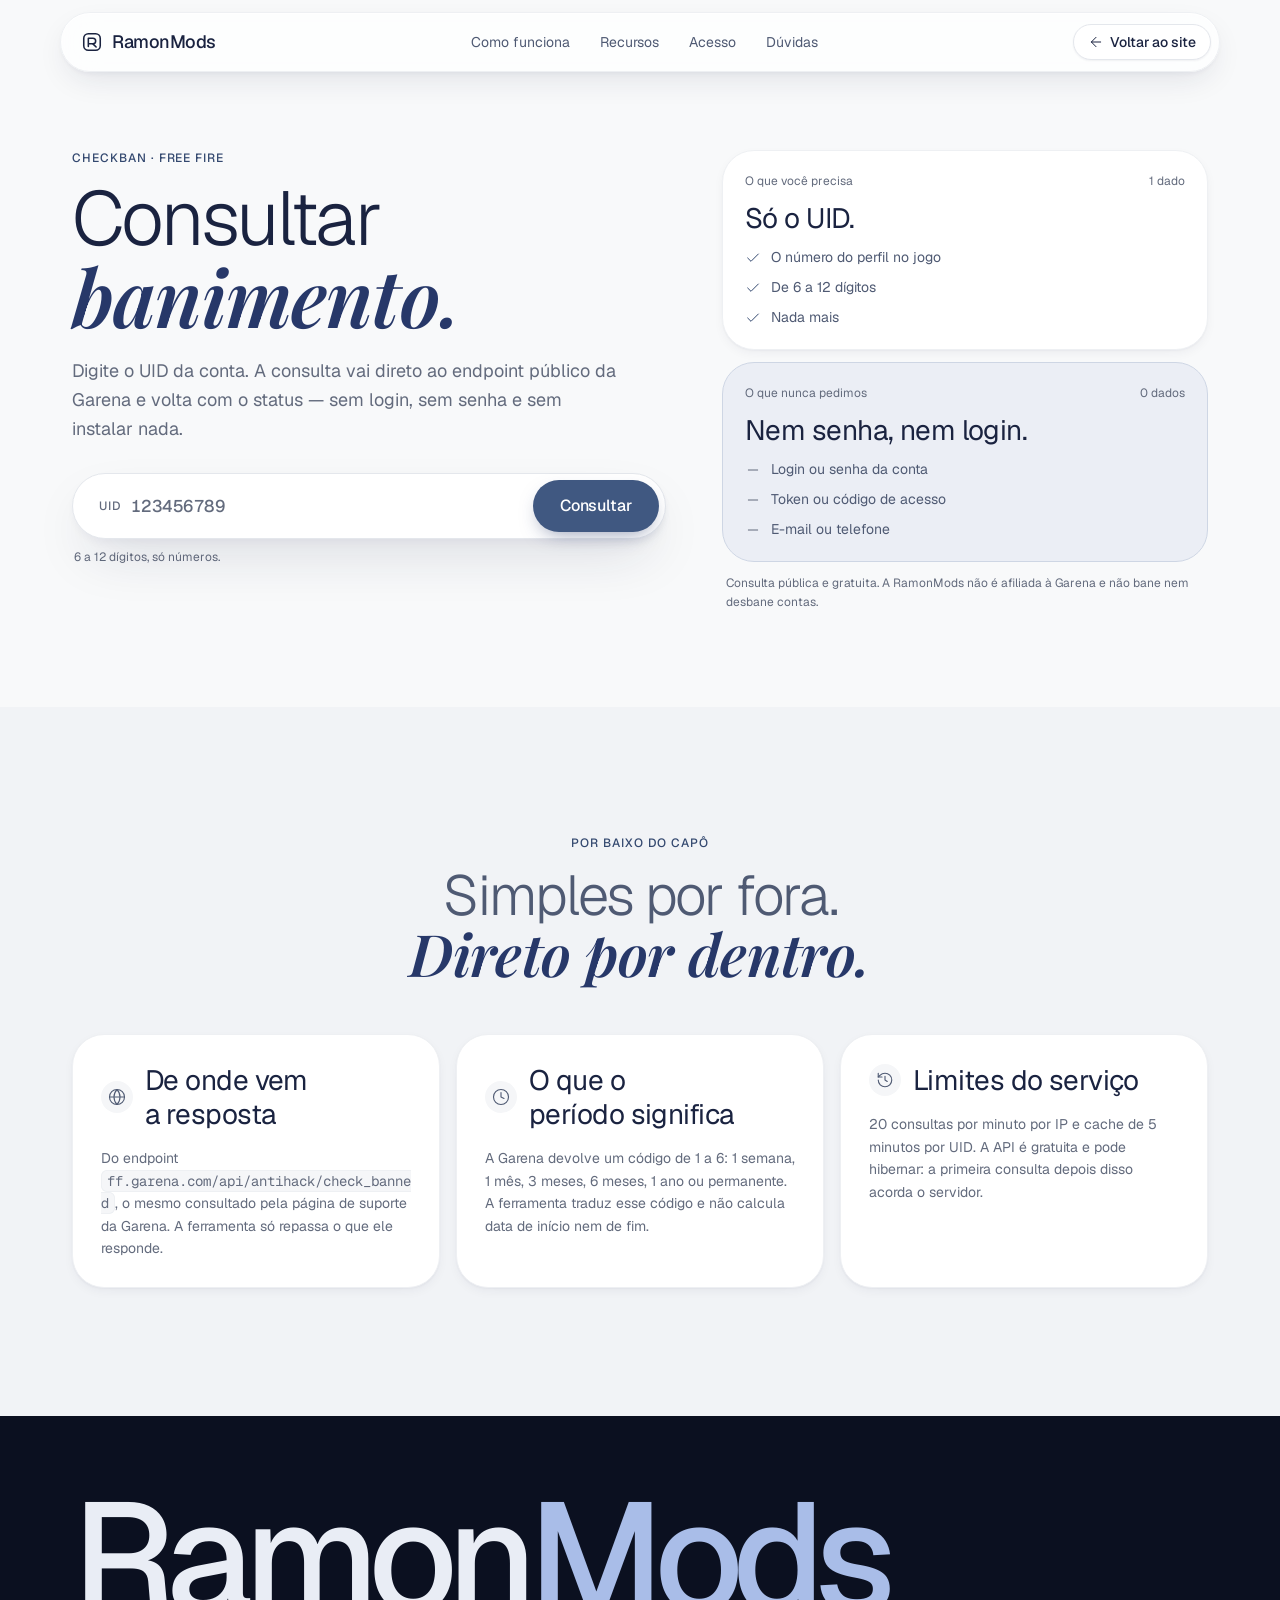
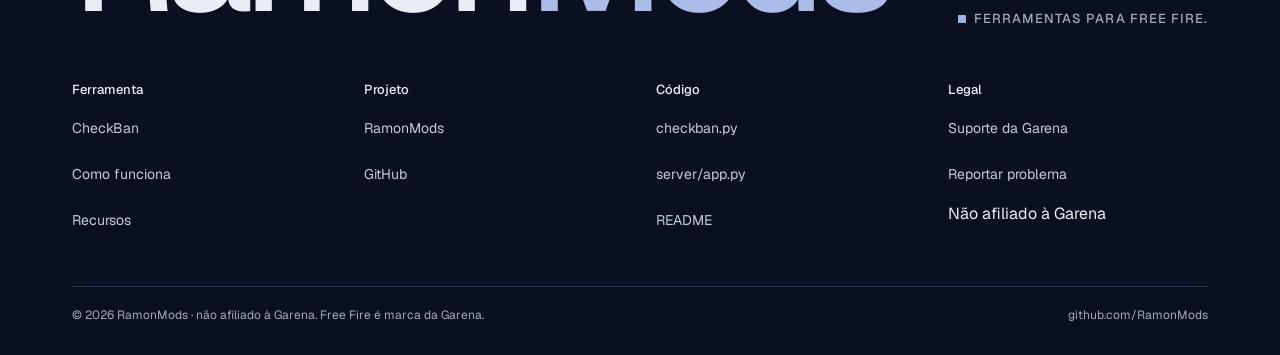
==== commit bcca02bf: "site: remove referencias ao OpenWarp (card, links de rodape)" ====
--- a/public/checkban/index.html
+++ b/public/checkban/index.html
@@ -170,7 +170,6 @@
         <h2>Projeto</h2>
         <ul>
           <li><a href="../">RamonMods</a></li>
-          <li><a href="https://github.com/RamonMods/OpenWarp" target="_blank" rel="noopener">OpenWarp</a></li>
           <li><a href="https://github.com/RamonMods/ramonmods-site" target="_blank" rel="noopener">GitHub</a></li>
         </ul>
       </nav>
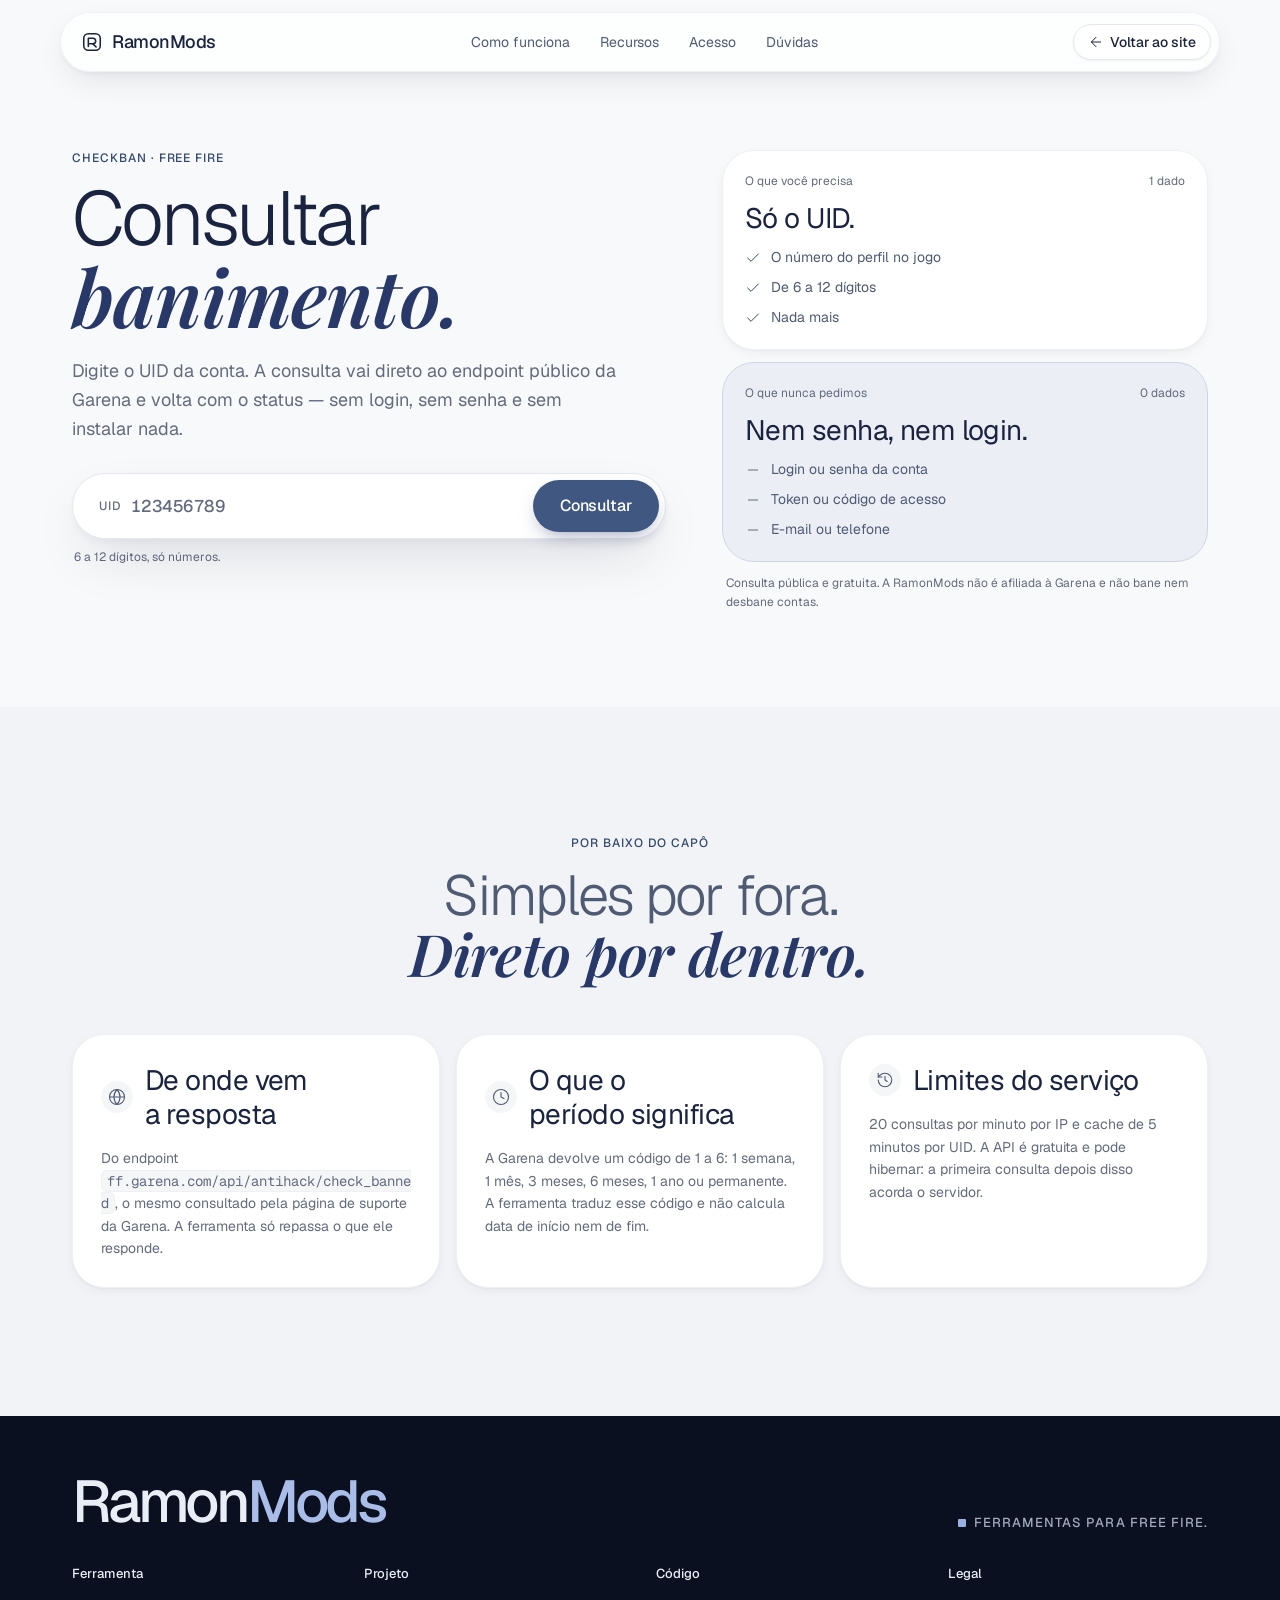
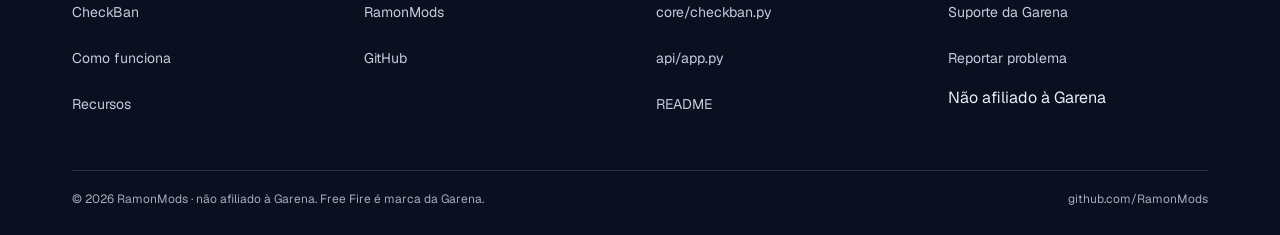
==== commit 2380031b: "site: corrige links de rodape para CHECKBAN-FF e caminhos core/api" ====
--- a/public/checkban/index.html
+++ b/public/checkban/index.html
@@ -170,14 +170,14 @@
         <h2>Projeto</h2>
         <ul>
           <li><a href="../">RamonMods</a></li>
-          <li><a href="https://github.com/RamonMods/ramonmods-site" target="_blank" rel="noopener">GitHub</a></li>
+          <li><a href="https://github.com/RamonMods/CHECKBAN-FF" target="_blank" rel="noopener">GitHub</a></li>
         </ul>
       </nav>
       <nav aria-label="Código">
         <h2>Código</h2>
         <ul>
-          <li><a href="https://github.com/RamonMods/ramonmods-site/blob/main/checkban.py" target="_blank" rel="noopener">checkban.py</a></li>
-          <li><a href="https://github.com/RamonMods/ramonmods-site/blob/main/server/app.py" target="_blank" rel="noopener">server/app.py</a></li>
+          <li><a href="https://github.com/RamonMods/CHECKBAN-FF/blob/main/core/checkban.py" target="_blank" rel="noopener">core/checkban.py</a></li>
+          <li><a href="https://github.com/RamonMods/CHECKBAN-FF/blob/main/api/app.py" target="_blank" rel="noopener">api/app.py</a></li>
           <li><a href="https://github.com/RamonMods/ramonmods-site#readme" target="_blank" rel="noopener">README</a></li>
         </ul>
       </nav>
@@ -185,7 +185,7 @@
         <h2>Legal</h2>
         <ul>
           <li><a href="https://ff.garena.com/en/support/" target="_blank" rel="noopener">Suporte da Garena</a></li>
-          <li><a href="https://github.com/RamonMods/ramonmods-site/issues" target="_blank" rel="noopener">Reportar problema</a></li>
+          <li><a href="https://github.com/RamonMods/CHECKBAN-FF/issues" target="_blank" rel="noopener">Reportar problema</a></li>
           <li><span>Não afiliado à Garena</span></li>
         </ul>
       </nav>
--- a/public/site.css
+++ b/public/site.css
@@ -95,7 +95,9 @@
 .rm-final-title{max-width:640px}
 
 /* footer */
-.lp-footer__mark{letter-spacing:-.06em}
+.lp-footer{padding:56px 0 28px}
+.lp-footer__top{margin-bottom:36px}
+.lp-footer__mark{letter-spacing:-.06em;font-size:clamp(30px,4.6vw,60px);line-height:1}
 .lp-footer__grid a{color:var(--text-secondary);text-decoration:none}
 .lp-footer__grid a:hover{color:var(--text)}
 .lp-footer__grid h2{font:var(--weight-medium) 13px/1 var(--font-sans);color:var(--text);margin-bottom:14px}
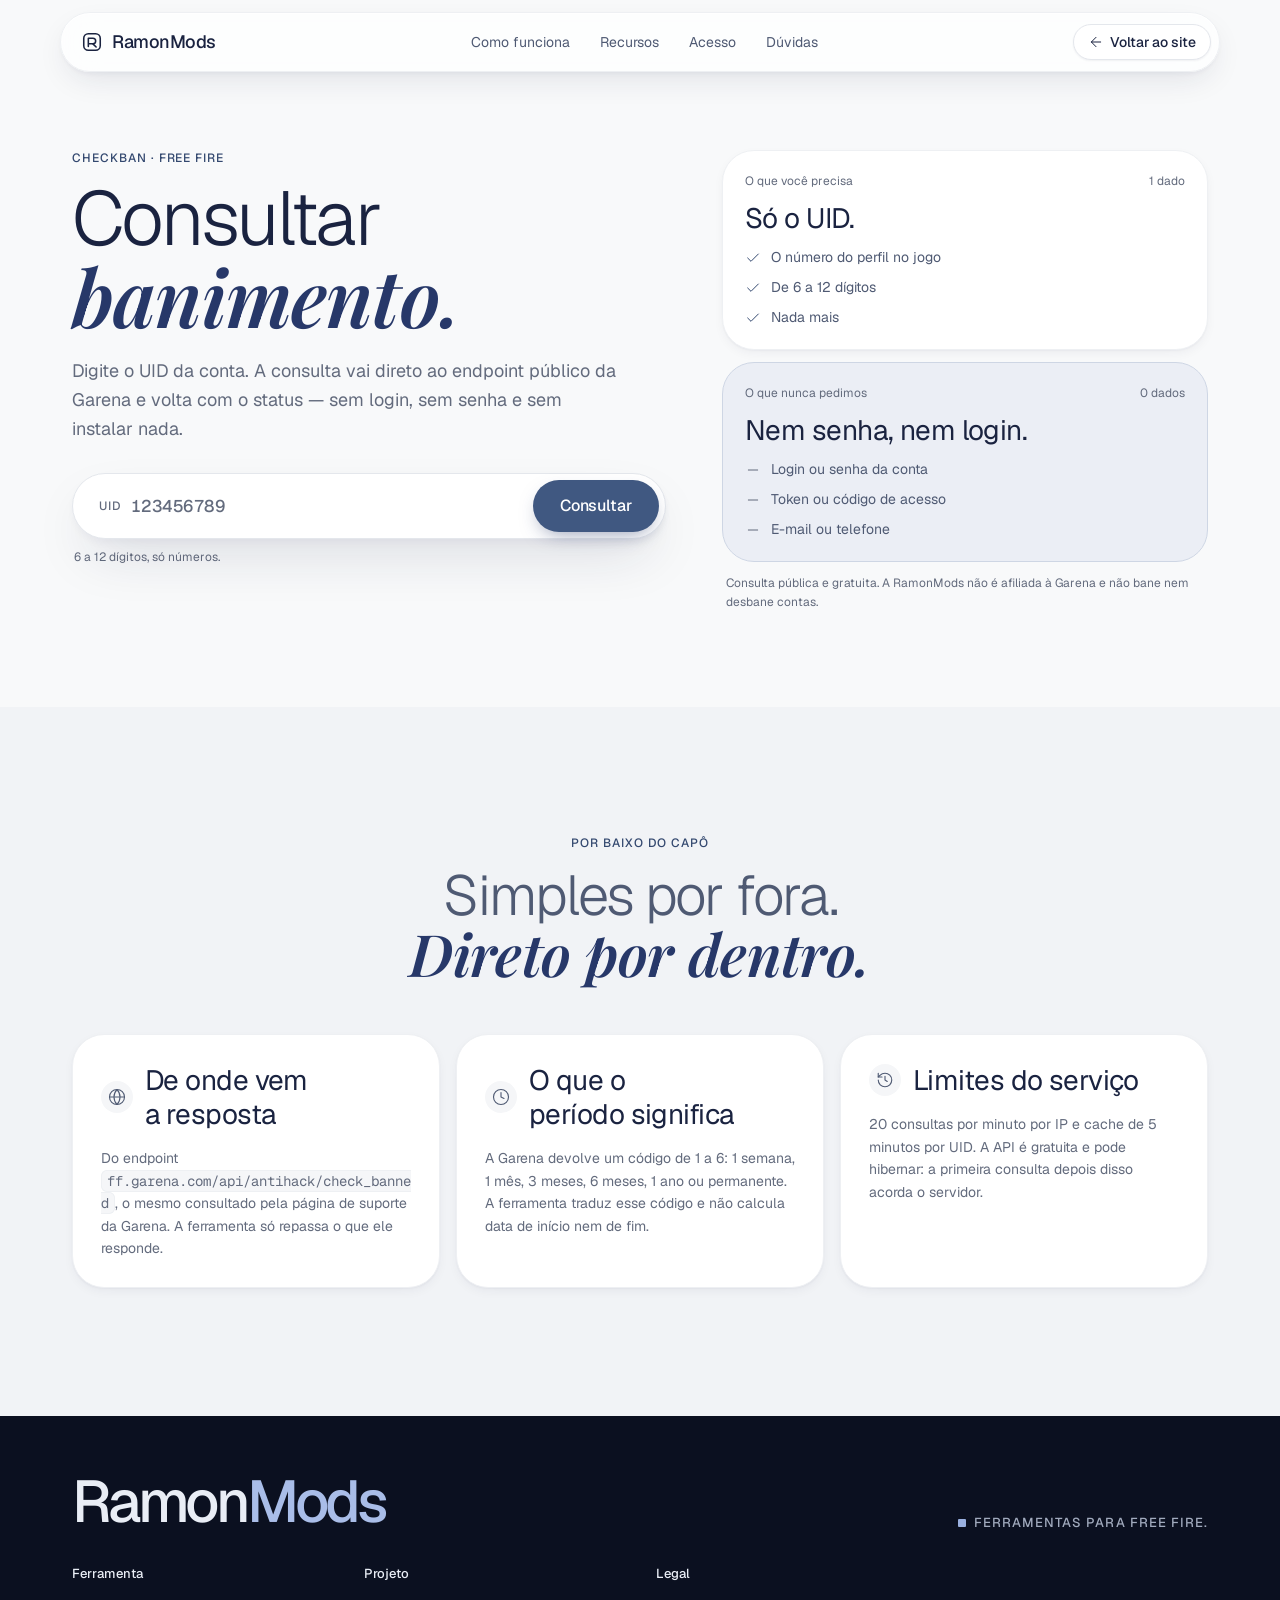
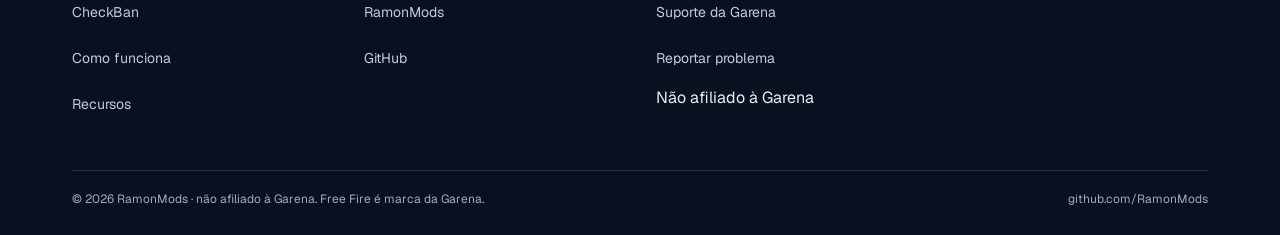
==== commit 9f7d7e1d: "comentarios em padrao # --- --- #, rodape sem coluna Codigo, README direto" ====
--- a/public/checkban/index.html
+++ b/public/checkban/index.html
@@ -173,14 +173,6 @@
           <li><a href="https://github.com/RamonMods/CHECKBAN-FF" target="_blank" rel="noopener">GitHub</a></li>
         </ul>
       </nav>
-      <nav aria-label="Código">
-        <h2>Código</h2>
-        <ul>
-          <li><a href="https://github.com/RamonMods/CHECKBAN-FF/blob/main/core/checkban.py" target="_blank" rel="noopener">core/checkban.py</a></li>
-          <li><a href="https://github.com/RamonMods/CHECKBAN-FF/blob/main/api/app.py" target="_blank" rel="noopener">api/app.py</a></li>
-          <li><a href="https://github.com/RamonMods/ramonmods-site#readme" target="_blank" rel="noopener">README</a></li>
-        </ul>
-      </nav>
       <nav aria-label="Legal">
         <h2>Legal</h2>
         <ul>
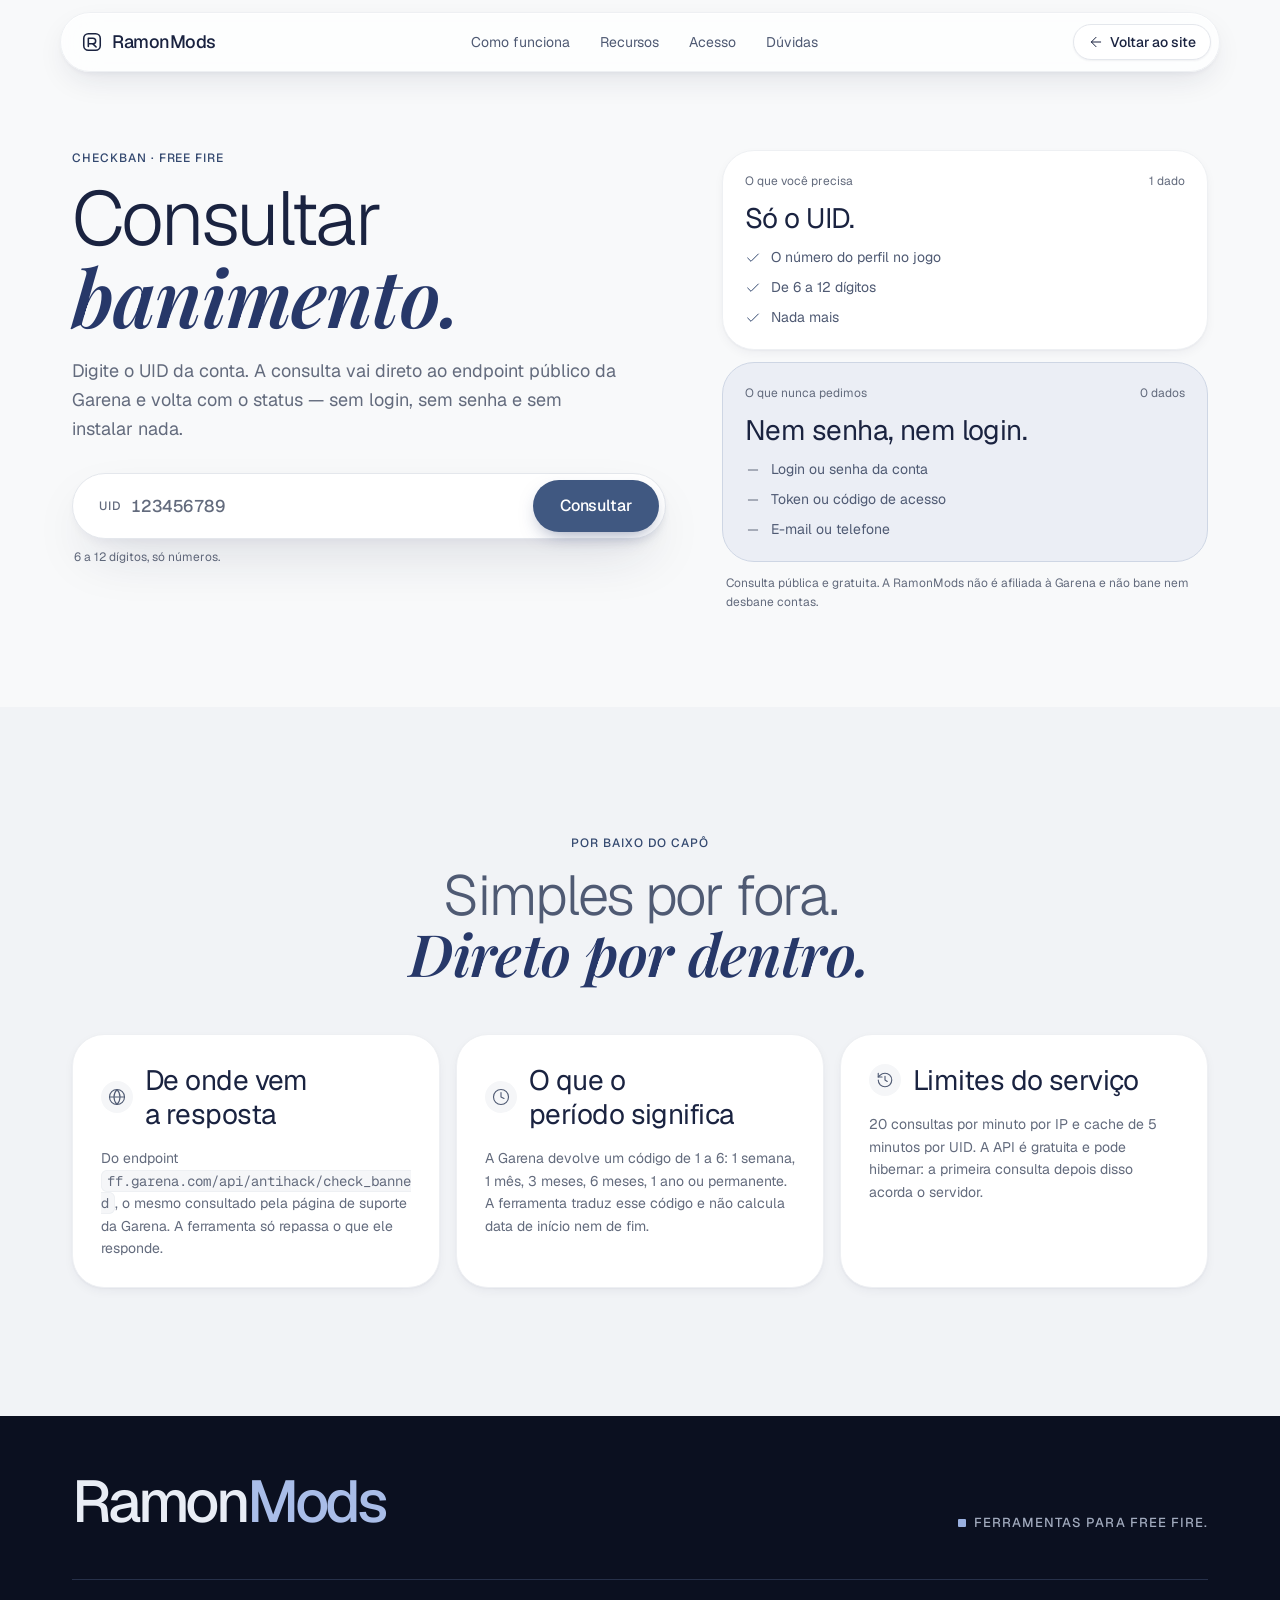
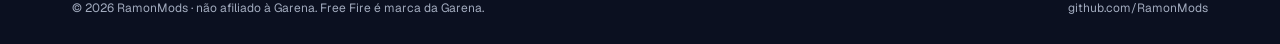
==== commit 1fe5b3ee: "rodape: remove colunas Ferramenta/Projeto/Legal" ====
--- a/public/checkban/index.html
+++ b/public/checkban/index.html
@@ -157,31 +157,6 @@
       <p class="lp-footer__mark" translate="no">Ramon<span>Mods</span></p>
       <span class="ks-eyebrow ks-eyebrow--marker"><span class="ks-eyebrow__mark" style="background:var(--accent)" aria-hidden="true"></span>Ferramentas para Free Fire.</span>
     </div>
-    <div class="lp-footer__grid">
-      <nav aria-label="Ferramenta">
-        <h2>Ferramenta</h2>
-        <ul>
-          <li><a href="#tool">CheckBan</a></li>
-          <li><a href="../#como-usar">Como funciona</a></li>
-          <li><a href="../#o-que-vem">Recursos</a></li>
-        </ul>
-      </nav>
-      <nav aria-label="Projeto">
-        <h2>Projeto</h2>
-        <ul>
-          <li><a href="../">RamonMods</a></li>
-          <li><a href="https://github.com/RamonMods/CHECKBAN-FF" target="_blank" rel="noopener">GitHub</a></li>
-        </ul>
-      </nav>
-      <nav aria-label="Legal">
-        <h2>Legal</h2>
-        <ul>
-          <li><a href="https://ff.garena.com/en/support/" target="_blank" rel="noopener">Suporte da Garena</a></li>
-          <li><a href="https://github.com/RamonMods/CHECKBAN-FF/issues" target="_blank" rel="noopener">Reportar problema</a></li>
-          <li><span>Não afiliado à Garena</span></li>
-        </ul>
-      </nav>
-    </div>
     <div class="lp-footer__bottom">
       <span>© <span id="ano">2026</span> RamonMods · não afiliado à Garena. Free Fire é marca da Garena.</span>
       <a href="https://github.com/RamonMods" target="_blank" rel="noopener">github.com/RamonMods</a>
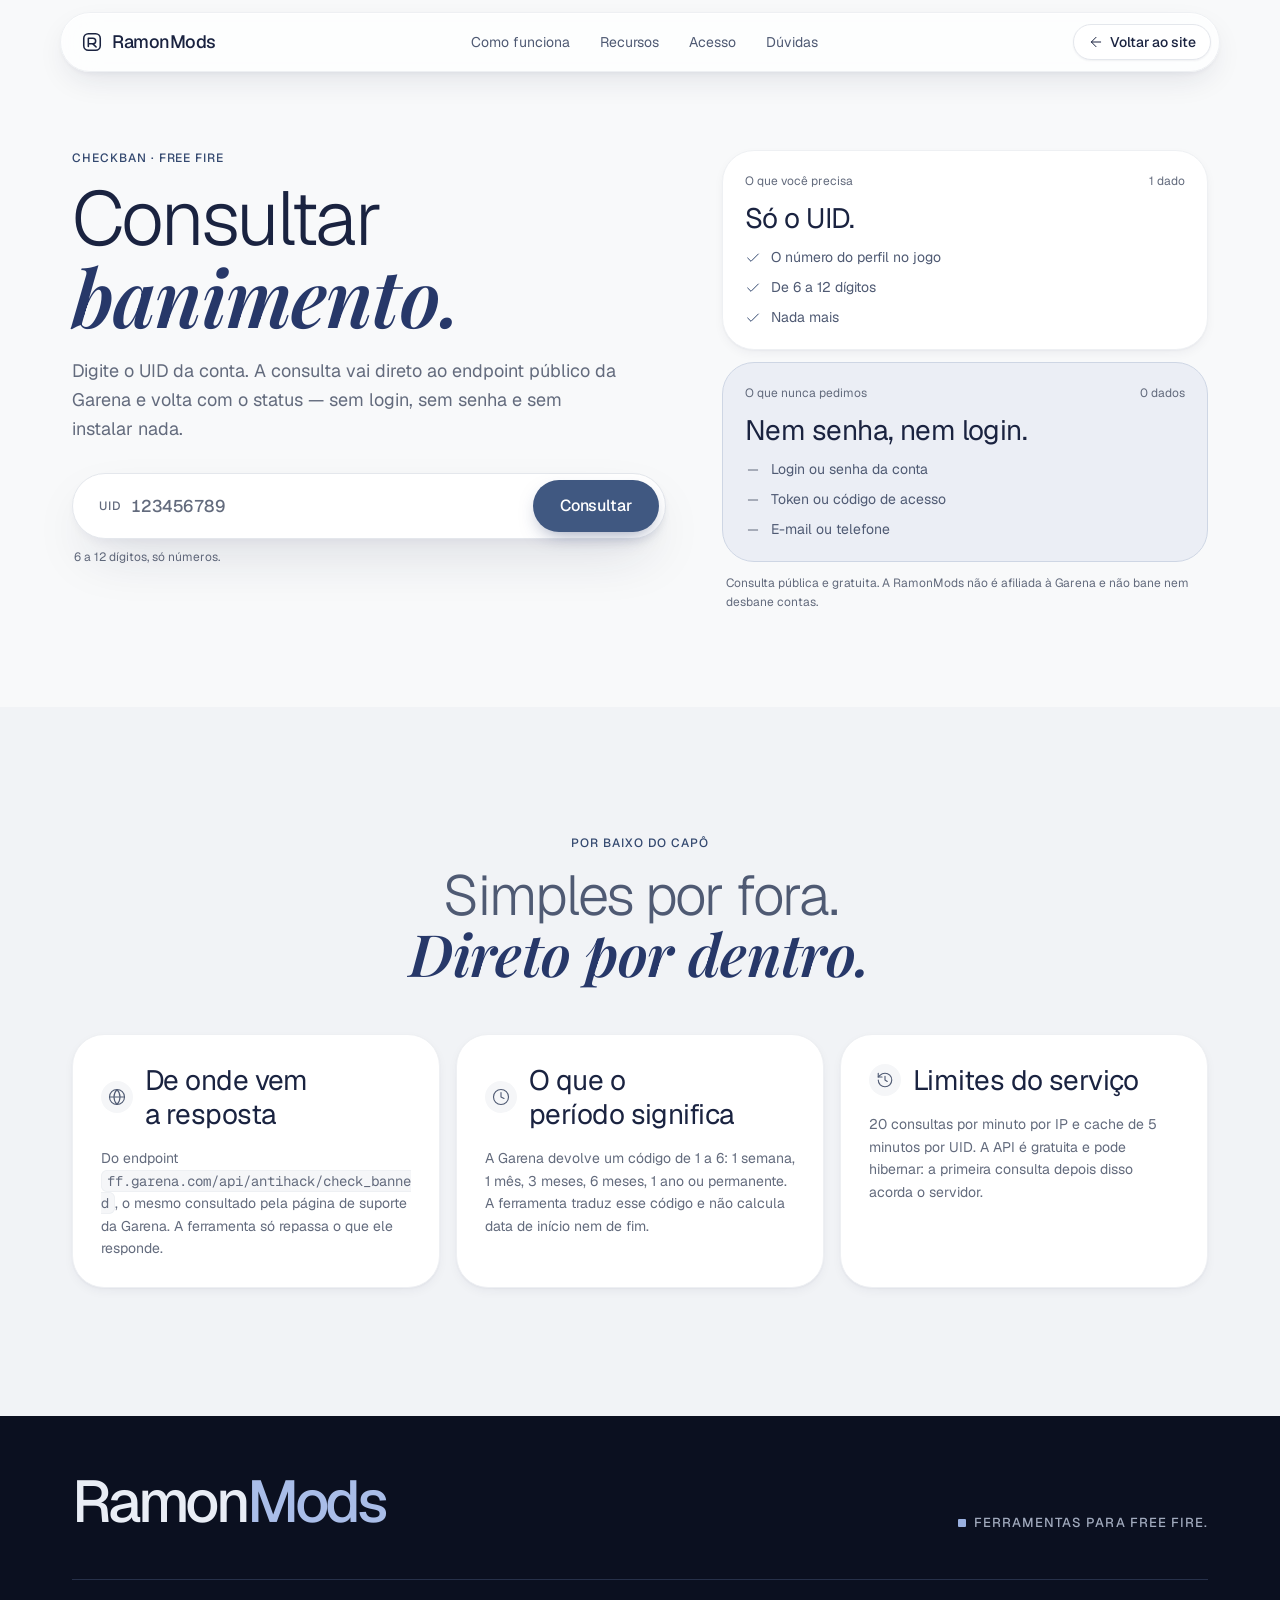
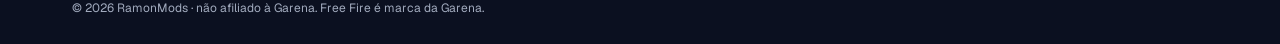
==== commit 87c73318: "remove links cruzados: README sem onrender, site sem github.com" ====
--- a/public/checkban/index.html
+++ b/public/checkban/index.html
@@ -159,7 +159,6 @@
     </div>
     <div class="lp-footer__bottom">
       <span>© <span id="ano">2026</span> RamonMods · não afiliado à Garena. Free Fire é marca da Garena.</span>
-      <a href="https://github.com/RamonMods" target="_blank" rel="noopener">github.com/RamonMods</a>
     </div>
   </div>
 </footer>
